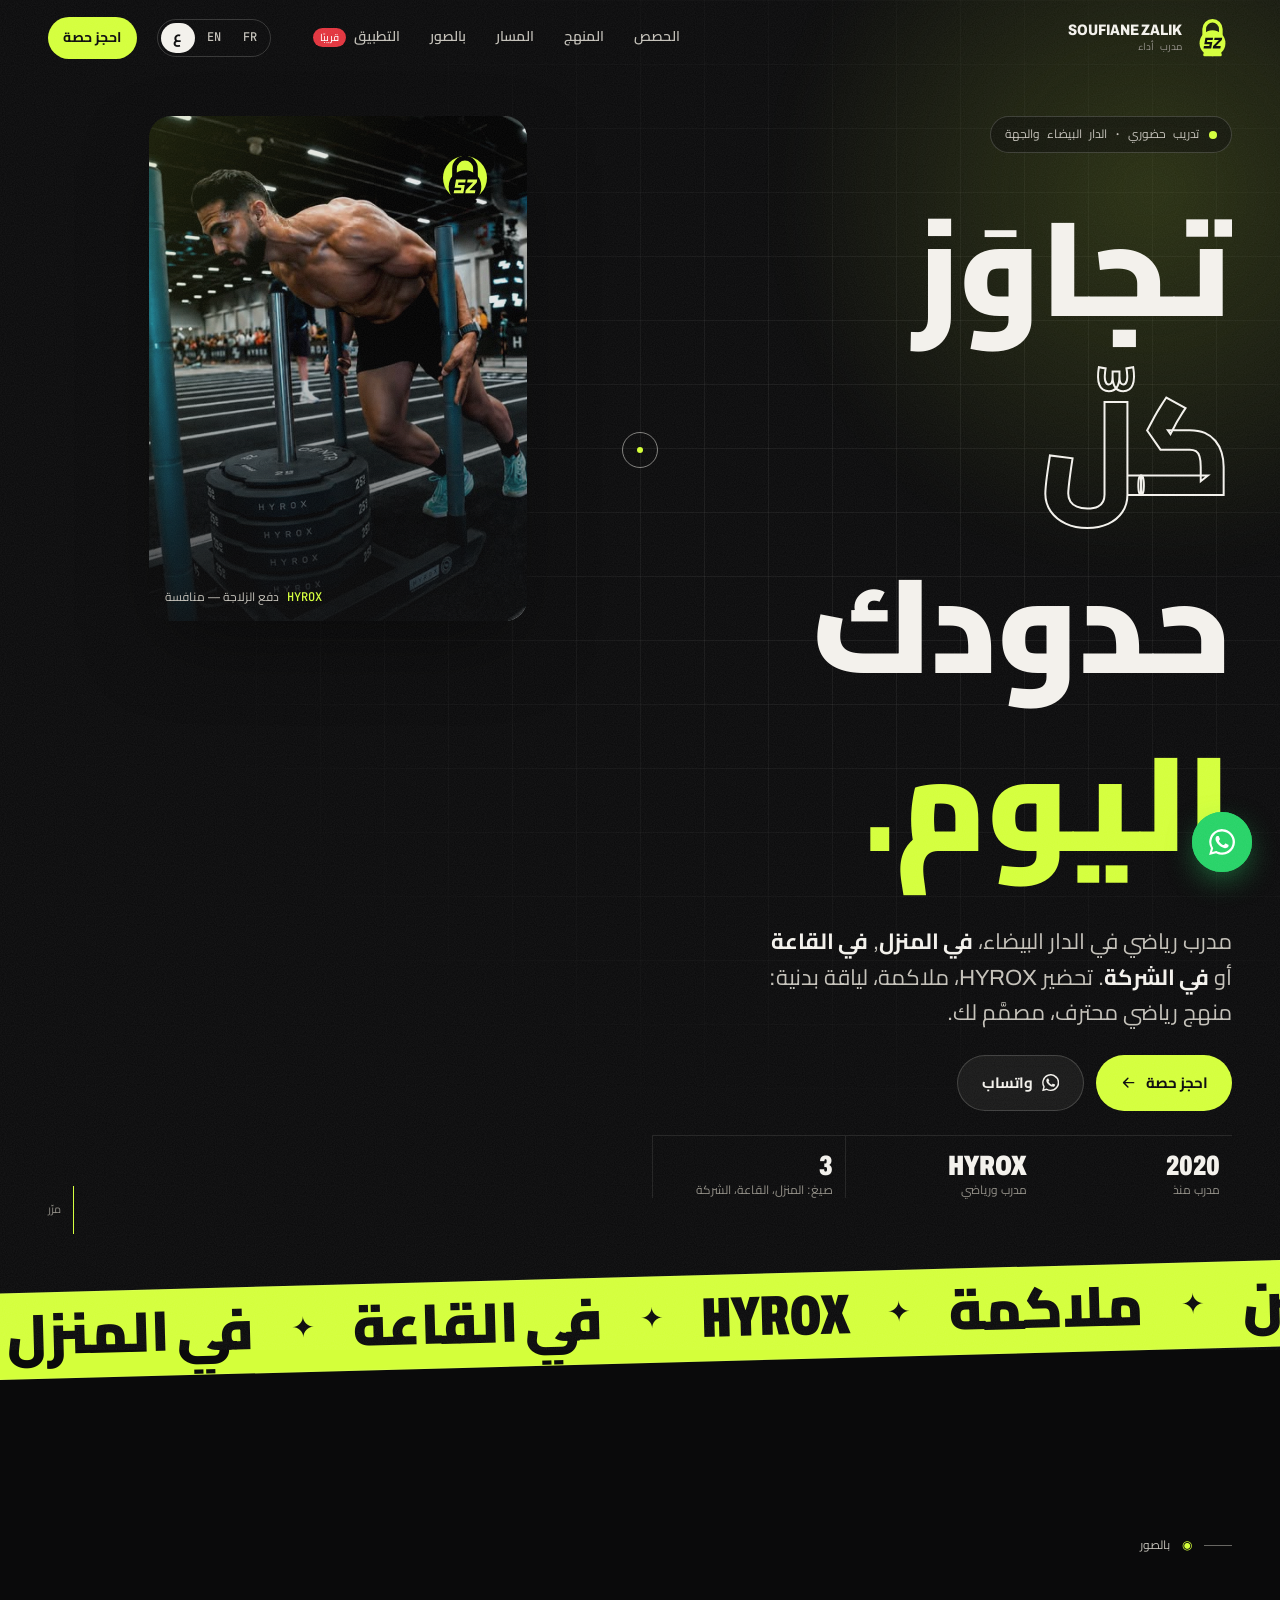
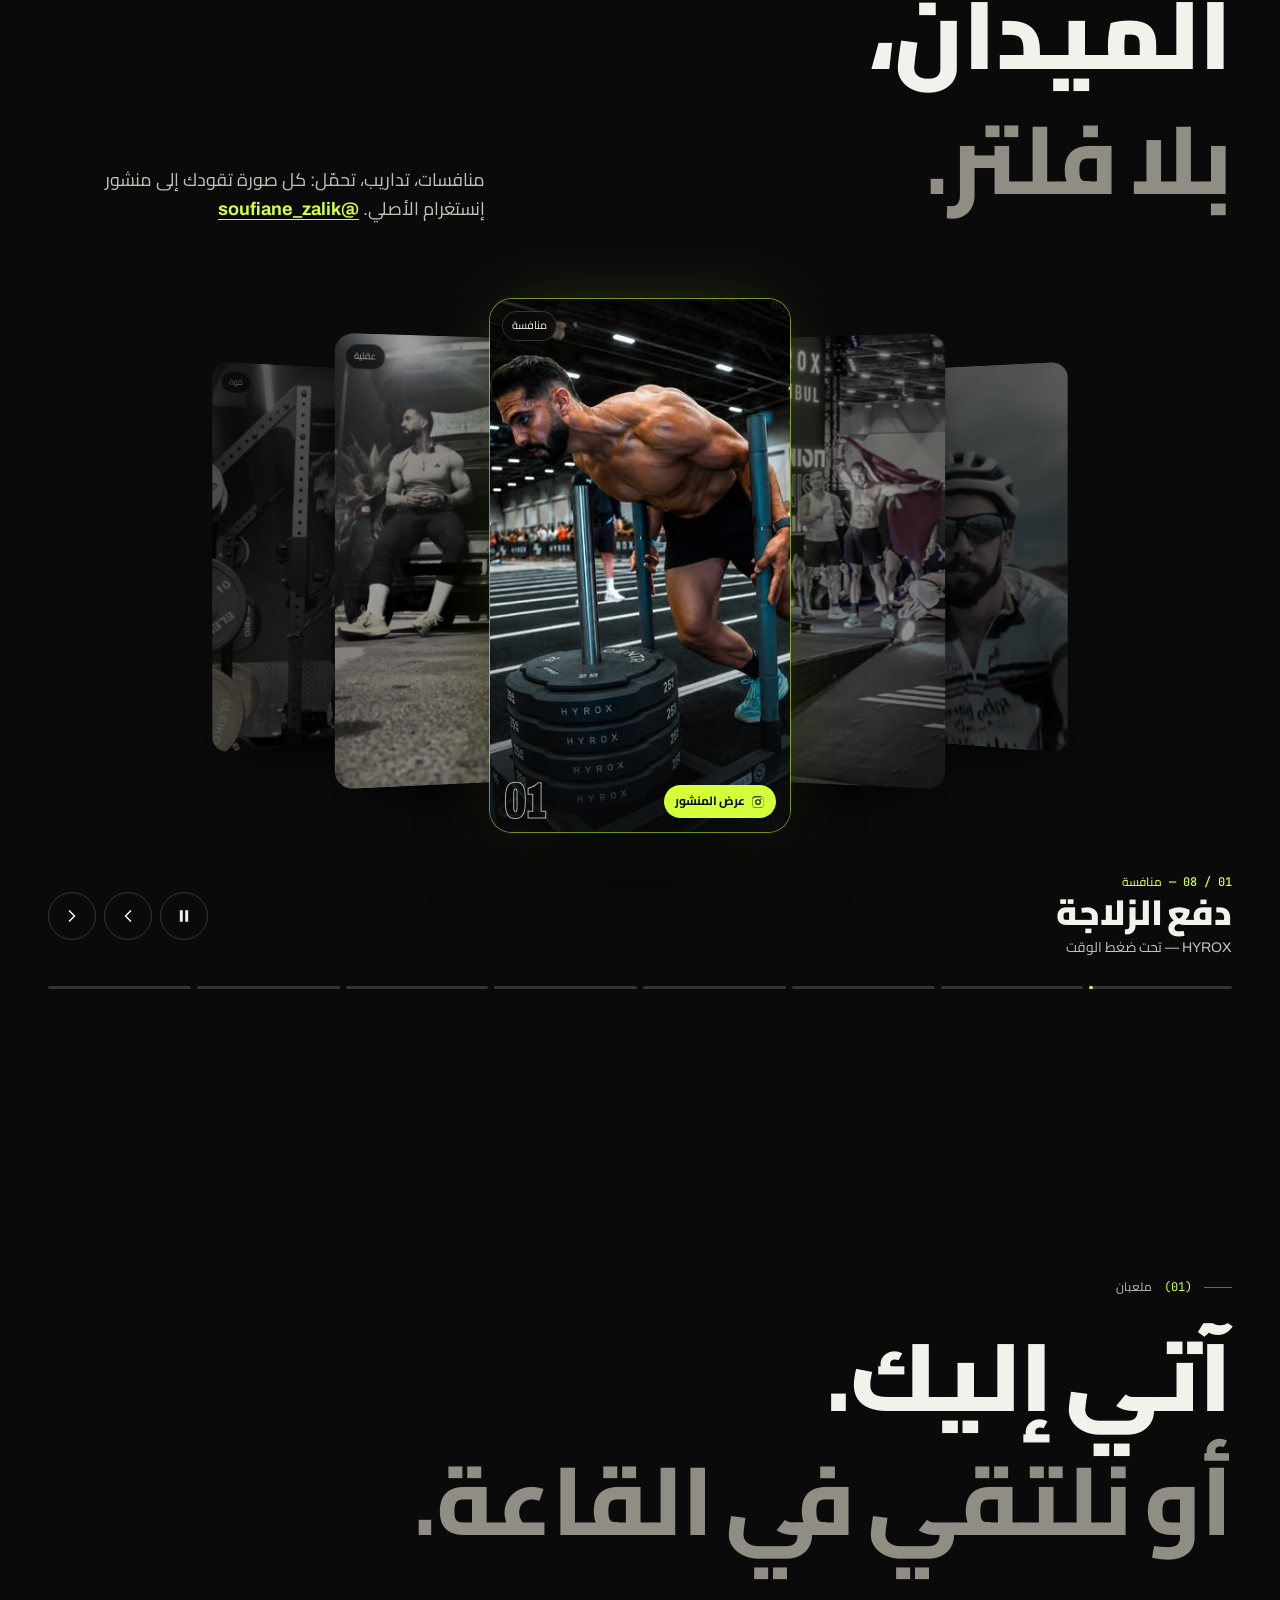
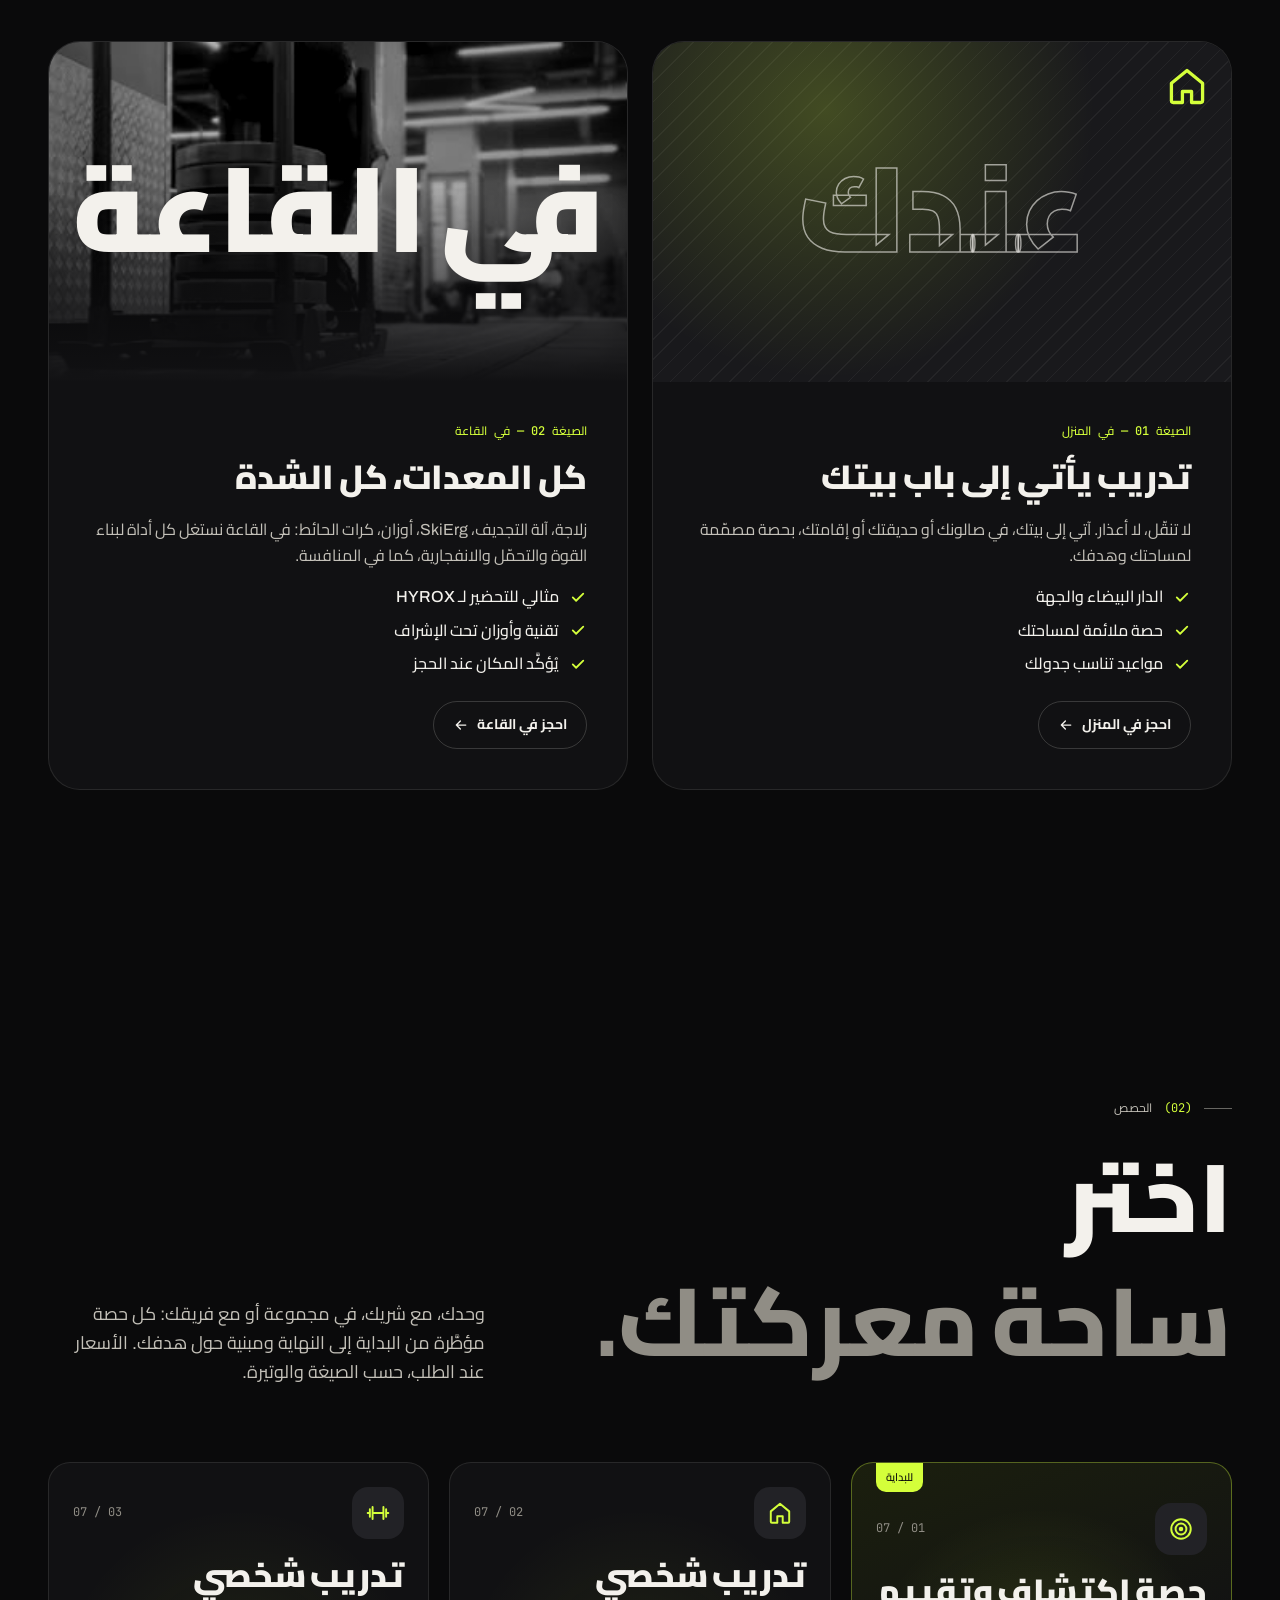
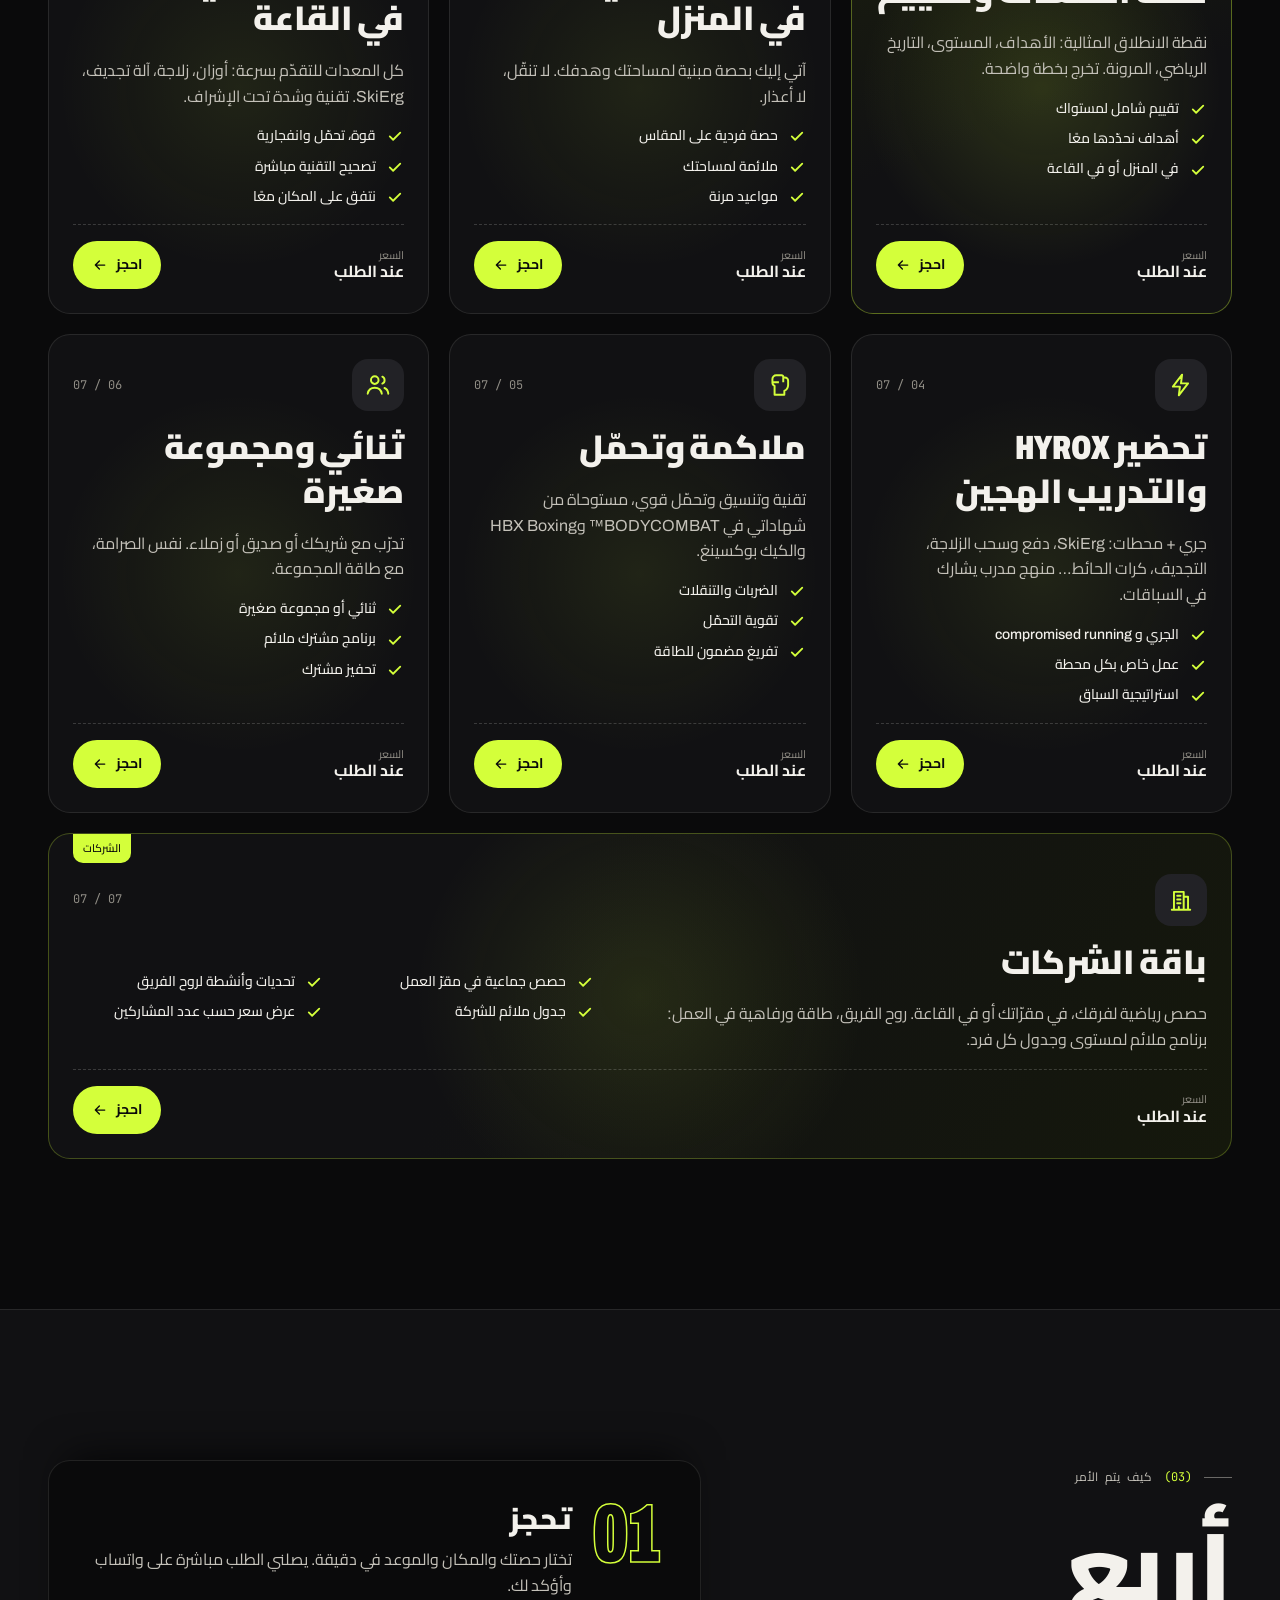
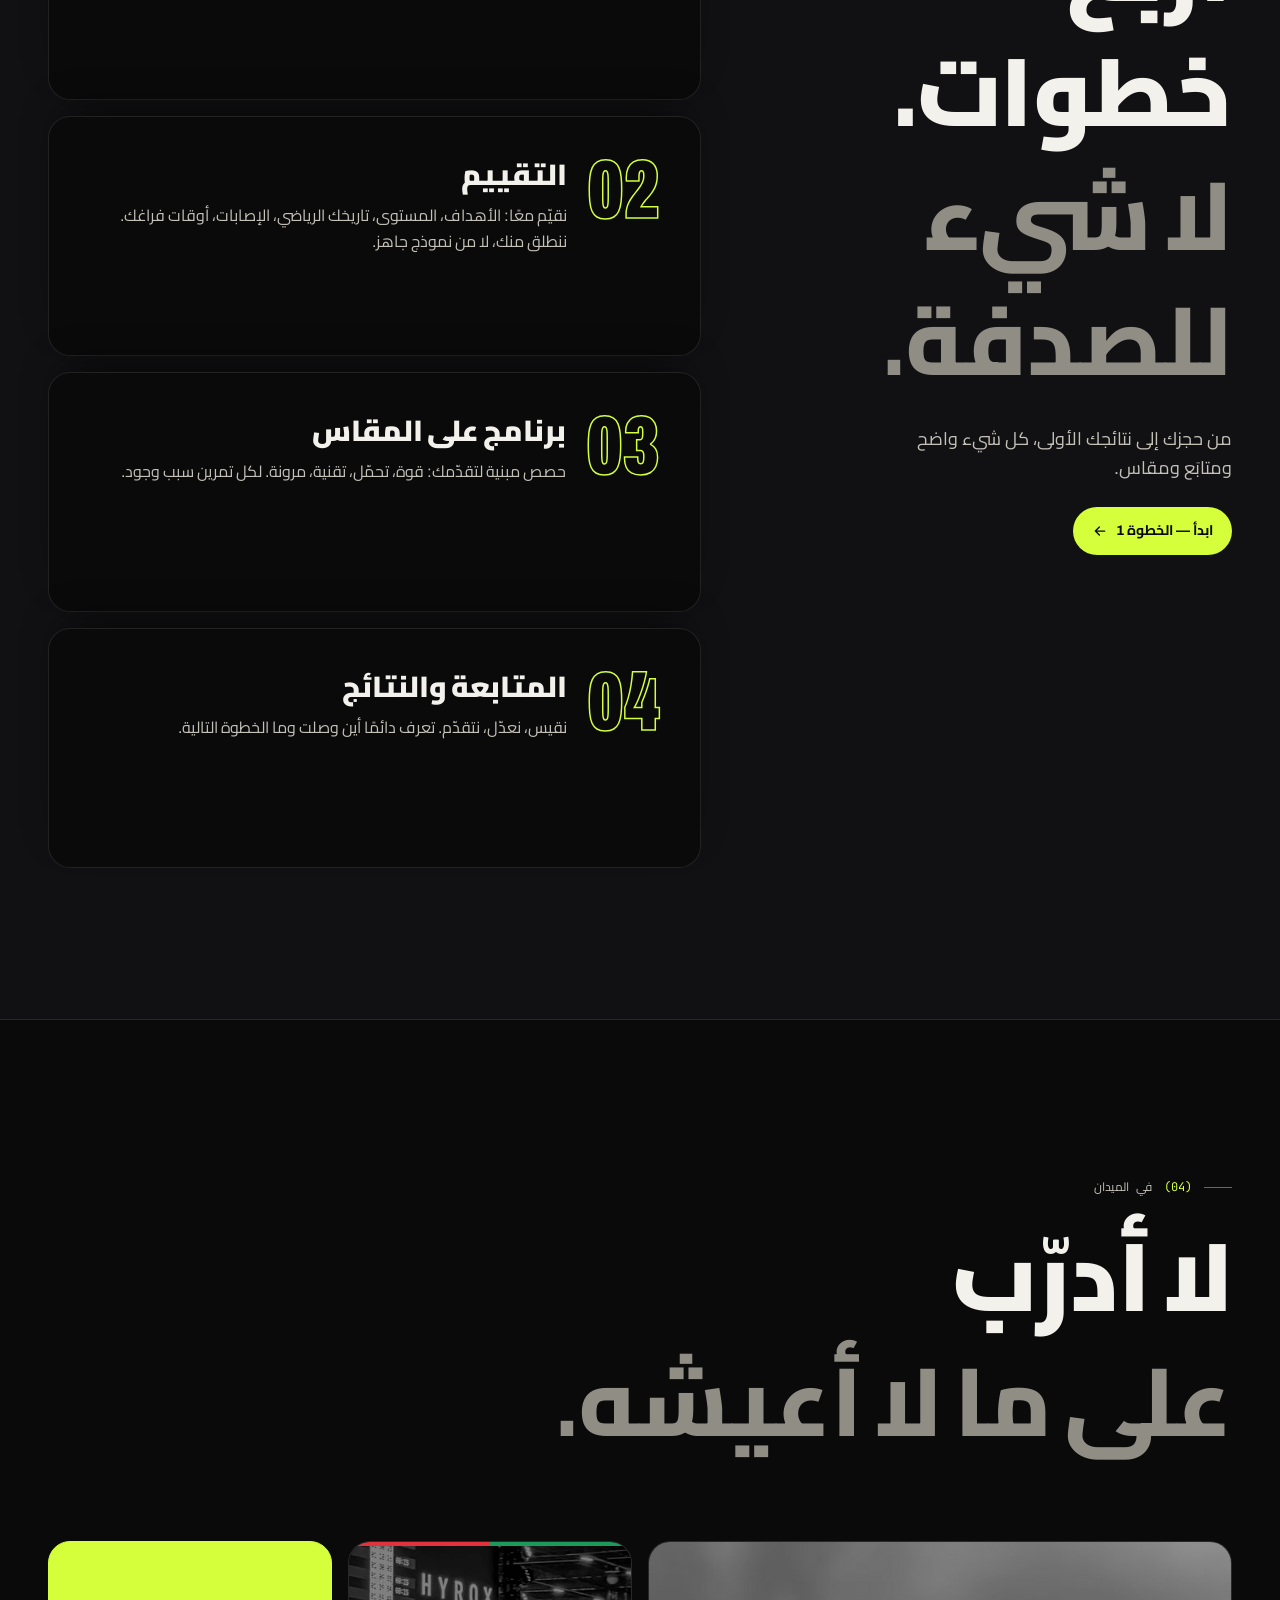
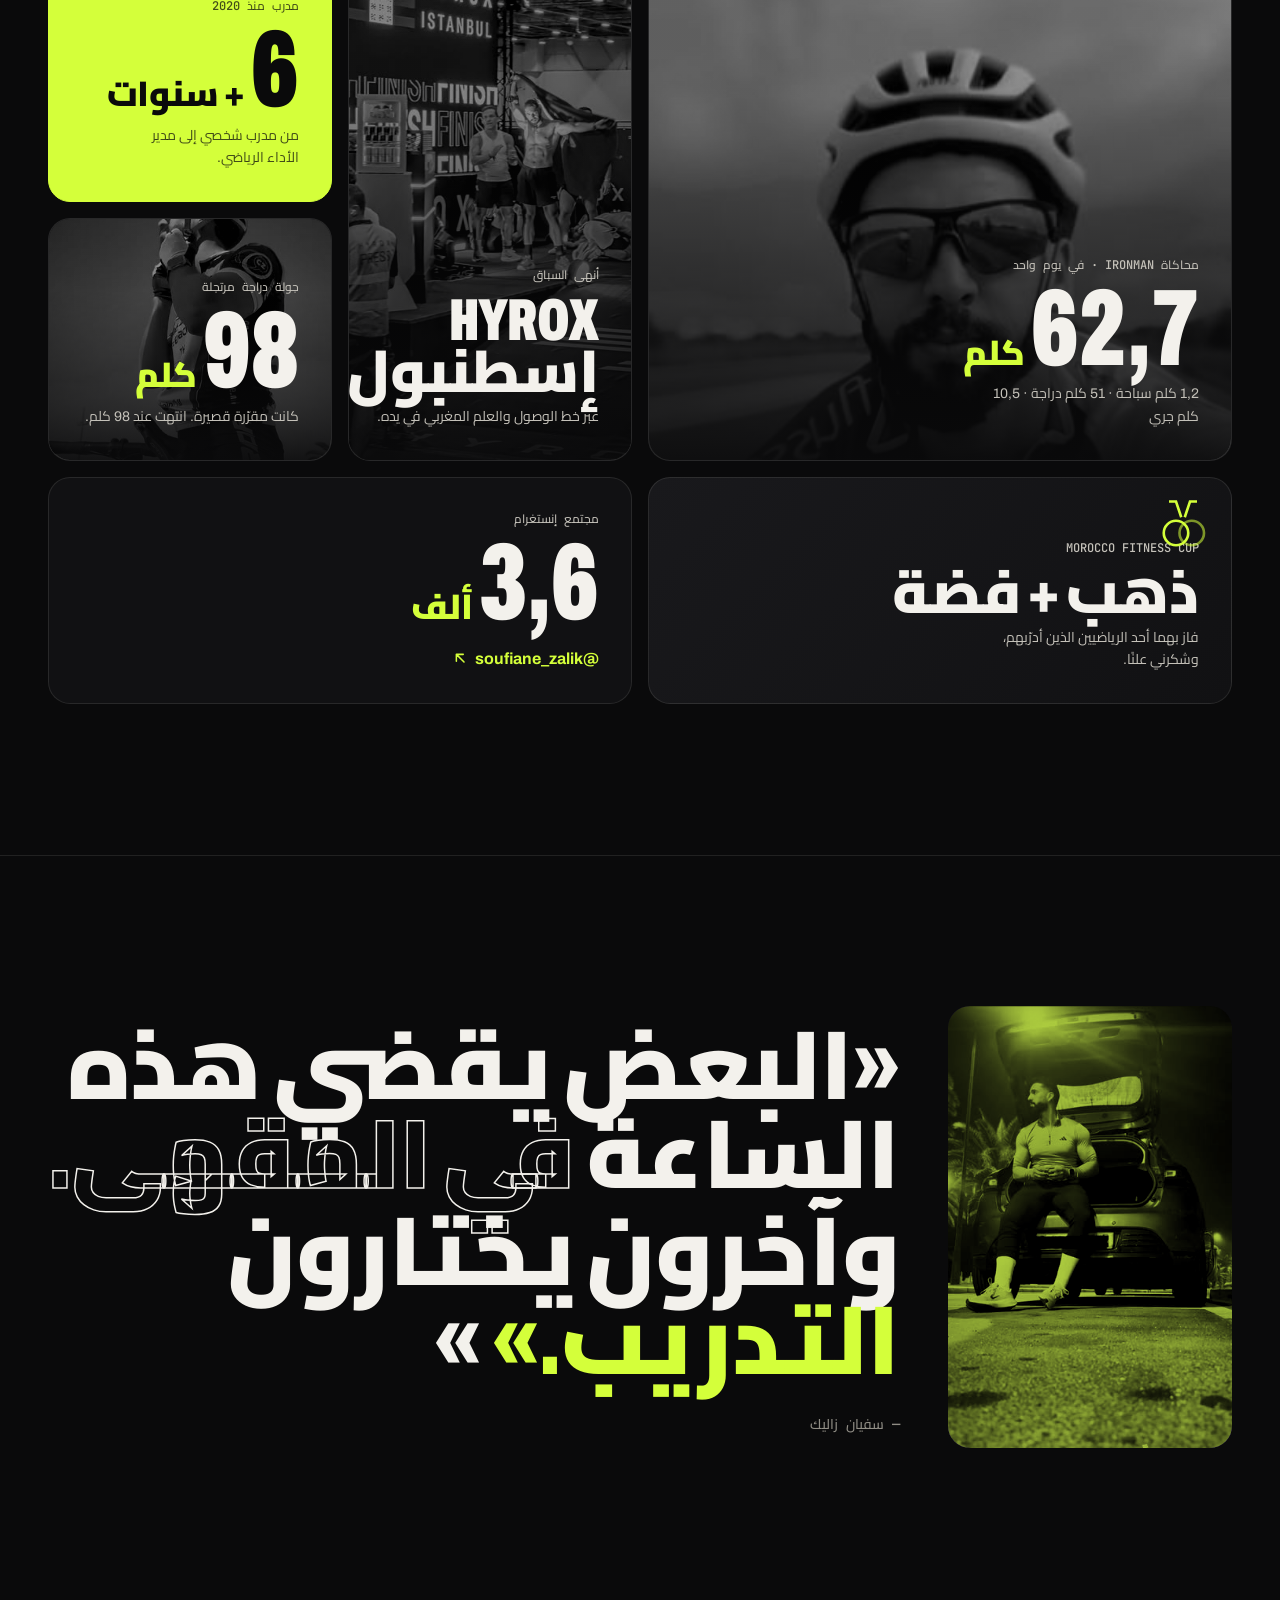
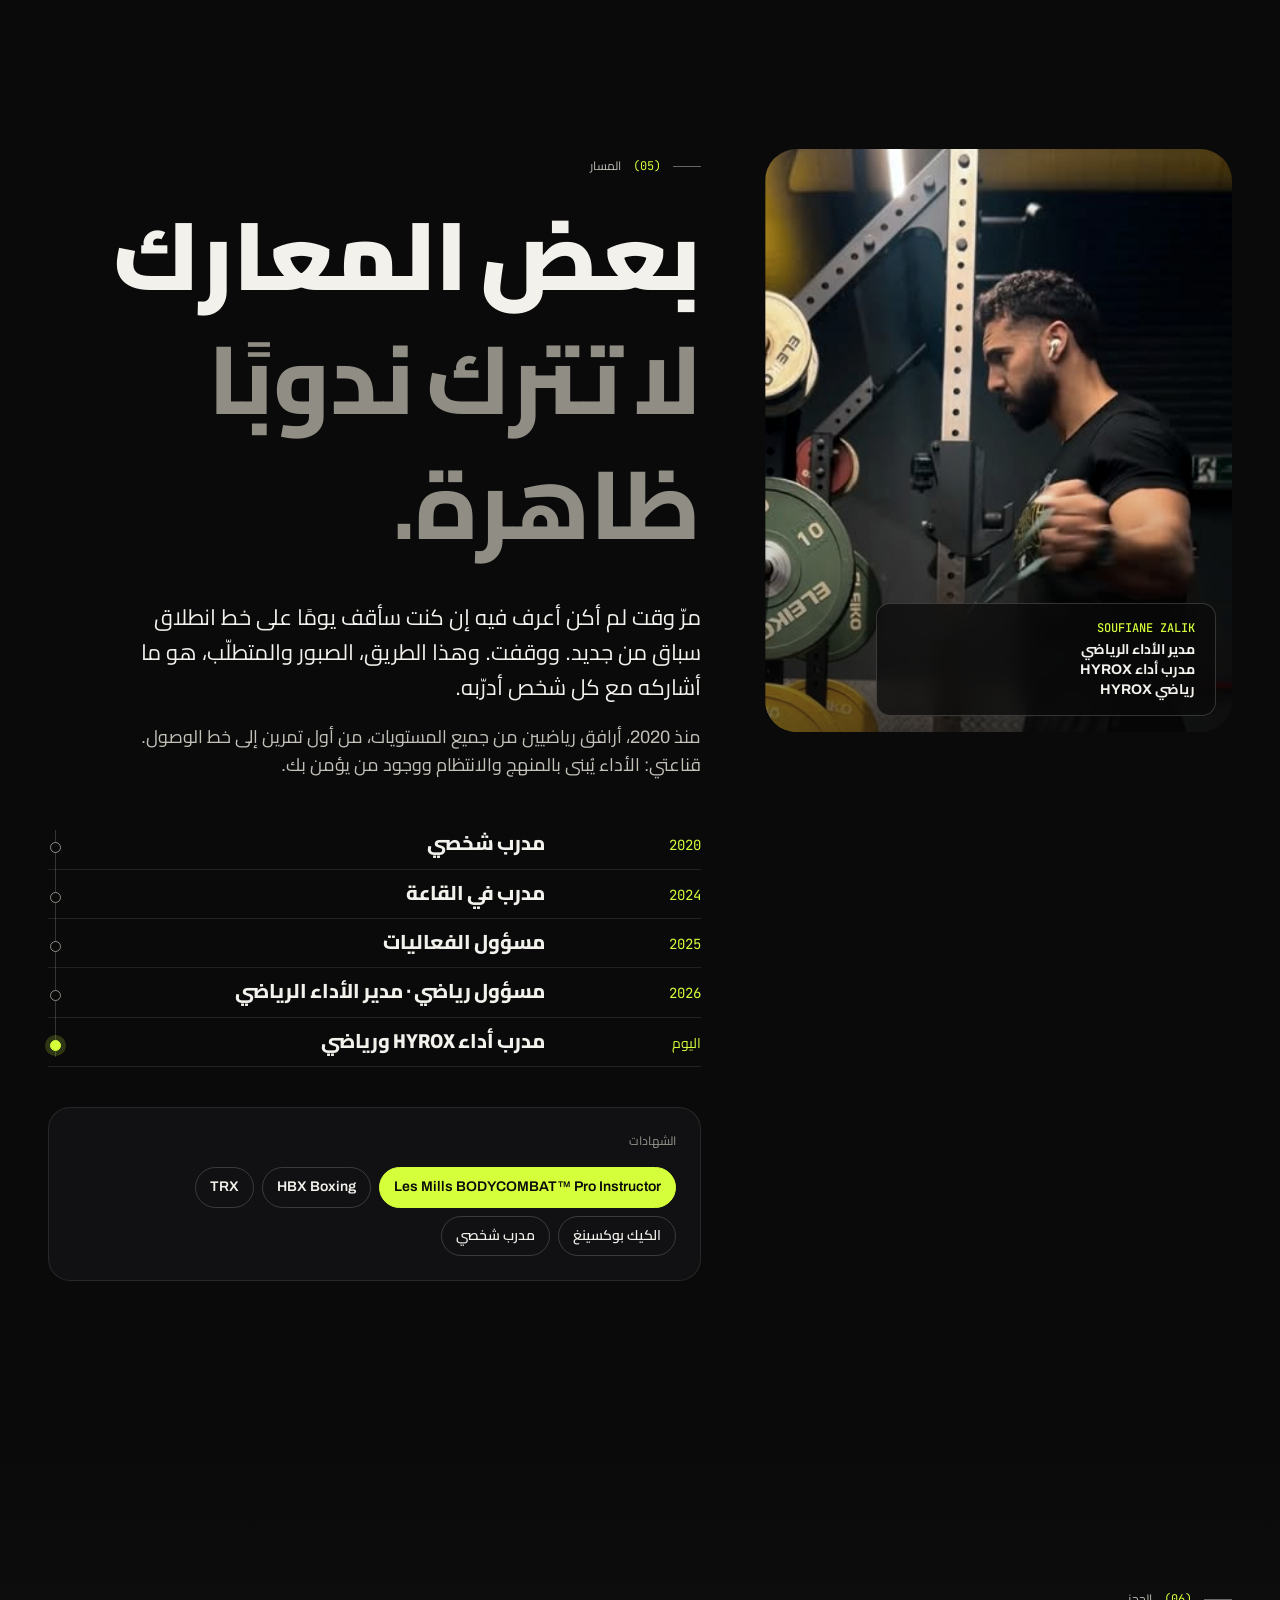
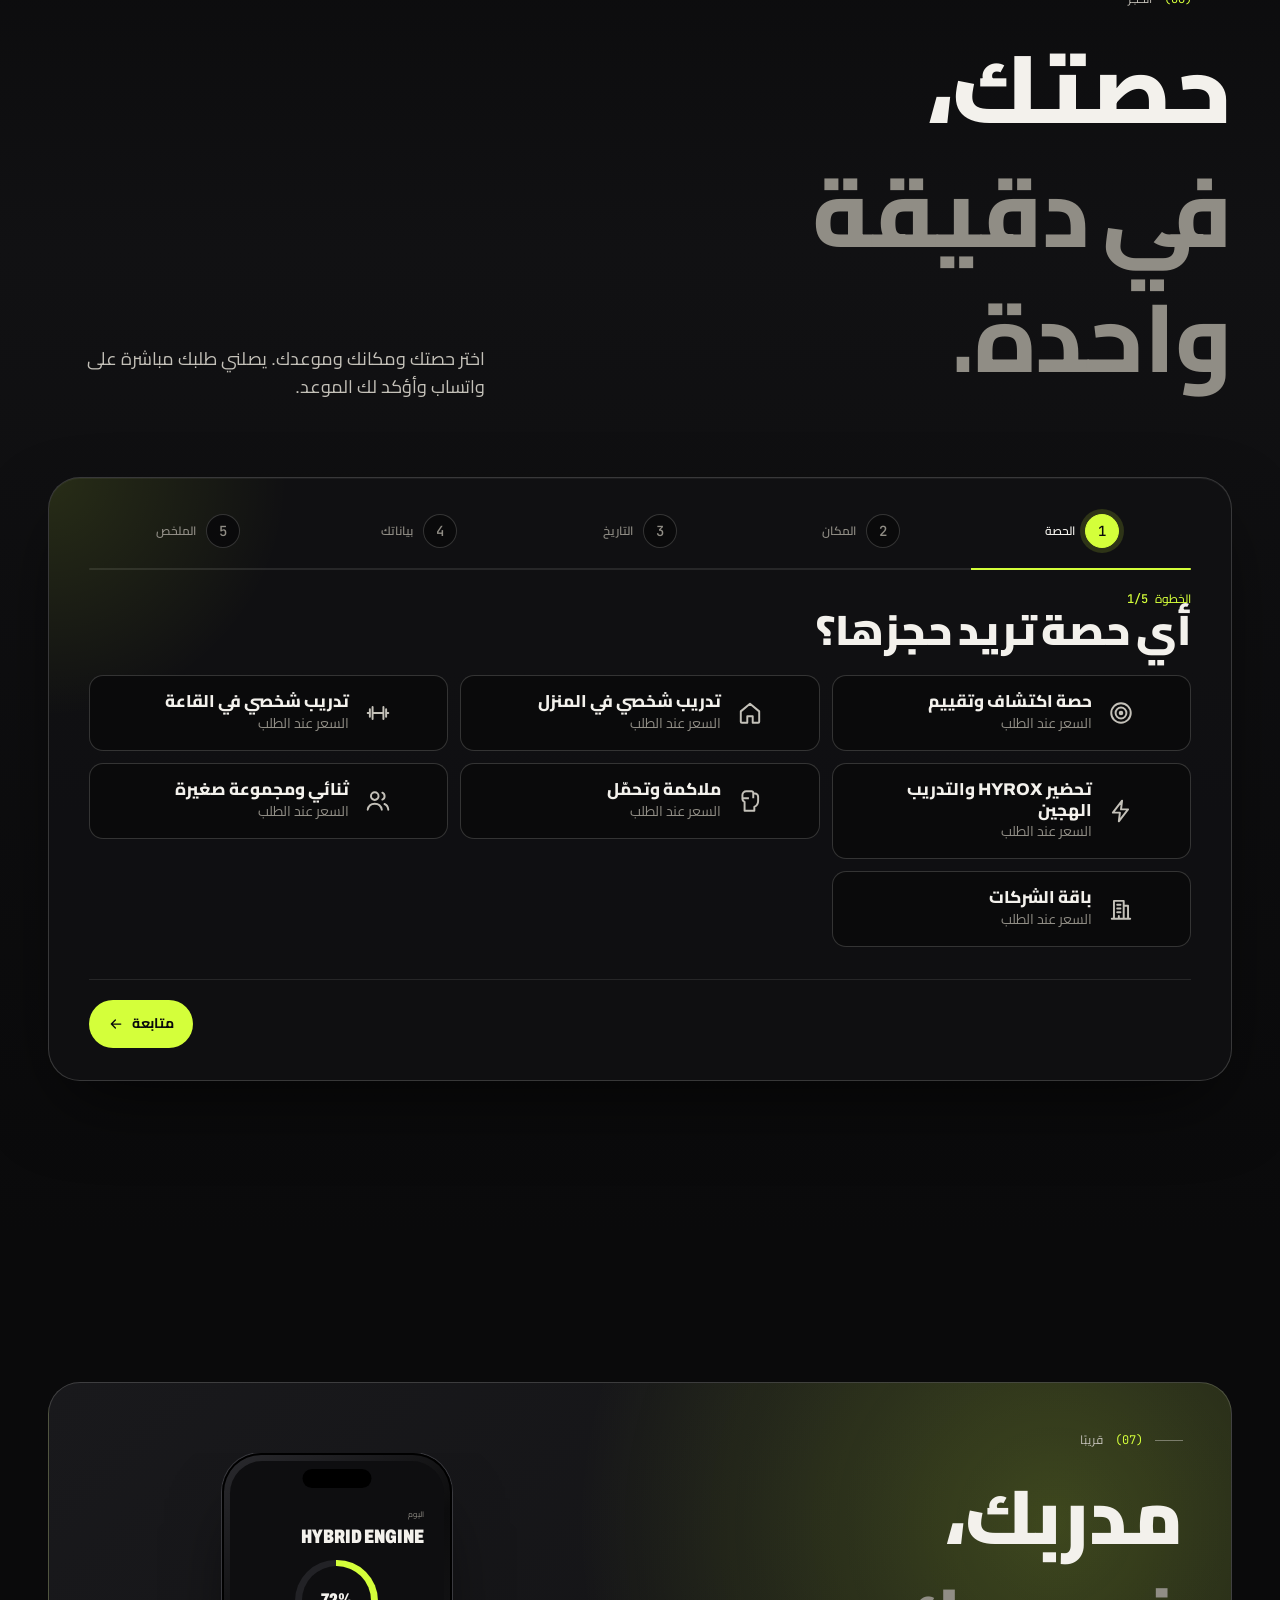
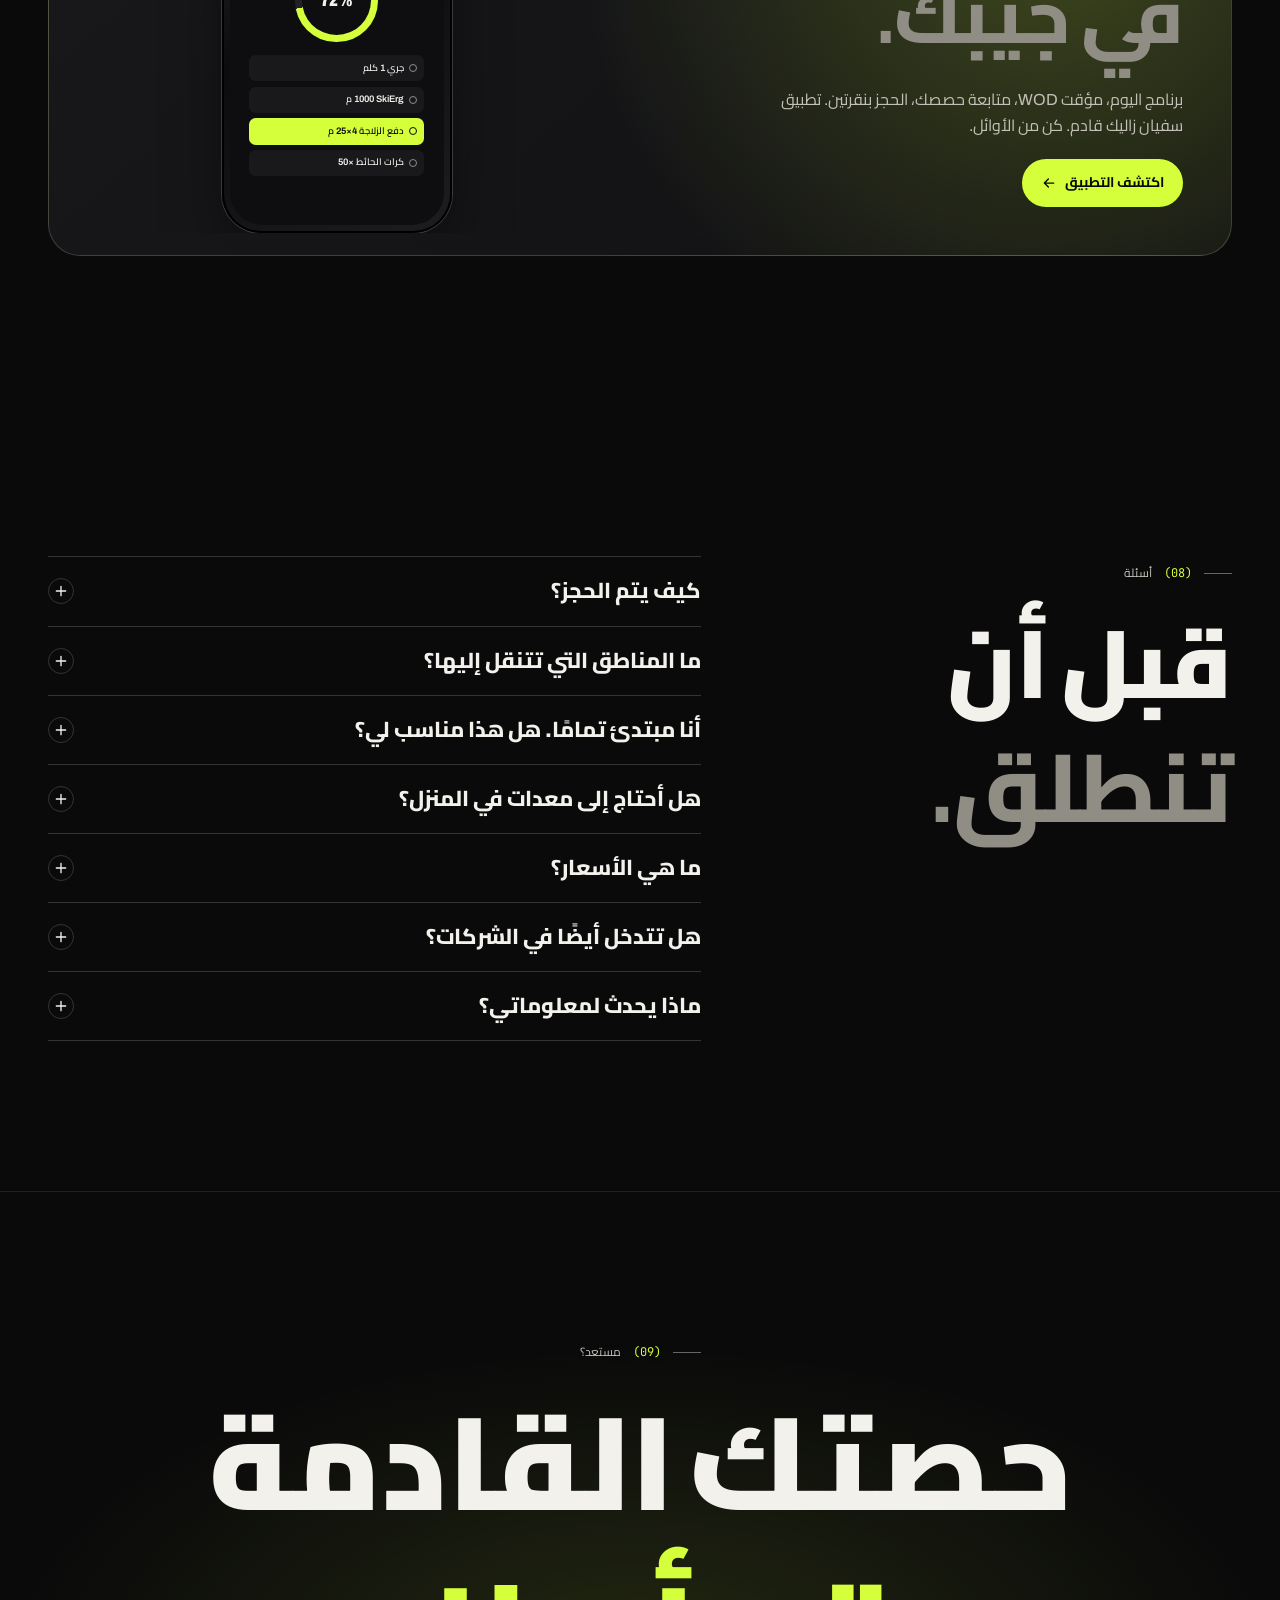
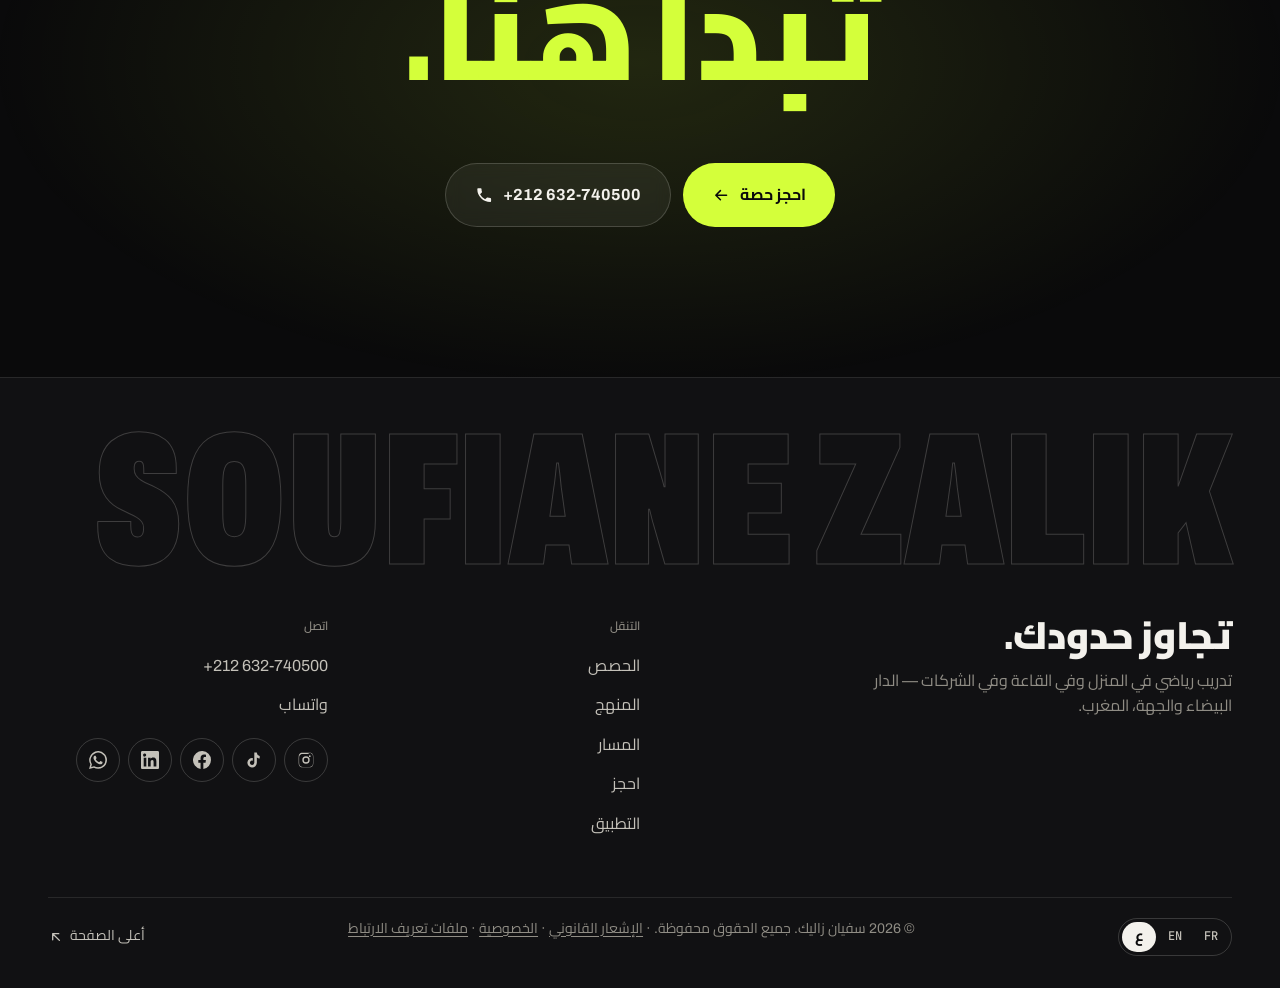
==== ar/index.html @ 0d702d95 "Versions anglaise (/en/) et arabe (/ar/, RTL) + sélecteur de langue - Script multilingue : offres, c" ====
<!doctype html>
<html lang="ar" data-root="../" dir="rtl">
<head>
  <meta charset="utf-8" />
  <meta http-equiv="Content-Security-Policy" content="default-src 'self'; script-src 'self' 'sha256-WZRJfWvsnNCPcxzZwvyhovnZGqhZaC+8gPGPRbx6wTk='; style-src 'self' 'unsafe-inline'; img-src 'self' data: blob:; font-src 'self'; connect-src 'self' https://formspree.io; media-src 'self'; object-src 'none'; base-uri 'self'; form-action 'self'; upgrade-insecure-requests" />
  <meta name="referrer" content="strict-origin-when-cross-origin" />
  <meta name="viewport" content="width=device-width, initial-scale=1, viewport-fit=cover" />
  <title>مدرب رياضي في الدار البيضاء — في المنزل، في القاعة وفي الشركات | سفيان زاليك</title>
  <meta name="description" content="مدرب رياضي في الدار البيضاء: تدريب في المنزل أو في القاعة أو في الشركة مع سفيان زاليك، مدرب أداء HYROX. تحضير HYROX، ملاكمة، لياقة بدنية. احجز في دقيقة واحدة." />
  <link rel="canonical" href="https://obiodev.github.io/soufian/ar/" />
  <link rel="alternate" hreflang="fr" href="https://obiodev.github.io/soufian/" />
  <link rel="alternate" hreflang="en" href="https://obiodev.github.io/soufian/en/" />
  <link rel="alternate" hreflang="ar" href="https://obiodev.github.io/soufian/ar/" />
  <link rel="alternate" hreflang="x-default" href="https://obiodev.github.io/soufian/" />
  <meta name="author" content="Soufiane Zalik" />
  <meta name="robots" content="index, follow" />
  <meta property="og:type" content="website" />
  <meta property="og:locale" content="ar_MA" />
  <meta property="og:site_name" content="سفيان زاليك — تدريب رياضي" />
  <meta property="og:title" content="سفيان زاليك — تجاوز حدودك" />
  <meta property="og:description" content="تدريب رياضي في المنزل أو في القاعة أو في الشركة — الدار البيضاء والجهة. احجز حصتك في دقيقة واحدة." />
  <meta property="og:url" content="https://obiodev.github.io/soufian/ar/" />
  <meta property="og:image" content="https://obiodev.github.io/soufian/assets/photos/p02-aug06.jpg" />
  <meta property="og:image:alt" content="سفيان زاليك يدفع زلاجة في سباق HYROX" />
  <meta property="og:image:width" content="480" />
  <meta property="og:image:height" content="640" />
  <meta name="twitter:card" content="summary_large_image" />
  <meta name="theme-color" content="#0a0a0b" />
  <meta name="color-scheme" content="dark" />
  <link rel="icon" type="image/svg+xml" href="../assets/logo/sz-favicon.svg" />
  <link rel="preload" href="../assets/fonts/archivo-normal-latin.woff2" as="font" type="font/woff2" crossorigin />
  <link rel="stylesheet" href="../assets/fonts/fonts.css" />
  <link rel="preload" as="image" href="../assets/photos/p02-aug06.jpg" fetchpriority="high" />
  <link rel="stylesheet" href="../styles.css?v=202611211912" />
  <script>document.documentElement.classList.add("js");</script>
  <script type="application/ld+json">
  {
    "@context": "https://schema.org",
    "@graph": [
      {
        "@type": "Person",
        "@id": "#soufiane",
        "name": "Soufiane Zalik",
        "jobTitle": "Sports Performance Manager · HYROX Performance Coach",
        "description": "Coach sportif depuis 2020, HYROX Performance Coach et athlète HYROX. Coaching personnel à domicile et en salle à Casablanca.",
        "image": "https://obiodev.github.io/soufian/assets/photos/p02-aug06.jpg",
        "url": "https://obiodev.github.io/soufian/",
        "telephone": "+212632740500",
        "knowsAbout": ["HYROX", "Entraînement hybride", "Coaching personnel", "Boxe", "Kick-boxing", "BODYCOMBAT", "TRX", "Endurance"],
        "hasCredential": [
          { "@type": "EducationalOccupationalCredential", "name": "Les Mills BODYCOMBAT™ Pro Instructor" },
          { "@type": "EducationalOccupationalCredential", "name": "HBX Boxing" },
          { "@type": "EducationalOccupationalCredential", "name": "TRX" },
          { "@type": "EducationalOccupationalCredential", "name": "Kick-boxing" },
          { "@type": "EducationalOccupationalCredential", "name": "Personal Trainer" }
        ],
        "address": { "@type": "PostalAddress", "addressLocality": "Casablanca", "addressCountry": "MA" },
        "sameAs": [
          "https://www.instagram.com/soufiane_zalik/",
          "https://www.facebook.com/soufiane.zalik/",
          "https://www.linkedin.com/in/soufiane-zalik-638149248",
          "https://www.tiktok.com/@soufiane_zalik"
        ]
      },
      {
        "@type": ["LocalBusiness", "SportsActivityLocation"],
        "name": "Soufiane Zalik — Coaching sportif",
        "description": "Coaching sportif à domicile, en salle et en entreprise à Casablanca : préparation HYROX & hybride, boxe & cardio, remise en forme, séance découverte.",
        "image": "https://obiodev.github.io/soufian/assets/photos/p02-aug06.jpg",
        "url": "https://obiodev.github.io/soufian/",
        "telephone": "+212632740500",
        "founder": { "@id": "#soufiane" },
        "address": { "@type": "PostalAddress", "addressLocality": "Casablanca", "addressRegion": "Casablanca-Settat", "addressCountry": "MA" },
        "areaServed": [
          { "@type": "City", "name": "Casablanca" },
          { "@type": "City", "name": "Mohammedia" },
          { "@type": "City", "name": "Bouskoura" },
          { "@type": "City", "name": "Dar Bouazza" },
          { "@type": "AdministrativeArea", "name": "Casablanca-Settat" }
        ],
        "sameAs": [
          "https://www.instagram.com/soufiane_zalik/",
          "https://www.facebook.com/soufiane.zalik/",
          "https://www.linkedin.com/in/soufiane-zalik-638149248",
          "https://www.tiktok.com/@soufiane_zalik"
        ],
        "hasOfferCatalog": {
          "@type": "OfferCatalog",
          "name": "Séances de coaching",
          "itemListElement": [
            { "@type": "Offer", "itemOffered": { "@type": "Service", "name": "Coaching personnel à domicile" } },
            { "@type": "Offer", "itemOffered": { "@type": "Service", "name": "Coaching personnel en salle" } },
            { "@type": "Offer", "itemOffered": { "@type": "Service", "name": "Préparation HYROX & hybride" } },
            { "@type": "Offer", "itemOffered": { "@type": "Service", "name": "Boxe & cardio" } },
            { "@type": "Offer", "itemOffered": { "@type": "Service", "name": "Coaching duo & petit groupe" } },
            { "@type": "Offer", "itemOffered": { "@type": "Service", "name": "Séance découverte & bilan" } },
            { "@type": "Offer", "itemOffered": { "@type": "Service", "name": "Formule entreprise — sport en entreprise" } }
          ]
        }
      }
    ]
  }
  </script>
</head>
<body class="page-home">
  <a class="skip" href="#main">انتقل إلى المحتوى</a>

  <!-- ============ SVG SPRITE ============ -->
  <svg width="0" height="0" style="position:absolute" aria-hidden="true" focusable="false">
    <symbol id="i-instagram" viewBox="0 0 24 24"><path fill="currentColor" d="M12 2.2c3.2 0 3.6 0 4.8.1 1.2.1 1.8.2 2.2.4.6.2 1 .5 1.4.9.4.4.7.8.9 1.4.2.4.4 1.1.4 2.2.1 1.3.1 1.6.1 4.8s0 3.6-.1 4.8c-.1 1.2-.2 1.8-.4 2.2-.2.6-.5 1-.9 1.4-.4.4-.8.7-1.4.9-.4.2-1.1.4-2.2.4-1.3.1-1.6.1-4.8.1s-3.6 0-4.8-.1c-1.2-.1-1.8-.2-2.2-.4-.6-.2-1-.5-1.4-.9-.4-.4-.7-.8-.9-1.4-.2-.4-.4-1.1-.4-2.2C2.2 15.6 2.2 15.2 2.2 12s0-3.6.1-4.8c.1-1.2.2-1.8.4-2.2.2-.6.5-1 .9-1.4.4-.4.8-.7 1.4-.9.4-.2 1.1-.4 2.2-.4C8.4 2.2 8.8 2.2 12 2.2zm0 1.8c-3.1 0-3.5 0-4.7.1-1.1.1-1.7.2-2.1.4-.5.2-.9.4-1.2.8-.4.4-.6.7-.8 1.2-.2.4-.3 1-.4 2.1C2.8 9.8 2.8 10.2 2.8 12s0 3.5.1 4.7c.1 1.1.2 1.7.4 2.100.2.5.4.9.8 1.2.4.4.7.6 1.2.8.4.2 1 .3 2.1.4 1.2.1 1.6.1 4.7.1s3.5 0 4.7-.1c1.1-.1 1.7-.2 2.1-.4.5-.2.9-.4 1.2-.8.4-.4.6-.7.8-1.2.2-.4.3-1 .4-2.1.1-1.2.1-1.6.1-4.7s0-3.5-.1-4.7c-.1-1.1-.2-1.7-.4-2.1-.2-.5-.4-.9-.8-1.2-.4-.4-.7-.6-1.2-.8-.4-.2-1-.3-2.1-.4C15.5 4 15.1 4 12 4zm0 3.1a4.900 4.900 0 1 1 0 9.8 4.900 4.900 0 0 1 0-9.8zm0 8a3.1 3.1 0 1 0 0-6.2 3.1 3.1 0 0 0 0 6.2zm6.2-8.2a1.1 1.1 0 1 1-2.3 0 1.1 1.1 0 0 1 2.3 0z"/></symbol>
    <symbol id="i-whatsapp" viewBox="0 0 24 24"><path fill="currentColor" d="M17.5 14.4c-.3-.1-1.8-.9-2-1-.3-.1-.5-.1-.7.1-.2.3-.8 1-.9 1.2-.2.2-.3.2-.6.1-.3-.1-1.300-.5-2.4-1.5-.9-.8-1.5-1.8-1.7-2.1-.2-.3 0-.5.1-.6l.4-.5c.1-.2.2-.3.3-.5.1-.2 0-.4 0-.5l-.9-2.2c-.2-.6-.5-.5-.7-.5h-.6c-.2 0-.5.1-.8.4-.3.3-1 1-1 2.5s1.1 2.9 1.2 3.1c.1.2 2.1 3.2 5.1 4.5.7.3 1.3.5 1.7.6.7.2 1.4.2 1.9.1.6-.1 1.8-.7 2-1.4.2-.7.2-1.3.2-1.4-.1-.2-.3-.3-.6-.4zM12 21.8c-1.8 0-3.5-.5-5-1.4l-.4-.2-3.7 1 1-3.6-.2-.4A9.8 9.8 0 1 1 12 21.8zm8.4-18.2A11.8 11.8 0 0 0 1.8 17.8L.1 24l6.4-1.7A11.8 11.8 0 0 0 24 12c0-3.2-1.2-6.1-3.6-8.4z"/></symbol>
    <symbol id="i-phone" viewBox="0 0 24 24"><path fill="currentColor" d="M6.6 10.8a15.1 15.1 0 0 0 6.6 6.6l2.2-2.2c.3-.3.7-.4 1-.2 1.1.4 2.3.6 3.6.6.6 0 1 .4 1 1V20c0 .6-.4 1-1 1A17 17 0 0 1 3 4c0-.6.4-1 1-1h3.5c.6 0 1 .4 1 1 0 1.3.2 2.5.6 3.6.1.3 0 .7-.2 1l-2.3 2.2z"/></symbol>
    <symbol id="i-tiktok" viewBox="0 0 24 24"><path fill="currentColor" d="M19.6 6.7a4.8 4.8 0 0 1-3.8-4.2V2h-3.4v13.7a2.9 2.9 0 1 1-2-2.8V9.4a6.3 6.3 0 1 0 5.4 6.3V8.8a8.2 8.2 0 0 0 3.8 1.2V6.7z"/></symbol>
    <symbol id="i-facebook" viewBox="0 0 24 24"><path fill="currentColor" d="M24 12a12 12 0 1 0-13.9 11.900v-8.400H7.1V12h3V9.4c0-3 1.8-4.700 4.5-4.700 1.3 0 2.7.2 2.7.2v3h-1.5c-1.5 0-2 .9-2 1.900V12h3.400l-.5 3.5h-2.900v8.400A12 12 0 0 0 24 12z"/></symbol>
    <symbol id="i-linkedin" viewBox="0 0 24 24"><path fill="currentColor" d="M20.4 20.5h-3.6v-5.6c0-1.3 0-3-1.8-3s-2.1 1.4-2.1 2.9v5.7H9.4V9h3.4v1.6c.5-.9 1.6-1.8 3.4-1.8 3.6 0 4.3 2.4 4.3 5.5v6.2zM5.3 7.4a2.1 2.1 0 1 1 0-4.1 2.1 2.1 0 0 1 0 4.1zM7.1 20.5H3.6V9h3.5v11.5zM22.2 0H1.8C.8 0 0 .8 0 1.7v20.6c0 .9.8 1.7 1.8 1.7h20.4c1 0 1.8-.8 1.8-1.7V1.7C24 .8 23.2 0 22.2 0z"/></symbol>
    <symbol id="i-arrow" viewBox="0 0 24 24"><path fill="none" stroke="currentColor" stroke-width="2" stroke-linecap="round" stroke-linejoin="round" d="M5 12h14M13 6l6 6-6 6"/></symbol>
    <symbol id="i-arrow-ne" viewBox="0 0 24 24"><path fill="none" stroke="currentColor" stroke-width="2" stroke-linecap="round" stroke-linejoin="round" d="M7 17 17 7M8 7h9v9"/></symbol>
    <symbol id="i-chev-l" viewBox="0 0 24 24"><path fill="none" stroke="currentColor" stroke-width="2" stroke-linecap="round" stroke-linejoin="round" d="m15 6-6 6 6 6"/></symbol>
    <symbol id="i-chev-r" viewBox="0 0 24 24"><path fill="none" stroke="currentColor" stroke-width="2" stroke-linecap="round" stroke-linejoin="round" d="m9 6 6 6-6 6"/></symbol>
    <symbol id="i-check" viewBox="0 0 24 24"><path fill="none" stroke="currentColor" stroke-width="2.4" stroke-linecap="round" stroke-linejoin="round" d="m5 12.5 4.5 4.5L19 7.5"/></symbol>
    <symbol id="i-home" viewBox="0 0 24 24"><path fill="none" stroke="currentColor" stroke-width="1.8" stroke-linejoin="round" d="M3.5 10.5 12 3.5l8.5 7V20a1 1 0 0 1-1 1h-5v-6h-5v6h-5a1 1 0 0 1-1-1z"/></symbol>
    <symbol id="i-building" viewBox="0 0 24 24"><path fill="none" stroke="currentColor" stroke-width="1.8" stroke-linecap="round" stroke-linejoin="round" d="M3.5 21h17M5.5 21V4.5h9V21M14.5 9h4v12M8.5 8h3M8.5 11.5h3M8.5 15h3M10 21v-2.5"/></symbol>
    <symbol id="i-dumbbell"viewBox="0 0 24 24"><path fill="none" stroke="currentColor" stroke-width="1.8" stroke-linecap="round" d="M2.5 12h2M19.5 12h2M7 12h10M4.5 8.5v7M7 6.5v11M17 6.5v11M19.5 8.5v7"/></symbol>
    <symbol id="i-bolt" viewBox="0 0 24 24"><path fill="none" stroke="currentColor" stroke-width="1.8" stroke-linejoin="round" d="M13 2.5 4.5 13.5H11L10 21.5l8.5-11H12z"/></symbol>
    <symbol id="i-glove" viewBox="0 0 24 24"><path fill="none" stroke="currentColor" stroke-width="1.8" stroke-linejoin="round" d="M7 21h9v-3.5c2-1 3.5-3 3.5-5.5V8a3 3 0 0 0-3-3h-1.5V4.5A1.5 1.5 0 0 0 13.5 3h-5A3.5 3.5 0 0 0 5 6.5V10a3 3 0 0 0 2 2.8V21zM15 5v4.5M5.2 9.5H11"/></symbol>
    <symbol id="i-users" viewBox="0 0 24 24"><path fill="none" stroke="currentColor" stroke-width="1.8" stroke-linecap="round" d="M9 11a3.5 3.5 0 1 0 0-7 3.5 3.5 0 0 0 0 7zM2.5 20c.6-3.4 3.200-5.500 6.5-5.500s5.9 2.100 6.5 5.500M16 4.3a3.5 3.5 0 0 1 0 6.400M18 14.800c1.900.7 3.200 2.500 3.500 5.200"/></symbol>
    <symbol id="i-target" viewBox="0 0 24 24"><g fill="none" stroke="currentColor" stroke-width="1.8"><circle cx="12" cy="12" r="9"/><circle cx="12" cy="12" r="5"/><circle cx="12" cy="12" r="1.2" fill="currentColor"/></g></symbol>
    <symbol id="i-calendar" viewBox="0 0 24 24"><g fill="none" stroke="currentColor" stroke-width="1.8" stroke-linecap="round"><rect x="3.5" y="5" width="17" height="15.5" rx="2"/><path d="M3.5 10h17M8 3v4M16 3v4"/></g></symbol>
    <symbol id="i-pin" viewBox="0 0 24 24"><path fill="none" stroke="currentColor" stroke-width="1.8" d="M12 21s-6.5-6.300-6.5-11.200a6.5 6.5 0 0 1 13 0C18.5 14.700 12 21 12 21z"/><circle cx="12" cy="9.800" r="2.300" fill="none" stroke="currentColor" stroke-width="1.8"/></symbol>
    <symbol id="i-pause" viewBox="0 0 24 24"><path fill="currentColor" d="M7 5h3.5v14H7zM13.5 5H17v14h-3.5z"/></symbol>
    <symbol id="i-play" viewBox="0 0 24 24"><path fill="currentColor" d="M8 5.5v13l10.5-6.5z"/></symbol>
    <symbol id="i-plus" viewBox="0 0 24 24"><path fill="none" stroke="currentColor" stroke-width="2" stroke-linecap="round" d="M12 5v14M5 12h14"/></symbol>
  </svg>

  <div class="cursor" aria-hidden="true"><span class="cursor__dot"></span><span class="cursor__ring"></span></div>
  <div class="progress" id="progress" aria-hidden="true"></div>

  <!-- ============ NAV ============ -->
  <header class="nav" id="nav">
    <div class="nav__inner">
      <a class="brand" href="index.html" aria-label="سفيان زاليك — الرئيسية">
        <span class="brand__mark" aria-hidden="true"><img src="../assets/logo/sz-kettlebell.svg" alt="" width="37" height="40" /></span>
        <span class="brand__name">Soufiane Zalik<small>مدرب أداء</small></span>
      </a>
      <nav class="nav__menu" id="navMenu" aria-label="التنقل الرئيسي">
        <ul class="nav__links">
          <li><a href="#offres"><span class="nav__num">01</span>الحصص</a></li>
          <li><a href="#methode"><span class="nav__num">02</span>المنهج</a></li>
          <li><a href="#parcours"><span class="nav__num">03</span>المسار</a></li>
          <li><a href="#instagram"><span class="nav__num">04</span>بالصور</a></li>
          <li><a href="app.html"><span class="nav__num">05</span>التطبيق <span class="tag-soon">قريبًا</span></a></li>
        </ul>
        <div class="nav__menu-foot">
          <nav class="lang-switch lang-switch--menu" aria-label="اللغة"><a href="../index.html" hreflang="fr" lang="fr" title="Français">FR</a><a href="../en/index.html" hreflang="en" lang="en" title="English">EN</a><a href="../ar/index.html" hreflang="ar" lang="ar" title="العربية" aria-current="true">ع</a></nav>
          <a class="btn btn--volt btn--lg" href="#reserver">احجز حصة <svg class="ico" aria-hidden="true"><use href="#i-arrow"/></svg></a>
          <a class="nav__phone" href="tel:+212632740500"><svg class="ico" aria-hidden="true"><use href="#i-phone"/></svg>+212 632-740500</a>
          <div class="socials" data-socials></div>
        </div>
      </nav>
      <nav class="lang-switch lang-switch--bar" aria-label="اللغة"><a href="../index.html" hreflang="fr" lang="fr" title="Français">FR</a><a href="../en/index.html" hreflang="en" lang="en" title="English">EN</a><a href="../ar/index.html" hreflang="ar" lang="ar" title="العربية" aria-current="true">ع</a></nav>
      <a class="btn btn--volt nav__cta magnetic" href="#reserver">احجز<span class="hide-sm">&nbsp;حصة</span></a>
      <button class="burger" id="burger" type="button" aria-expanded="false" aria-controls="navMenu">
        <span class="sr-only">القائمة</span><span class="burger__l" aria-hidden="true"></span><span class="burger__l" aria-hidden="true"></span>
      </button>
    </div>
  </header>

  <main id="main">
    <!-- ============ HERO ============ -->
    <section class="hero" id="top" aria-labelledby="hero-title">
      <div class="hero__bg" aria-hidden="true">
        <span class="hero__grid"></span>
        <span class="hero__glow"></span>
      </div>
      <div class="wrap hero__inner">
        <div class="hero__meta" data-reveal>
          <span class="dot-live" aria-hidden="true"></span>
          <span>تدريب حضوري · الدار البيضاء والجهة</span>
        </div>

        <h1 class="hero__title" id="hero-title">
          <span class="line"><span>تجاوَز</span></span>
          <span class="line line--outline"><span>كلّ</span></span>
          <span class="line"><span>حدودك</span></span>
          <span class="line line--volt"><span>اليوم.</span></span>
        </h1>

        <figure class="hero__media" data-reveal="mask">
          <img src="../assets/photos/p02-aug06.jpg" width="480" height="640" alt="سفيان زاليك يدفع زلاجة ثقيلة خلال سباق HYROX" fetchpriority="high" decoding="async" />
          <figcaption class="hero__cap"><span class="mono">HYROX</span> دفع الزلاجة — منافسة</figcaption>
          <span class="hero__badge" aria-hidden="true">
            <svg viewBox="0 0 120 120" class="hero__badge-ring"><defs><path id="circ" d="M60,60 m-46,0 a46,46 0 1,1 92,0 a46,46 0 1,1 -92,0"/></defs><text><textPath href="#circ">HYROX PERFORMANCE COACH • SINCE 2020 • </textPath></text></svg>
            <span class="hero__badge-core"><img src="../assets/logo/sz-kettlebell-clair.svg" alt="" width="24" height="26" /></span>
          </span>
        </figure>

        <div class="hero__side">
          <p class="hero__lead" data-reveal>مدرب رياضي في الدار البيضاء، <strong>في المنزل</strong>, <strong>في القاعة</strong> أو <strong>في الشركة</strong>. تحضير HYROX، ملاكمة، لياقة بدنية: منهج رياضي محترف، مصمَّم لك.</p>
          <div class="hero__ctas" data-reveal>
            <a class="btn btn--volt btn--lg magnetic" href="#reserver">احجز حصة <svg class="ico" aria-hidden="true"><use href="#i-arrow"/></svg></a>
            <a class="btn btn--ghost btn--lg" href="https://wa.me/212632740500" target="_blank" rel="noopener noreferrer"><svg class="ico" aria-hidden="true"><use href="#i-whatsapp"/></svg>واتساب</a>
          </div>
          <ul class="hero__facts" data-reveal>
            <li><b>2020</b><span>مدرب منذ</span></li>
            <li><b>HYROX</b><span>مدرب ورياضي</span></li>
            <li><b>3</b><span>صيغ: المنزل، القاعة، الشركة</span></li>
          </ul>
        </div>
      </div>
      <a class="hero__scroll" href="#lieux"><span class="sr-only">انزل إلى الصيغ</span><span class="hero__scroll-line" aria-hidden="true"></span><span aria-hidden="true">مرّر</span></a>
    </section>

    <!-- ============ MARQUEE ============ -->
    <div class="marquee" aria-hidden="true">
      <div class="marquee__track">
        <span>في المنزل</span><i>✦</i><span>في القاعة</span><i>✦</i><span>HYROX</span><i>✦</i><span>ملاكمة</span><i>✦</i><span>هجين</span><i>✦</i><span>الشركات</span><i>✦</i><span>الدار البيضاء</span><i>✦</i>
        <span>في المنزل</span><i>✦</i><span>في القاعة</span><i>✦</i><span>HYROX</span><i>✦</i><span>ملاكمة</span><i>✦</i><span>هجين</span><i>✦</i><span>الشركات</span><i>✦</i><span>الدار البيضاء</span><i>✦</i>
      </div>
    </div>

    <!-- ============ EN IMAGES (carousel) ============ -->
    <section class="section gallery" id="instagram" aria-labelledby="gallery-title">
      <div class="wrap">
        <header class="sec-head sec-head--split">
          <div>
            <p class="eyebrow" data-reveal><span>&#9673;</span> بالصور</p>
            <h2 class="display-2" id="gallery-title" data-reveal>الميدان،<br /><em>بلا فلتر.</em></h2>
          </div>
          <p class="sec-head__aside" data-reveal>منافسات، تداريب، تحمّل: كل صورة تقودك إلى منشور إنستغرام الأصلي. <a class="link-u" href="https://www.instagram.com/soufiane_zalik/" target="_blank" rel="noopener noreferrer">@soufiane_zalik</a></p>
        </header>
      </div>
      <div class="carousel" id="carousel" role="region" aria-roledescription="carrousel" aria-label="صور سفيان زاليك">
        <div class="carousel__stage" id="carStage" tabindex="0" aria-describedby="carHelp">
          <ul class="carousel__track" id="carTrack"></ul>
        </div>
        <p class="sr-only" id="carHelp">استعمل السهمين الأيمن والأيسر في لوحة المفاتيح لتغيير الصورة. زر الإدخال يفتح منشور إنستغرام.</p>
        <div class="wrap carousel__ui">
          <div class="carousel__caption" aria-live="polite" id="carCaption"></div>
          <div class="carousel__controls">
            <button type="button" class="round-btn" id="carPlay" aria-label="إيقاف التمرير التلقائي مؤقتًا"><svg aria-hidden="true"><use href="#i-pause"/></svg></button>
            <button type="button" class="round-btn" id="carPrev" aria-label="الصورة السابقة" aria-controls="carTrack"><svg aria-hidden="true"><use href="#i-chev-l"/></svg></button>
            <button type="button" class="round-btn" id="carNext" aria-label="الصورة التالية" aria-controls="carTrack"><svg aria-hidden="true"><use href="#i-chev-r"/></svg></button>
          </div>
          <div class="carousel__dots" id="carDots" role="group" aria-label="اختر صورة"></div>
        </div>
      </div>
    </section>

    <!-- ============ LIEUX ============ -->
    <section class="section lieux" id="lieux" aria-labelledby="lieux-title">
      <div class="wrap">
        <header class="sec-head">
          <p class="eyebrow" data-reveal><span>(01)</span> ملعبان</p>
          <h2 class="display-2" id="lieux-title" data-reveal>آتي إليك.<br /><em>أو نلتقي في القاعة.</em></h2>
        </header>

        <div class="lieux__grid">
          <article class="lieu lieu--home" data-reveal>
            <div class="lieu__art" aria-hidden="true">
              <span class="lieu__big">عندك</span>
              <svg class="lieu__icon"><use href="#i-home"/></svg>
            </div>
            <div class="lieu__body">
              <p class="mono lieu__k">الصيغة 01 — في المنزل</p>
              <h3 class="lieu__title">تدريب يأتي إلى باب بيتك</h3>
              <p>لا تنقّل، لا أعذار. آتي إلى بيتك، في صالونك أو حديقتك أو إقامتك، بحصة مصمّمة لمساحتك وهدفك.</p>
              <ul class="ticks">
                <li><svg class="ico" aria-hidden="true"><use href="#i-check"/></svg>الدار البيضاء والجهة</li>
                <li><svg class="ico" aria-hidden="true"><use href="#i-check"/></svg>حصة ملائمة لمساحتك</li>
                <li><svg class="ico" aria-hidden="true"><use href="#i-check"/></svg>مواعيد تناسب جدولك</li>
              </ul>
              <a class="btn btn--line" href="#reserver" data-book-lieu="domicile">احجز في المنزل <svg class="ico" aria-hidden="true"><use href="#i-arrow"/></svg></a>
            </div>
          </article>

          <article class="lieu lieu--gym" data-reveal>
            <div class="lieu__art" aria-hidden="true">
              <img src="../assets/photos/p06-nov04.jpg" width="360" height="640" alt="" loading="lazy" decoding="async" />
              <span class="lieu__big">في القاعة</span>
            </div>
            <div class="lieu__body">
              <p class="mono lieu__k">الصيغة 02 — في القاعة</p>
              <h3 class="lieu__title">كل المعدات، كل الشدة</h3>
              <p>زلاجة، آلة التجديف، SkiErg، أوزان، كرات الحائط: في القاعة نستغل كل أداة لبناء القوة والتحمّل والانفجارية، كما في المنافسة.</p>
              <ul class="ticks">
                <li><svg class="ico" aria-hidden="true"><use href="#i-check"/></svg>مثالي للتحضير لـ HYROX</li>
                <li><svg class="ico" aria-hidden="true"><use href="#i-check"/></svg>تقنية وأوزان تحت الإشراف</li>
                <li><svg class="ico" aria-hidden="true"><use href="#i-check"/></svg>يُؤكَّد المكان عند الحجز</li>
              </ul>
              <a class="btn btn--line" href="#reserver" data-book-lieu="salle">احجز في القاعة <svg class="ico" aria-hidden="true"><use href="#i-arrow"/></svg></a>
            </div>
          </article>
        </div>
      </div>
    </section>

    <!-- ============ OFFRES ============ -->
    <section class="section offres" id="offres" aria-labelledby="offres-title">
      <div class="wrap">
        <header class="sec-head sec-head--split">
          <div>
            <p class="eyebrow" data-reveal><span>(02)</span> الحصص</p>
            <h2 class="display-2" id="offres-title" data-reveal>اختر<br /><em>ساحة معركتك.</em></h2>
          </div>
          <p class="sec-head__aside" data-reveal>وحدك، مع شريك، في مجموعة أو مع فريقك: كل حصة مؤطَّرة من البداية إلى النهاية ومبنية حول هدفك. الأسعار عند الطلب، حسب الصيغة والوتيرة.</p>
        </header>
        <div class="offres__grid" id="offersGrid">
          <noscript><p>لعرض الحصص والحجز، فعّل JavaScript أو راسلني مباشرة على <a href="https://wa.me/212632740500">واتساب</a>.</p></noscript>
        </div>
      </div>
    </section>

    <!-- ============ METHODE ============ -->
    <section class="section methode" id="methode" aria-labelledby="methode-title">
      <div class="wrap methode__inner">
        <header class="methode__head">
          <p class="eyebrow" data-reveal><span>(03)</span> كيف يتم الأمر</p>
          <h2 class="display-2" id="methode-title" data-reveal>أربع خطوات.<br /><em>لا شيء للصدفة.</em></h2>
          <p class="methode__intro" data-reveal>من حجزك إلى نتائجك الأولى، كل شيء واضح ومتابَع ومقاس.</p>
          <a class="btn btn--volt magnetic" href="#reserver" data-reveal>ابدأ — الخطوة 1 <svg class="ico" aria-hidden="true"><use href="#i-arrow"/></svg></a>
        </header>
        <ol class="steps">
          <li class="step" data-reveal>
            <span class="step__n">01</span>
            <div><h3>تحجز</h3><p>تختار حصتك والمكان والموعد في دقيقة. يصلني الطلب مباشرة على واتساب وأؤكد لك.</p></div>
          </li>
          <li class="step" data-reveal>
            <span class="step__n">02</span>
            <div><h3>التقييم</h3><p>نقيّم معًا: الأهداف، المستوى، تاريخك الرياضي، الإصابات، أوقات فراغك. ننطلق منك، لا من نموذج جاهز.</p></div>
          </li>
          <li class="step" data-reveal>
            <span class="step__n">03</span>
            <div><h3>برنامج على المقاس</h3><p>حصص مبنية لتقدّمك: قوة، تحمّل، تقنية، مرونة. لكل تمرين سبب وجود.</p></div>
          </li>
          <li class="step" data-reveal>
            <span class="step__n">04</span>
            <div><h3>المتابعة والنتائج</h3><p>نقيس، نعدّل، نتقدّم. تعرف دائمًا أين وصلت وما الخطوة التالية.</p></div>
          </li>
        </ol>
      </div>
    </section>

    <!-- ============ PREUVES ============ -->
    <section class="section preuves" id="preuves" aria-labelledby="preuves-title">
      <div class="wrap">
        <header class="sec-head">
          <p class="eyebrow" data-reveal><span>(04)</span> في الميدان</p>
          <h2 class="display-2" id="preuves-title" data-reveal>لا أدرّب<br /><em>على ما لا أعيشه.</em></h2>
        </header>
        <div class="bento">
          <article class="cell cell--ironman" data-reveal>
            <img src="../assets/photos/p04-nov08.jpg" width="360" height="640" alt="صورة ذاتية لسفيان على دراجته، بخوذة ونظارات زرقاء، تحت سماء زرقاء" loading="lazy" decoding="async" />
            <div class="cell__body">
              <p class="mono">محاكاة Ironman · في يوم واحد</p>
              <p class="num"><span data-count="62.7" data-decimals="1">62,7</span><small>كلم</small></p>
              <p class="cell__sub">1,2 كلم سباحة · 51 كلم دراجة · 10,5 كلم جري</p>
            </div>
          </article>
          <article class="cell cell--hyrox" data-reveal>
            <img src="../assets/photos/p01-aug22.jpg" width="360" height="640" alt="سفيان يرفع العلم المغربي على منصة الوصول في HYROX إسطنبول" loading="lazy" decoding="async" />
            <div class="cell__body">
              <p class="mono">أنهى السباق</p>
              <p class="cell__title">HYROX<br />إسطنبول</p>
              <p class="cell__sub">عبر خط الوصول والعلم المغربي في يده.</p>
            </div>
          </article>
          <article class="cell cell--years" data-reveal>
            <p class="mono">مدرب منذ 2020</p>
            <p class="num"><span data-count="6">6</span><small>+ سنوات</small></p>
            <p class="cell__sub">من مدرب شخصي إلى مدير الأداء الرياضي.</p>
          </article>
          <article class="cell cell--bike" data-reveal>
            <img src="../assets/photos/p07-nov01.jpg" width="360" height="640" alt="سفيان يضبط خوذته بجانب دراجته، وأشجار النخيل في الخلفية" loading="lazy" decoding="async" />
            <div class="cell__body">
              <p class="mono">جولة دراجة مرتجلة</p>
              <p class="num"><span data-count="98">98</span><small>كلم</small></p>
              <p class="cell__sub">كانت مقرّرة قصيرة. انتهت عند 98 كلم.</p>
            </div>
          </article>
          <article class="cell cell--cup" data-reveal>
            <svg class="cell__medal" viewBox="0 0 64 64" aria-hidden="true"><circle cx="24" cy="40" r="14" fill="none" stroke="currentColor" stroke-width="3"/><circle cx="42" cy="40" r="14" fill="none" stroke="currentColor" stroke-width="3" opacity=".55"/><path d="M16 4h8l6 18M48 4h-8l-6 18" fill="none" stroke="currentColor" stroke-width="3"/></svg>
            <p class="mono">Morocco Fitness Cup</p>
            <p class="cell__title">ذهب + فضة</p>
            <p class="cell__sub">فاز بهما أحد الرياضيين الذين أدرّبهم، وشكرني علنًا.</p>
          </article>
          <article class="cell cell--ig" data-reveal>
            <p class="mono">مجتمع إنستغرام</p>
            <p class="num"><span data-count="3.6" data-decimals="1">3,6</span><small>ألف</small></p>
            <a class="cell__link" href="https://www.instagram.com/soufiane_zalik/" target="_blank" rel="noopener noreferrer">@soufiane_zalik <svg class="ico" aria-hidden="true"><use href="#i-arrow-ne"/></svg></a>
          </article>
        </div>
      </div>
    </section>

    <!-- ============ MANIFESTO ============ -->
    <section class="manifesto" aria-label="اقتباس">
      <div class="wrap manifesto__inner">
        <figure class="manifesto__media" data-reveal="mask">
          <img src="../assets/photos/p05-nov05.jpg" width="360" height="640" alt="سفيان جالس في صندوق سيارته المفتوح ليلًا" loading="lazy" decoding="async" />
        </figure>
        <blockquote class="manifesto__quote">
          <p data-reveal>«البعض يقضي هذه الساعة <span class="u-outline">في المقهى.</span></p>
          <p data-reveal>وآخرون يختارون <span class="u-volt">التدريب.»</span>&nbsp;»</p>
          <footer class="mono" data-reveal>— سفيان زاليك</footer>
        </blockquote>
      </div>
    </section>

    <!-- ============ PARCOURS ============ -->
    <section class="section parcours" id="parcours" aria-labelledby="parcours-title">
      <div class="wrap parcours__inner">
        <div class="parcours__visual">
          <figure class="parcours__portrait" data-reveal="mask">
            <img src="../assets/photos/p08-oct12.jpg" width="360" height="640" alt="صورة لسفيان زاليك يتدرّب أمام رف الأثقال بقميص أسود" loading="lazy" decoding="async" />
          </figure>
          <div class="parcours__id" data-reveal>
            <p class="mono">Soufiane Zalik</p>
            <p>مدير الأداء الرياضي<br />مدرب أداء HYROX<br />رياضي HYROX</p>
          </div>
        </div>

        <div class="parcours__content">
          <p class="eyebrow" data-reveal><span>(05)</span> المسار</p>
          <h2 class="display-2" id="parcours-title" data-reveal>بعض المعارك<br /><em>لا تترك ندوبًا ظاهرة.</em></h2>
          <div class="parcours__story" data-reveal>
            <p>مرّ وقت لم أكن أعرف فيه إن كنت سأقف يومًا على خط انطلاق سباق من جديد. ووقفت. وهذا الطريق، الصبور والمتطلّب، هو ما أشاركه مع كل شخص أدرّبه.</p>
            <p>منذ 2020، أرافق رياضيين من جميع المستويات، من أول تمرين إلى خط الوصول. قناعتي: الأداء يُبنى بالمنهج والانتظام ووجود من يؤمن بك.</p>
          </div>

          <ol class="timeline" aria-label="التسلسل الزمني">
            <li data-reveal><span class="timeline__y">2020</span><span class="timeline__t">مدرب شخصي</span></li>
            <li data-reveal><span class="timeline__y">2024</span><span class="timeline__t">مدرب في القاعة</span></li>
            <li data-reveal><span class="timeline__y">2025</span><span class="timeline__t">مسؤول الفعاليات</span></li>
            <li data-reveal><span class="timeline__y">2026</span><span class="timeline__t">مسؤول رياضي · مدير الأداء الرياضي</span></li>
            <li data-reveal class="is-now"><span class="timeline__y">اليوم</span><span class="timeline__t">مدرب أداء HYROX ورياضي</span></li>
          </ol>

          <div class="certs" data-reveal>
            <p class="mono certs__k">الشهادات</p>
            <ul class="certs__list">
              <li>Les Mills BODYCOMBAT™ Pro Instructor</li>
              <li>HBX Boxing</li>
              <li>TRX</li>
              <li>الكيك بوكسينغ</li>
              <li>مدرب شخصي</li>
            </ul>
          </div>
        </div>
      </div>
    </section>

    <!-- ============ RESERVATION ============ -->
    <section class="section booking" id="reserver" aria-labelledby="booking-title">
      <div class="wrap">
        <header class="sec-head sec-head--split">
          <div>
            <p class="eyebrow" data-reveal><span>(06)</span> الحجز</p>
            <h2 class="display-2" id="booking-title" data-reveal>حصتك،<br /><em>في دقيقة واحدة.</em></h2>
          </div>
          <p class="sec-head__aside" data-reveal>اختر حصتك ومكانك وموعدك. يصلني طلبك مباشرة على واتساب وأؤكد لك الموعد.</p>
        </header>

        <div class="wizard" id="wizard" data-reveal>
          <ol class="wizard__progress" id="wzProgress" aria-label="خطوات الحجز">
            <li data-step="1"><button type="button" class="wz-dot"><span class="wz-dot__n">1</span><span class="wz-dot__l">الحصة</span></button></li>
            <li data-step="2"><button type="button" class="wz-dot"><span class="wz-dot__n">2</span><span class="wz-dot__l">المكان</span></button></li>
            <li data-step="3"><button type="button" class="wz-dot"><span class="wz-dot__n">3</span><span class="wz-dot__l">التاريخ</span></button></li>
            <li data-step="4"><button type="button" class="wz-dot"><span class="wz-dot__n">4</span><span class="wz-dot__l">بياناتك</span></button></li>
            <li data-step="5"><button type="button" class="wz-dot"><span class="wz-dot__n">5</span><span class="wz-dot__l">الملخص</span></button></li>
          </ol>
          <div class="wizard__bar" aria-hidden="true"><span id="wzBar"></span></div>

          <form class="wizard__form" id="wzForm" novalidate>
            <!-- STEP 1 -->
            <fieldset class="wz-step" data-step="1">
              <legend class="wz-step__title" tabindex="-1"><span class="mono">الخطوة 1/5</span>أي حصة تريد حجزها؟</legend>
              <div class="choice-grid" id="wzTypes"></div>
              <p class="wz-error" id="err-type" role="alert"></p>
            </fieldset>

            <!-- STEP 2 -->
            <fieldset class="wz-step" data-step="2" hidden>
              <legend class="wz-step__title" tabindex="-1"><span class="mono">الخطوة 2/5</span>أين ستجري الحصة؟</legend>
              <div class="choice-grid">
                <label class="choice choice--lg">
                  <input type="radio" name="lieu" value="domicile" />
                  <span class="choice__box">
                    <svg class="choice__ico" aria-hidden="true"><use href="#i-home"/></svg>
                    <span class="choice__t">في المنزل</span>
                    <span class="choice__d">آتي إلى بيتك.</span>
                    <span class="choice__tick" aria-hidden="true"><svg><use href="#i-check"/></svg></span>
                  </span>
                </label>
                <label class="choice choice--lg">
                  <input type="radio" name="lieu" value="salle" />
                  <span class="choice__box">
                    <svg class="choice__ico" aria-hidden="true"><use href="#i-dumbbell"/></svg>
                    <span class="choice__t">في القاعة</span>
                    <span class="choice__d">معدات كاملة، ونتفق على المكان معًا.</span>
                    <span class="choice__tick" aria-hidden="true"><svg><use href="#i-check"/></svg></span>
                  </span>
                </label>
                <label class="choice choice--lg">
                  <input type="radio" name="lieu" value="entreprise" />
                  <span class="choice__box">
                    <svg class="choice__ico" aria-hidden="true"><use href="#i-building"/></svg>
                    <span class="choice__t">في الشركة</span>
                    <span class="choice__d">حصص لفرقك، في مقرّ العمل.</span>
                    <span class="choice__tick" aria-hidden="true"><svg><use href="#i-check"/></svg></span>
                  </span>
                </label>
              </div>
              <p class="wz-error" id="err-lieu" role="alert"></p>

              <div class="wz-sub" id="wzHome" hidden>
                <div class="field">
                  <label for="f-ville">المدينة <span aria-hidden="true">*</span></label>
                  <select id="f-ville" name="ville" aria-describedby="err-ville"></select>
                  <p class="wz-error" id="err-ville" role="alert"></p>
                </div>
                <div class="field">
                  <label for="f-quartier">الحي <span aria-hidden="true">*</span></label>
                  <input id="f-quartier" name="quartier" type="text" autocomplete="address-level3" placeholder="مثال: المعاريف، أنفا، عين الذئاب…" aria-describedby="err-quartier" maxlength="80" />
                  <p class="wz-error" id="err-quartier" role="alert"></p>
                </div>
              </div>
              <div class="wz-sub" id="wzGym" hidden>
                <div class="field field--full">
                  <label for="f-salle">قاعتك (اختياري)</label>
                  <input id="f-salle" name="salle" type="text" placeholder="إن كانت لديك قاعة، اذكرها. وإلا نتحدث في الأمر معًا." maxlength="100" />
                </div>
              </div>
              <div class="wz-sub" id="wzCompany" hidden>
                <div class="field field--full">
                  <label for="f-societe">الشركة <span aria-hidden="true">*</span></label>
                  <input id="f-societe" name="societe" type="text" autocomplete="organization" placeholder="اسم الشركة" aria-describedby="err-societe" maxlength="100" />
                  <p class="wz-error" id="err-societe" role="alert"></p>
                </div>
                <div class="field">
                  <label for="f-effectif">عدد المشاركين</label>
                  <input id="f-effectif" name="effectif" type="number" min="1" inputmode="numeric" placeholder="مثال: 12" />
                </div>
                <div class="field">
                  <label for="f-ville-ent">المدينة</label>
                  <input id="f-ville-ent" name="villeEnt" type="text" autocomplete="address-level2" placeholder="مثال: الدار البيضاء" maxlength="60" />
                </div>
              </div>
            </fieldset>

            <!-- STEP 3 -->
            <fieldset class="wz-step" data-step="3" hidden>
              <legend class="wz-step__title" tabindex="-1"><span class="mono">الخطوة 3/5</span>اختر التاريخ والساعة</legend>
              <div class="cal">
                <div class="cal__head">
                  <p class="cal__month" id="calMonth" aria-live="polite"></p>
                  <div class="cal__legend" aria-hidden="true"><span class="lg lg--on"></span>متاح <span class="lg lg--off"></span>ممتلئ / مغلق</div>
                </div>
                <div class="cal__dow" aria-hidden="true"><span>إثن</span><span>ثلا</span><span>أرب</span><span>خمي</span><span>جمع</span><span>سبت</span><span>أحد</span></div>
                <div class="cal__grid" id="calGrid" role="group" aria-label="الأيام المتاحة"></div>
              </div>
              <p class="wz-error" id="err-date" role="alert"></p>
              <div class="slots" id="slotsWrap" hidden>
                <p class="slots__title" id="slotsTitle"></p>
                <div class="slots__grid" id="slotsGrid" role="group" aria-labelledby="slotsTitle"></div>
              </div>
              <p class="wz-error" id="err-time" role="alert"></p>
            </fieldset>

            <!-- STEP 4 -->
            <fieldset class="wz-step" data-step="4" hidden>
              <legend class="wz-step__title" tabindex="-1"><span class="mono">الخطوة 4/5</span>بياناتك</legend>
              <div class="fields">
                <div class="field">
                  <label for="f-nom">الاسم الكامل <span aria-hidden="true">*</span></label>
                  <input id="f-nom" name="nom" type="text" autocomplete="name" required aria-required="true" aria-describedby="err-nom" maxlength="80" />
                  <p class="wz-error" id="err-nom" role="alert"></p>
                </div>
                <div class="field">
                  <label for="f-tel">الهاتف / واتساب <span aria-hidden="true">*</span></label>
                  <input id="f-tel" name="tel" type="tel" inputmode="tel" autocomplete="tel" placeholder="06 XX XX XX XX" required aria-required="true" aria-describedby="err-tel" maxlength="25" />
                  <p class="wz-error" id="err-tel" role="alert"></p>
                </div>
                <div class="field">
                  <label for="f-obj">الهدف الرئيسي</label>
                  <select id="f-obj" name="objectif"></select>
                </div>
                <div class="field">
                  <span class="field__label" id="lvl-label">المستوى</span>
                  <div class="chips" role="radiogroup" aria-labelledby="lvl-label" id="lvlChips"></div>
                </div>
                <div class="field field--full">
                  <label for="f-msg">رسالة (اختياري)</label>
                  <textarea id="f-msg" name="message" rows="3" placeholder="إصابة، قيود في الوقت، سؤال… أخبرني بكل شيء." maxlength="1000"></textarea>
                </div>
              </div>
            </fieldset>

            <!-- STEP 5 -->
            <fieldset class="wz-step" data-step="5" hidden>
              <legend class="wz-step__title" tabindex="-1"><span class="mono">الخطوة 5/5</span>راجع طلبك</legend>
              <dl class="recap" id="recap"></dl>
              <p class="recap__note">عند التأكيد، يُفتح واتساب برسالتك المعبّأة مسبقًا. لا يبقى لك سوى الضغط على <b>إرسال</b>. تُؤكَّد حصتك فور ردّي.</p>
              <p class="recap__privacy">تُستعمل معلوماتك فقط لتنظيم حصتك. لا يحفظها الموقع: تُرسل عبر واتساب عندما ترسل الرسالة. <a class="link-u" href="mentions-legales.html#confidentialite">اعرف المزيد</a></p>
            </fieldset>

            <!-- DONE -->
            <div class="wz-done" id="wzDone" hidden tabindex="-1">
              <span class="wz-done__ico" aria-hidden="true"><svg><use href="#i-check"/></svg></span>
              <h3>الطلب جاهز!</h3>
              <p>فُتح واتساب بملخص طلبك. أرسل الرسالة وسأؤكد موعدك بسرعة.</p>
              <div class="wz-done__ctas">
                <a class="btn btn--volt" id="wzWaAgain" href="https://wa.me/212632740500" target="_blank" rel="noopener noreferrer"><svg class="ico" aria-hidden="true"><use href="#i-whatsapp"/></svg>أعد فتح واتساب</a>
                <button class="btn btn--ghost" type="button" id="wzIcs"><svg class="ico" aria-hidden="true"><use href="#i-calendar"/></svg>أضف إلى مفكرتي</button>
                <button class="btn btn--link" type="button" id="wzRestart">حجز جديد</button>
              </div>
            </div>

            <div class="wizard__nav" id="wzNav">
              <button class="btn btn--ghost" type="button" id="wzPrev"><svg class="ico" aria-hidden="true"><use href="#i-chev-l"/></svg>رجوع</button>
              <p class="wizard__summary" id="wzSummary" aria-live="polite"></p>
              <button class="btn btn--volt" type="submit" id="wzNext">متابعة <svg class="ico" aria-hidden="true"><use href="#i-arrow"/></svg></button>
            </div>
            <p class="sr-only" id="wzLive" aria-live="polite"></p>
          </form>
        </div>
      </div>
    </section>

    <!-- ============ APP TEASER ============ -->
    <section class="section teaser" aria-labelledby="teaser-title">
      <div class="wrap">
        <div class="teaser__card" data-reveal>
          <div class="teaser__text">
            <p class="eyebrow"><span>(07)</span> قريبًا</p>
            <h2 class="display-3" id="teaser-title">مدربك،<br /><em>في جيبك.</em></h2>
            <p>برنامج اليوم، مؤقت WOD، متابعة حصصك، الحجز بنقرتين. تطبيق سفيان زاليك قادم. كن من الأوائل.</p>
            <a class="btn btn--volt magnetic" href="app.html">اكتشف التطبيق <svg class="ico" aria-hidden="true"><use href="#i-arrow"/></svg></a>
          </div>
          <div class="teaser__phone" aria-hidden="true">
            <div class="phone phone--sm">
              <div class="phone__screen">
                <div class="scr scr--today">
                  <p class="scr__k">اليوم</p>
                  <p class="scr__h">Hybrid Engine</p>
                  <div class="scr__ring"><span>72%</span></div>
                  <ul class="scr__list">
                    <li><i></i>جري 1 كلم</li>
                    <li><i></i>SkiErg ‏1000 م</li>
                    <li class="on"><i></i>دفع الزلاجة 4×25 م</li>
                    <li><i></i>كرات الحائط ×50</li>
                  </ul>
                </div>
              </div>
            </div>
          </div>
        </div>
      </div>
    </section>

    <!-- ============ FAQ ============ -->
    <section class="section faq" id="faq" aria-labelledby="faq-title">
      <div class="wrap faq__inner">
        <header class="faq__head">
          <p class="eyebrow" data-reveal><span>(08)</span> أسئلة</p>
          <h2 class="display-2" id="faq-title" data-reveal>قبل أن<br /><em>تنطلق.</em></h2>
        </header>
        <div class="faq__list">
          <details class="qa" data-reveal>
            <summary>كيف يتم الحجز؟<svg class="ico" aria-hidden="true"><use href="#i-plus"/></svg></summary>
            <p>تختار حصتك ومكانك وموعدك في الاستمارة أعلاه. يُفتح واتساب بطلبك المعبّأ مسبقًا: ترسله وأؤكد لك الموعد.</p>
          </details>
          <details class="qa" data-reveal>
            <summary>ما المناطق التي تتنقل إليها؟<svg class="ico" aria-hidden="true"><use href="#i-plus"/></svg></summary>
            <p>الدار البيضاء ونواحيها. حدّد مدينتك وحيّك عند الحجز: أؤكد لك التنقل مع الموعد.</p>
          </details>
          <details class="qa" data-reveal>
            <summary>أنا مبتدئ تمامًا. هل هذا مناسب لي؟<svg class="ico" aria-hidden="true"><use href="#i-plus"/></svg></summary>
            <p>نعم. كل حصة تنطلق من مستواك الحقيقي. حصة الاكتشاف والتقييم مثالية لتبدأ بثقة.</p>
          </details>
          <details class="qa" data-reveal>
            <summary>هل أحتاج إلى معدات في المنزل؟<svg class="ico" aria-hidden="true"><use href="#i-plus"/></svg></summary>
            <p>ليس بالضرورة. تُبنى الحصة حسب مساحتك وما لديك. نتحدث في ذلك عند الحجز.</p>
          </details>
          <details class="qa" data-reveal>
            <summary>ما هي الأسعار؟<svg class="ico" aria-hidden="true"><use href="#i-plus"/></svg></summary>
            <p>الأسعار عند الطلب: تتوقف على الصيغة (المنزل، القاعة، ثنائي، شركة) والمكان والوتيرة. راسلني على واتساب أو احجز مباشرة.</p>
          </details>
          <details class="qa" data-reveal>
            <summary>هل تتدخل أيضًا في الشركات؟<svg class="ico" aria-hidden="true"><use href="#i-plus"/></svg></summary>
            <p>نعم. أدرّب الفرق في مقرّ الشركة أو في القاعة: حصص جماعية، تحديات وأنشطة لتقوية روح الفريق. اختر «باقة الشركات» عند الحجز، وحدّد عدد المشاركين وسأردّ عليك بعرض سعر.</p>
          </details>
          <details class="qa" data-reveal>
            <summary>ماذا يحدث لمعلوماتي؟<svg class="ico" aria-hidden="true"><use href="#i-plus"/></svg></summary>
            <p>لا يحفظ الموقع أي شيء ولا يستعمل أي ملفات تعريف ارتباط. يذهب طلبك مباشرة إلى واتساب ويُستعمل فقط لتنظيم حصتك. كل التفاصيل في <a class="link-u" href="mentions-legales.html#confidentialite">سياسة الخصوصية</a>.</p>
          </details>
        </div>
      </div>
    </section>

    <!-- ============ FINAL CTA ============ -->
    <section class="final" aria-labelledby="final-title">
      <div class="wrap final__inner">
        <p class="eyebrow" data-reveal><span>(09)</span> مستعد؟</p>
        <h2 class="final__title" id="final-title" data-reveal>حصتك القادمة<br /><span class="u-volt">تبدأ هنا.</span></h2>
        <div class="final__ctas" data-reveal>
          <a class="btn btn--volt btn--xl magnetic" href="#reserver">احجز حصة <svg class="ico" aria-hidden="true"><use href="#i-arrow"/></svg></a>
          <a class="btn btn--ghost btn--xl" href="tel:+212632740500"><svg class="ico" aria-hidden="true"><use href="#i-phone"/></svg>+212 632-740500</a>
        </div>
      </div>
    </section>
  </main>

  <!-- ============ FOOTER ============ -->
  <footer class="footer">
    <div class="wrap">
      <p class="footer__giant" aria-hidden="true">Soufiane Zalik</p>
      <div class="footer__grid">
        <div class="footer__col">
          <p class="footer__tagline">تجاوز حدودك.</p>
          <p class="footer__muted">تدريب رياضي في المنزل وفي القاعة وفي الشركات — الدار البيضاء والجهة، المغرب.</p>
        </div>
        <nav class="footer__col" aria-label="تذييل الصفحة">
          <p class="mono footer__k">التنقل</p>
          <ul>
            <li><a href="#offres">الحصص</a></li>
            <li><a href="#methode">المنهج</a></li>
            <li><a href="#parcours">المسار</a></li>
            <li><a href="#reserver">احجز</a></li>
            <li><a href="app.html">التطبيق</a></li>
          </ul>
        </nav>
        <div class="footer__col">
          <p class="mono footer__k">اتصل</p>
          <ul>
            <li><a href="tel:+212632740500">+212 632-740500</a></li>
            <li><a href="https://wa.me/212632740500" target="_blank" rel="noopener noreferrer">واتساب</a></li>
          </ul>
          <div class="socials" data-socials></div>
        </div>
      </div>
      <div class="footer__bottom">
        <nav class="lang-switch lang-switch--footer" aria-label="اللغة"><a href="../index.html" hreflang="fr" lang="fr" title="Français">FR</a><a href="../en/index.html" hreflang="en" lang="en" title="English">EN</a><a href="../ar/index.html" hreflang="ar" lang="ar" title="العربية" aria-current="true">ع</a></nav>
        <p>© <span data-year>2026</span> سفيان زاليك. جميع الحقوق محفوظة. · <a href="mentions-legales.html">الإشعار القانوني</a> · <a href="mentions-legales.html#confidentialite">الخصوصية</a> · <a href="mentions-legales.html#cookies">ملفات تعريف الارتباط</a></p>
        <a href="#top" class="footer__top">أعلى الصفحة <svg class="ico" aria-hidden="true"><use href="#i-arrow-ne"/></svg></a>
      </div>
    </div>
  </footer>

  <!-- ============ DOCK (mobile) + FLOATING WA ============ -->
  <div class="dock" id="dock">
    <a class="dock__book" href="#reserver">احجز حصة <svg class="ico" aria-hidden="true"><use href="#i-arrow"/></svg></a>
  </div>
  <a class="wa-float" href="https://wa.me/212632740500" target="_blank" rel="noopener noreferrer" aria-label="راسل سفيان على واتساب">
    <svg aria-hidden="true"><use href="#i-whatsapp"/></svg>
  </a>

  <script src="../script.js?v=202611211912" defer></script>
</body>
</html>
---- assets/fonts/fonts.css ----
/* Polices hébergées localement (pas d'appel à Google Fonts) */
/* latin-ext */
@font-face {
  font-family: 'Archivo';
  font-style: italic;
  font-weight: 700 900;
  font-stretch: 62% 125%;
  font-display: swap;
  src: url(archivo-italic-latin-ext.woff2) format('woff2');
  unicode-range: U+0100-02BA, U+02BD-02C5, U+02C7-02CC, U+02CE-02D7, U+02DD-02FF, U+0304, U+0308, U+0329, U+1D00-1DBF, U+1E00-1E9F, U+1EF2-1EFF, U+2020, U+20A0-20AB, U+20AD-20C4, U+2113, U+2C60-2C7F, U+A720-A7FF;
}
/* latin */
@font-face {
  font-family: 'Archivo';
  font-style: italic;
  font-weight: 700 900;
  font-stretch: 62% 125%;
  font-display: swap;
  src: url(archivo-italic-latin.woff2) format('woff2');
  unicode-range: U+0000-00FF, U+0131, U+0152-0153, U+02BB-02BC, U+02C6, U+02DA, U+02DC, U+0304, U+0308, U+0329, U+2000-206F, U+20AC, U+2122, U+2191, U+2193, U+2212, U+2215, U+FEFF, U+FFFD;
}
/* latin-ext */
@font-face {
  font-family: 'Archivo';
  font-style: normal;
  font-weight: 300 900;
  font-stretch: 62% 125%;
  font-display: swap;
  src: url(archivo-normal-latin-ext.woff2) format('woff2');
  unicode-range: U+0100-02BA, U+02BD-02C5, U+02C7-02CC, U+02CE-02D7, U+02DD-02FF, U+0304, U+0308, U+0329, U+1D00-1DBF, U+1E00-1E9F, U+1EF2-1EFF, U+2020, U+20A0-20AB, U+20AD-20C4, U+2113, U+2C60-2C7F, U+A720-A7FF;
}
/* latin */
@font-face {
  font-family: 'Archivo';
  font-style: normal;
  font-weight: 300 900;
  font-stretch: 62% 125%;
  font-display: swap;
  src: url(archivo-normal-latin.woff2) format('woff2');
  unicode-range: U+0000-00FF, U+0131, U+0152-0153, U+02BB-02BC, U+02C6, U+02DA, U+02DC, U+0304, U+0308, U+0329, U+2000-206F, U+20AC, U+2122, U+2191, U+2193, U+2212, U+2215, U+FEFF, U+FFFD;
}
/* latin-ext */
@font-face {
  font-family: 'JetBrains Mono';
  font-style: normal;
  font-weight: 400;
  font-display: swap;
  src: url(jetbrains-mono-normal-latin-ext.woff2) format('woff2');
  unicode-range: U+0100-02BA, U+02BD-02C5, U+02C7-02CC, U+02CE-02D7, U+02DD-02FF, U+0304, U+0308, U+0329, U+1D00-1DBF, U+1E00-1E9F, U+1EF2-1EFF, U+2020, U+20A0-20AB, U+20AD-20C4, U+2113, U+2C60-2C7F, U+A720-A7FF;
}
/* latin */
@font-face {
  font-family: 'JetBrains Mono';
  font-style: normal;
  font-weight: 400;
  font-display: swap;
  src: url(jetbrains-mono-normal-latin.woff2) format('woff2');
  unicode-range: U+0000-00FF, U+0131, U+0152-0153, U+02BB-02BC, U+02C6, U+02DA, U+02DC, U+0304, U+0308, U+0329, U+2000-206F, U+20AC, U+2122, U+2191, U+2193, U+2212, U+2215, U+FEFF, U+FFFD;
}
/* latin-ext */
@font-face {
  font-family: 'JetBrains Mono';
  font-style: normal;
  font-weight: 500;
  font-display: swap;
  src: url(jetbrains-mono-normal-latin-ext.woff2) format('woff2');
  unicode-range: U+0100-02BA, U+02BD-02C5, U+02C7-02CC, U+02CE-02D7, U+02DD-02FF, U+0304, U+0308, U+0329, U+1D00-1DBF, U+1E00-1E9F, U+1EF2-1EFF, U+2020, U+20A0-20AB, U+20AD-20C4, U+2113, U+2C60-2C7F, U+A720-A7FF;
}
/* latin */
@font-face {
  font-family: 'JetBrains Mono';
  font-style: normal;
  font-weight: 500;
  font-display: swap;
  src: url(jetbrains-mono-normal-latin.woff2) format('woff2');
  unicode-range: U+0000-00FF, U+0131, U+0152-0153, U+02BB-02BC, U+02C6, U+02DA, U+02DC, U+0304, U+0308, U+0329, U+2000-206F, U+20AC, U+2122, U+2191, U+2193, U+2212, U+2215, U+FEFF, U+FFFD;
}
/* arabic */
@font-face {
  font-family: 'Cairo';
  font-style: normal;
  font-weight: 400 900;
  font-display: swap;
  src: url(cairo-arabic.woff2) format('woff2');
  unicode-range: U+0600-06FF, U+0750-077F, U+0870-0891, U+0897-08E1, U+08E3-08FF, U+200C-200E, U+2010-2011, U+204F, U+2E41, U+FB50-FDFF, U+FE70-FE74, U+FE76-FEFC, U+102E0-102FB, U+10E60-10E7E, U+10EC2-10EC7, U+10EC9-10EEE, U+10EF0-10EFF, U+1EE00-1EE03, U+1EE05-1EE1F, U+1EE21-1EE22, U+1EE24, U+1EE27, U+1EE29-1EE32, U+1EE34-1EE37, U+1EE39, U+1EE3B, U+1EE42, U+1EE47, U+1EE49, U+1EE4B, U+1EE4D-1EE4F, U+1EE51-1EE52, U+1EE54, U+1EE57, U+1EE59, U+1EE5B, U+1EE5D, U+1EE5F, U+1EE61-1EE62, U+1EE64, U+1EE67-1EE6A, U+1EE6C-1EE72, U+1EE74-1EE77, U+1EE79-1EE7C, U+1EE7E, U+1EE80-1EE89, U+1EE8B-1EE9B, U+1EEA1-1EEA3, U+1EEA5-1EEA9, U+1EEAB-1EEBB, U+1EEF0-1EEF1;
}
---- styles.css ----
/* =====================================================================
   SOUFIANE ZALIK — Design system
   Dark editorial · electric volt accent · Moroccan red nod
   ===================================================================== */

/* ---------- Tokens ---------- */
:root {
  color-scheme: dark;

  /* Surfaces */
  --bg: #0a0a0b;
  --bg-2: #111113;
  --bg-3: #19191c;
  --bg-4: #222226;
  --line: rgba(243, 241, 236, 0.1);
  --line-2: rgba(243, 241, 236, 0.18);

  /* Ink (contrast on --bg: ink 18:1, ink-2 10:1, ink-3 5.6:1) */
  --ink: #f3f1ec;
  --ink-2: #c4c1b9;
  --ink-3: #908d85;

  /* Accents */
  --volt: #d4ff3a;          /* electric — 16:1 on bg */
  --volt-2: #e6ff86;
  --volt-ink: #0a0a0b;
  --red: #e2333d;           /* Moroccan red (nod) */
  --green: #1d9a5b;

  /* Type */
  --f-sans: "Archivo", system-ui, -apple-system, "Segoe UI", Roboto, sans-serif;
  --f-mono: "JetBrains Mono", ui-monospace, "SFMono-Regular", Menlo, monospace;

  --fs-xs: 0.75rem;
  --fs-sm: 0.875rem;
  --fs-base: 1rem;
  --fs-md: 1.125rem;
  --fs-lg: clamp(1.125rem, 1rem + 0.5vw, 1.375rem);
  --fs-d3: clamp(2.5rem, 1.6rem + 4vw, 4.75rem);
  --fs-d2: clamp(2.75rem, 1.5rem + 5.6vw, 6.5rem);
  --fs-d1: clamp(4rem, 0.5rem + 17.5vw, 15rem);

  /* Space (4px base) */
  --s1: 0.25rem; --s2: 0.5rem; --s3: 0.75rem; --s4: 1rem; --s5: 1.25rem;
  --s6: 1.5rem; --s8: 2rem; --s10: 2.5rem; --s12: 3rem; --s16: 4rem; --s20: 5rem; --s24: 6rem;
  --gutter: 16px;
  --section: clamp(5rem, 3rem + 8vw, 10rem);
  --maxw: 1320px;

  /* Radius / shadow / motion */
  --r-sm: 8px; --r-md: 14px; --r-lg: 22px; --r-xl: 32px; --r-pill: 999px;
  --shadow-lg: 0 30px 80px -20px rgba(0, 0, 0, 0.7);
  --ease: cubic-bezier(0.22, 1, 0.36, 1);
  --ease-io: cubic-bezier(0.65, 0, 0.35, 1);
  --t-fast: 160ms;
  --t: 320ms;
  --t-slow: 900ms;

  --nav-h: 68px;
}
@media (min-width: 768px) { :root { --gutter: 32px; --nav-h: 76px; } }
@media (min-width: 1200px) { :root { --gutter: 48px; } }

/* ---------- Reset ---------- */
*, *::before, *::after { box-sizing: border-box; }
* { margin: 0; }
html { -webkit-text-size-adjust: 100%; scroll-behavior: smooth; scroll-padding-top: calc(var(--nav-h) + 12px); }
body {
  min-height: 100vh;
  background: var(--bg);
  color: var(--ink);
  font-family: var(--f-sans);
  font-size: var(--fs-base);
  line-height: 1.6;
  font-stretch: 100%;
  -webkit-font-smoothing: antialiased;
  -moz-osx-font-smoothing: grayscale;
  overflow-x: hidden;
  overflow-x: clip;
  text-rendering: optimizeLegibility;
}
img, svg, video { display: block; max-width: 100%; }
img { height: auto; }
input, button, textarea, select { font: inherit; color: inherit; }
button { background: none; border: 0; cursor: pointer; }
a { color: inherit; text-decoration: none; }
ul, ol { list-style: none; padding: 0; }
h1, h2, h3, h4 { font-weight: 800; line-height: 1.05; text-wrap: balance; }
p { text-wrap: pretty; }
::selection { background: var(--volt); color: var(--volt-ink); }

:focus-visible { outline: 2px solid var(--volt); outline-offset: 3px; border-radius: 4px; }

body.is-locked { overflow: hidden; }
[hidden] { display: none !important; }

/* Grain overlay */
body::after {
  content: "";
  position: fixed;
  inset: -50%;
  z-index: 200;
  pointer-events: none;
  opacity: 0.07;
  background-image: url("data:image/svg+xml,%3Csvg xmlns='http://www.w3.org/2000/svg' width='160' height='160'%3E%3Cfilter id='n'%3E%3CfeTurbulence type='fractalNoise' baseFrequency='.9' numOctaves='2' stitchTiles='stitch'/%3E%3CfeColorMatrix values='0 0 0 0 1 0 0 0 0 1 0 0 0 0 1 0 0 0 .9 0'/%3E%3C/filter%3E%3Crect width='100%25' height='100%25' filter='url(%23n)'/%3E%3C/svg%3E");
  animation: grain 1.2s steps(6) infinite;
}
@keyframes grain {
  0% { transform: translate(0, 0); } 20% { transform: translate(-3%, 2%); } 40% { transform: translate(2%, -3%); }
  60% { transform: translate(-2%, -1%); } 80% { transform: translate(3%, 3%); } 100% { transform: translate(0, 0); }
}

/* ---------- Utilities ---------- */
.wrap { width: 100%; max-width: calc(var(--maxw) + var(--gutter) * 2); margin-inline: auto; padding-inline: var(--gutter); }
.sr-only { position: absolute !important; width: 1px; height: 1px; padding: 0; margin: -1px; overflow: hidden; clip: rect(0 0 0 0); white-space: nowrap; border: 0; }
.skip {
  position: fixed; left: 12px; top: -60px; z-index: 300;
  background: var(--volt); color: var(--volt-ink); font-weight: 700;
  padding: 10px 16px; border-radius: var(--r-pill); transition: top var(--t) var(--ease);
}
.skip:focus { top: 12px; }
.mono { font-family: var(--f-mono); font-size: var(--fs-xs); letter-spacing: 0.06em; text-transform: uppercase; color: var(--ink-3); font-weight: 500; }
.ico { width: 1.15em; height: 1.15em; flex: none; }
.u-volt { color: var(--volt); }
.u-outline { color: transparent; -webkit-text-stroke: 1.5px var(--ink); }
@supports not (-webkit-text-stroke: 1px #000) { .u-outline { color: var(--ink-2); } }
.hide-sm { display: none; }
@media (min-width: 560px) { .hide-sm { display: inline; } }

/* ---------- Type ---------- */
.eyebrow {
  display: inline-flex; align-items: center; gap: var(--s3);
  font-family: var(--f-mono); font-size: var(--fs-xs); letter-spacing: 0.12em; text-transform: uppercase;
  color: var(--ink-2); margin-bottom: var(--s5);
}
.eyebrow span { color: var(--volt); }
.eyebrow::before { content: ""; width: 28px; height: 1px; background: currentColor; opacity: 0.5; }

.display-2, .display-3 {
  font-stretch: 68%;
  font-weight: 900;
  text-transform: uppercase;
  line-height: 0.9;
  letter-spacing: -0.005em;
}
.display-2 { font-size: var(--fs-d2); }
.display-3 { font-size: var(--fs-d3); }
.display-2 em, .display-3 em {
  font-style: italic;
  color: var(--ink-3);
  font-weight: 800;
}

.sec-head { margin-bottom: clamp(2.5rem, 1.5rem + 4vw, 5rem); }
.sec-head--split { display: grid; gap: var(--s6); align-items: end; }
.sec-head__aside { color: var(--ink-2); max-width: 42ch; font-size: var(--fs-md); }
@media (min-width: 900px) {
  .sec-head--split { grid-template-columns: 1.6fr 1fr; gap: var(--s12); }
}

/* ---------- Buttons ---------- */
.btn {
  --bh: 48px;
  position: relative;
  display: inline-flex; align-items: center; justify-content: center; gap: 0.6em;
  min-height: var(--bh);
  padding: 0 1.35em;
  border-radius: var(--r-pill);
  font-weight: 700;
  font-size: var(--fs-sm);
  letter-spacing: 0.02em;
  text-transform: uppercase;
  white-space: nowrap;
  isolation: isolate;
  overflow: hidden;
  transition: transform var(--t) var(--ease), background-color var(--t) var(--ease), color var(--t) var(--ease), border-color var(--t) var(--ease), box-shadow var(--t) var(--ease);
  will-change: transform;
}
.btn .ico { transition: transform var(--t) var(--ease); }
.btn:hover .ico:last-child { transform: translateX(3px); }
.btn--lg { --bh: 56px; font-size: 0.9375rem; padding-inline: 1.6em; }
.btn--xl { --bh: 64px; font-size: 1rem; padding-inline: 1.8em; }

.btn--volt { background: var(--volt); color: var(--volt-ink); }
.btn--volt::before {
  content: ""; position: absolute; inset: 0; z-index: -1;
  background: var(--ink);
  transform: translateY(101%); border-radius: inherit;
  transition: transform 420ms var(--ease);
}
.btn--volt:hover::before { transform: translateY(0); }
.btn--volt:hover { box-shadow: 0 10px 40px -10px rgba(212, 255, 58, 0.55); }

.btn--ghost { background: rgba(243, 241, 236, 0.06); color: var(--ink); border: 1px solid var(--line-2); backdrop-filter: blur(8px); }
.btn--ghost:hover { background: rgba(243, 241, 236, 0.12); border-color: var(--ink-3); }

.btn--line { color: var(--ink); border: 1px solid var(--line-2); }
.btn--line:hover { background: var(--ink); color: var(--bg); border-color: var(--ink); }

.btn--link { text-transform: none; letter-spacing: 0; font-weight: 600; color: var(--ink-2); padding-inline: 0.5em; text-decoration: underline; text-underline-offset: 4px; }
.btn--link:hover { color: var(--ink); }

.btn[disabled], .btn[aria-disabled="true"] { opacity: 0.45; pointer-events: none; }

.round-btn {
  width: 48px; height: 48px; border-radius: 50%;
  display: grid; place-items: center;
  border: 1px solid var(--line-2); color: var(--ink);
  transition: background var(--t) var(--ease), color var(--t) var(--ease), border-color var(--t);
}
.round-btn svg { width: 20px; height: 20px; }
.round-btn:hover { background: var(--volt); color: var(--volt-ink); border-color: var(--volt); }
.round-btn:disabled { opacity: 0.3; pointer-events: none; }

/* ---------- Progress + cursor ---------- */
.progress { position: fixed; inset: 0 0 auto; height: 2px; z-index: 120; background: var(--volt); transform-origin: 0 50%; transform: scaleX(0); }

.cursor { display: none; }
@media (hover: hover) and (pointer: fine) {
  .has-cursor .cursor { display: block; position: fixed; inset: 0; pointer-events: none; z-index: 250; }
  .cursor__dot, .cursor__ring { position: fixed; left: 0; top: 0; border-radius: 50%; pointer-events: none; }
  .cursor__dot { width: 6px; height: 6px; margin: -3px 0 0 -3px; background: var(--volt); }
  .cursor__ring {
    width: 36px; height: 36px; margin: -18px 0 0 -18px;
    border: 1px solid rgba(243, 241, 236, 0.5);
    transition: width var(--t) var(--ease), height var(--t) var(--ease), margin var(--t) var(--ease), background var(--t), border-color var(--t);
  }
  .cursor.is-hover .cursor__ring { width: 64px; height: 64px; margin: -32px 0 0 -32px; background: rgba(212, 255, 58, 0.12); border-color: var(--volt); }
  .cursor.is-hidden { opacity: 0; }
}

/* ---------- NAV ---------- */
.nav {
  position: fixed; inset: 0 0 auto; z-index: 100;
  height: var(--nav-h);
  transition: background var(--t) var(--ease), border-color var(--t), backdrop-filter var(--t);
  border-bottom: 1px solid transparent;
}
.nav.is-scrolled { background: rgba(10, 10, 11, 0.78); backdrop-filter: blur(14px) saturate(140%); -webkit-backdrop-filter: blur(14px) saturate(140%); border-color: var(--line); }
.nav__inner {
  height: 100%;
  max-width: calc(var(--maxw) + var(--gutter) * 2); margin-inline: auto; padding-inline: var(--gutter);
  display: flex; align-items: center; gap: var(--s3);
}
.brand { display: inline-flex; align-items: center; gap: 10px; margin-right: auto; position: relative; z-index: 2; }
.brand__mark {
  width: 40px; height: 40px; display: grid; place-items: center;
  transition: transform .5s cubic-bezier(.2, .8, .2, 1);
}
.brand__mark img { width: 37px; height: 40px; display: block; }
.brand:hover .brand__mark { transform: rotate(-12deg) translateY(-2px); }
.hero__badge-core img { width: 24px; height: 26px; display: block; }
.brand__name { display: flex; flex-direction: column; font-weight: 800; font-stretch: 85%; text-transform: uppercase; font-size: 0.95rem; line-height: 1.05; letter-spacing: 0.01em; }
.brand__name small { font-family: var(--f-mono); font-weight: 400; font-stretch: 100%; font-size: 0.625rem; letter-spacing: 0.12em; color: var(--ink-3); margin-top: 3px; }

.nav__cta { --bh: 42px; padding-inline: 1.1em; position: relative; z-index: 2; gap: 0; }

.burger { width: 44px; height: 44px; border-radius: 50%; border: 1px solid var(--line-2); position: relative; z-index: 2; display: grid; place-items: center; }
.burger__l { position: absolute; left: 13px; right: 13px; height: 1.5px; background: var(--ink); transition: transform var(--t) var(--ease); }
.burger__l:nth-of-type(2) { transform: translateY(-3.5px); }
.burger__l:nth-of-type(3) { transform: translateY(3.5px); }
.burger[aria-expanded="true"] .burger__l:nth-of-type(2) { transform: rotate(45deg); }
.burger[aria-expanded="true"] .burger__l:nth-of-type(3) { transform: rotate(-45deg); }

/* Mobile menu */
.nav__menu {
  position: fixed; inset: 0; z-index: 1;
  padding: calc(var(--nav-h) + 24px) var(--gutter) calc(24px + env(safe-area-inset-bottom));
  background: var(--bg);
  display: flex; flex-direction: column; justify-content: space-between; gap: var(--s8);
  overflow-y: auto;
  visibility: hidden;
  clip-path: inset(0 0 100% 0);
  transition: clip-path 600ms var(--ease-io), visibility 0s linear 600ms;
}
.nav.menu-open .nav__menu { visibility: visible; clip-path: inset(0 0 0 0); transition: clip-path 600ms var(--ease-io), visibility 0s; }
.nav.menu-open { background: transparent; border-color: transparent; backdrop-filter: none; }
.nav__links a {
  display: flex; align-items: baseline; gap: var(--s4);
  font-size: clamp(2.6rem, 12vw, 4rem); font-weight: 900; font-stretch: 68%; text-transform: uppercase; line-height: 1.05;
  padding: 4px 0; border-bottom: 1px solid var(--line);
  transition: color var(--t);
}
.nav__links a:hover, .nav__links a.is-active { color: var(--volt); }
.nav__num { font-family: var(--f-mono); font-size: 0.75rem; font-weight: 400; color: var(--ink-3); font-stretch: 100%; transform: translateY(-1.4em); }
.tag-soon {
  font-family: var(--f-mono); font-size: 0.625rem; font-weight: 500; font-stretch: 100%; letter-spacing: 0.08em;
  background: var(--red); color: #fff; padding: 3px 7px; border-radius: var(--r-pill); align-self: center;
}
.nav__menu-foot { display: grid; gap: var(--s4); }
.nav__menu-foot .btn { width: 100%; }
.nav__phone { display: inline-flex; align-items: center; gap: 10px; color: var(--ink-2); font-weight: 600; }
.nav.menu-open .nav__links li { animation: menuIn 700ms var(--ease) both; }
.nav.menu-open .nav__links li:nth-child(2) { animation-delay: 60ms; }
.nav.menu-open .nav__links li:nth-child(3) { animation-delay: 120ms; }
.nav.menu-open .nav__links li:nth-child(4) { animation-delay: 180ms; }
.nav.menu-open .nav__links li:nth-child(5) { animation-delay: 240ms; }
@keyframes menuIn { from { opacity: 0; transform: translateY(30px); } to { opacity: 1; transform: none; } }

@media (min-width: 1024px) {
  .burger { display: none; }
  .nav__menu {
    position: static; inset: auto; padding: 0; background: none; visibility: visible; clip-path: none; overflow: visible;
    flex-direction: row; transition: none; margin-right: var(--s4);
  }
  .nav__menu-foot { display: none; }
  .nav__links { display: flex; gap: 2px; }
  .nav__links a {
    font-size: var(--fs-sm); font-weight: 600; font-stretch: 100%; text-transform: none; border: 0;
    padding: 10px 14px; border-radius: var(--r-pill); gap: 8px; align-items: center; color: var(--ink-2);
  }
  .nav__links a:hover { color: var(--ink); background: rgba(243, 241, 236, 0.06); }
  .nav__links a.is-active { color: var(--volt); }
  .nav__num { display: none; }
}

/* ---------- Socials ---------- */
.socials { display: flex; gap: var(--s2); flex-wrap: wrap; }
.social {
  width: 44px; height: 44px; border-radius: 50%; display: grid; place-items: center;
  border: 1px solid var(--line-2); color: var(--ink-2);
  transition: background var(--t), color var(--t), border-color var(--t), transform var(--t) var(--ease);
}
.social svg { width: 18px; height: 18px; }
.social:hover { background: var(--volt); color: var(--volt-ink); border-color: var(--volt); transform: translateY(-2px); }

/* =====================================================================
   HERO
   ===================================================================== */
.hero {
  position: relative;
  min-height: 100svh;
  padding: calc(var(--nav-h) + 28px) 0 var(--s16);
  overflow: hidden;
  isolation: isolate;
}
.hero__bg { position: absolute; inset: 0; z-index: -1; pointer-events: none; }
.hero__grid {
  position: absolute; inset: 0;
  background-image: linear-gradient(var(--line) 1px, transparent 1px), linear-gradient(90deg, var(--line) 1px, transparent 1px);
  background-size: 64px 64px;
  mask-image: radial-gradient(ellipse 80% 70% at 70% 40%, #000 20%, transparent 75%);
  -webkit-mask-image: radial-gradient(ellipse 80% 70% at 70% 40%, #000 20%, transparent 75%);
  opacity: 0.6;
}
.hero__glow {
  position: absolute; width: 70vmax; height: 70vmax; right: -25vmax; top: -20vmax; border-radius: 50%;
  background: radial-gradient(circle, rgba(212, 255, 58, 0.16), transparent 60%);
  filter: blur(20px);
}
.hero__inner { display: grid; gap: var(--s6); position: relative; }
.hero__meta {
  display: inline-flex; align-items: center; gap: 10px; justify-self: start;
  font-family: var(--f-mono); font-size: var(--fs-xs); letter-spacing: 0.08em; text-transform: uppercase; color: var(--ink-2);
  padding: 8px 14px; border: 1px solid var(--line-2); border-radius: var(--r-pill); background: rgba(10, 10, 11, 0.5);
}
.dot-live { width: 8px; height: 8px; border-radius: 50%; background: var(--volt); box-shadow: 0 0 0 0 rgba(212, 255, 58, 0.6); animation: pulse 2s infinite; }
@keyframes pulse { 0% { box-shadow: 0 0 0 0 rgba(212, 255, 58, 0.55); } 70% { box-shadow: 0 0 0 10px rgba(212, 255, 58, 0); } 100% { box-shadow: 0 0 0 0 rgba(212, 255, 58, 0); } }

.hero__title {
  font-size: var(--fs-d1);
  font-weight: 900;
  font-stretch: 62%;
  text-transform: uppercase;
  line-height: 0.82;
  letter-spacing: -0.01em;
  position: relative; z-index: 2;
  pointer-events: none;
}
.hero__title .line { display: block; overflow: hidden; padding: 0.12em 0 0.04em; margin: -0.12em 0 -0.04em; }
.hero__title .line > span { display: inline-block; }
.line--outline > span { color: transparent; -webkit-text-stroke: 2px var(--ink); }
.line--volt > span { color: var(--volt); }
@supports not (-webkit-text-stroke: 1px #000) { .line--outline > span { color: var(--ink-2); } }

.hero__media {
  position: relative;
  width: min(100%, 440px);
  aspect-ratio: 3 / 4;
  justify-self: end;
  margin-top: -16vw;
  border-radius: var(--r-lg);
  overflow: hidden;
  z-index: 1;
  box-shadow: var(--shadow-lg);
}
.hero__media img { width: 100%; height: 100%; object-fit: cover; object-position: 45% 40%; filter: contrast(1.08) saturate(0.85); transform: scale(1.06); }
.hero__media::after {
  content: ""; position: absolute; inset: 0; pointer-events: none;
  background: linear-gradient(180deg, rgba(10, 10, 11, 0.1) 40%, rgba(10, 10, 11, 0.85)), linear-gradient(120deg, rgba(212, 255, 58, 0.12), transparent 40%);
}
.hero__cap {
  position: absolute; left: 16px; bottom: 14px; z-index: 2;
  font-size: var(--fs-xs); color: var(--ink-2); display: flex; gap: 8px; align-items: center;
}
.hero__cap .mono { color: var(--volt); }
.hero__badge {
  position: absolute; top: 14px; right: 14px; z-index: 2;
  width: 96px; height: 96px; display: grid; place-items: center;
}
.hero__badge-ring { position: absolute; inset: 0; width: 100%; height: 100%; animation: spin 16s linear infinite; }
.hero__badge-ring text { font-family: var(--f-mono); font-size: 9.6px; letter-spacing: 0.18em; fill: var(--ink); }
.hero__badge-core { width: 44px; height: 44px; border-radius: 50%; display: grid; place-items: center; background: var(--volt); color: var(--volt-ink); font-weight: 900; font-stretch: 70%; font-size: 1rem; }
@keyframes spin { to { transform: rotate(360deg); } }

.hero__side { display: grid; gap: var(--s6); position: relative; z-index: 2; }
.hero__lead { font-size: var(--fs-lg); color: var(--ink-2); max-width: 36ch; }
.hero__lead strong { color: var(--ink); font-weight: 700; }
.hero__ctas { display: flex; flex-wrap: wrap; gap: var(--s3); }
.hero__ctas .btn { flex: 1 1 auto; }
.hero__facts { display: grid; grid-template-columns: repeat(3, 1fr); border-top: 1px solid var(--line); }
.hero__facts li { padding: var(--s4) var(--s3) 0 0; display: grid; gap: 2px; }
.hero__facts li + li { padding-left: var(--s3); border-left: 1px solid var(--line); }
.hero__facts b { font-size: 1.75rem; font-weight: 900; font-stretch: 70%; line-height: 1; }
.hero__facts span { font-size: var(--fs-xs); color: var(--ink-3); line-height: 1.35; }

.hero__scroll {
  display: none; position: absolute; left: var(--gutter); bottom: 28px;
  font-family: var(--f-mono); font-size: 0.6875rem; letter-spacing: 0.2em; text-transform: uppercase; color: var(--ink-3);
  align-items: center; gap: 12px;
}
.hero__scroll-line { width: 1px; height: 48px; background: var(--line-2); position: relative; overflow: hidden; }
.hero__scroll-line::after { content: ""; position: absolute; inset: 0; background: var(--volt); animation: scrollLine 2.2s var(--ease-io) infinite; }
@keyframes scrollLine { 0% { transform: translateY(-100%); } 60%, 100% { transform: translateY(100%); } }

@media (min-width: 640px) {
  .hero__ctas .btn { flex: 0 0 auto; }
}
@media (min-width: 1024px) {
  .hero { padding-top: calc(var(--nav-h) + 40px); }
  .hero > .wrap { width: 100%; }
  .hero__inner {
    grid-template-columns: repeat(12, minmax(0, 1fr));
    grid-template-rows: auto auto 1fr;
    column-gap: var(--s6); row-gap: var(--s8);
  }
  .hero__meta { grid-column: 1 / 8; grid-row: 1; }
  .hero__title { grid-column: 1 / 13; grid-row: 2; font-size: clamp(6rem, 10.4vw, 12.5rem); }
  .hero__media { grid-column: 8 / 12; grid-row: 1 / 4; margin-top: 0; align-self: start; justify-self: stretch; width: 100%; max-width: 440px; }
  .hero__side { grid-column: 1 / 7; grid-row: 3; align-self: end; }
  .hero__scroll { display: inline-flex; }
}
@media (min-width: 1400px) {
  .hero__media { grid-column: 8 / 12; }
}

/* ---------- Marquee ---------- */
.marquee {
  overflow: hidden; border-block: 1px solid var(--line); background: var(--volt); color: var(--volt-ink);
  transform: rotate(-1.5deg) scale(1.03); margin-block: var(--s4);
}
.marquee__track { display: flex; width: max-content; animation: marquee 26s linear infinite; }
.marquee span, .marquee i {
  font-size: clamp(1.75rem, 1rem + 3vw, 3.5rem); font-weight: 900; font-stretch: 65%; text-transform: uppercase;
  padding: 0.25em 0.45em; line-height: 1; font-style: normal; white-space: nowrap;
}
.marquee i { font-size: clamp(1rem, 0.6rem + 1.4vw, 1.75rem); align-self: center; }
@keyframes marquee { to { transform: translateX(-50%); } }

/* =====================================================================
   SECTIONS
   ===================================================================== */
.section { padding-block: var(--section); position: relative; }

/* ---------- Lieux ---------- */
.lieux__grid { display: grid; gap: var(--s4); }
.lieu {
  display: grid; border: 1px solid var(--line); border-radius: var(--r-xl); overflow: hidden; background: var(--bg-2);
  transition: border-color var(--t), transform var(--t) var(--ease);
}
.lieu:hover { border-color: var(--line-2); }
.lieu__art { position: relative; min-height: 240px; overflow: hidden; display: grid; place-items: center; isolation: isolate; }
.lieu--home .lieu__art {
  background:
    radial-gradient(circle at 30% 20%, rgba(212, 255, 58, 0.22), transparent 55%),
    repeating-linear-gradient(135deg, rgba(243, 241, 236, 0.05) 0 1px, transparent 1px 14px),
    var(--bg-3);
}
.lieu__icon { position: absolute; right: 22px; top: 22px; width: 44px; height: 44px; color: var(--volt); }
.lieu--gym .lieu__art img { position: absolute; inset: 0; width: 100%; height: 100%; object-fit: cover; object-position: 50% 45%; filter: grayscale(1) contrast(1.15) brightness(0.7); z-index: -1; transition: transform 1.2s var(--ease), filter var(--t-slow); }
.lieu--gym:hover .lieu__art img { transform: scale(1.05); filter: grayscale(0.2) contrast(1.1) brightness(0.75); }
.lieu--gym .lieu__art::after { content: ""; position: absolute; inset: 0; background: linear-gradient(0deg, var(--bg-2), transparent 60%); z-index: -1; }
.lieu__big {
  font-size: clamp(3.5rem, 2rem + 8vw, 7.5rem); font-weight: 900; font-stretch: 62%; text-transform: uppercase; line-height: 0.85;
  color: transparent; -webkit-text-stroke: 1.5px rgba(243, 241, 236, 0.6); text-align: center; padding: 0 var(--s4);
}
.lieu--gym .lieu__big { color: var(--ink); -webkit-text-stroke: 0; mix-blend-mode: normal; }
.lieu__body { padding: var(--s6); display: grid; gap: var(--s4); align-content: start; }
.lieu__k { color: var(--volt); }
.lieu__title { font-size: clamp(1.5rem, 1.1rem + 1.4vw, 2.1rem); font-stretch: 80%; text-transform: uppercase; font-weight: 900; }
.lieu__body > p:not(.mono) { color: var(--ink-2); }
.lieu__body .btn { justify-self: start; margin-top: var(--s2); }
.ticks { display: grid; gap: 8px; }
.ticks li { display: flex; gap: 10px; align-items: center; font-weight: 500; }
.ticks .ico { color: var(--volt); width: 18px; height: 18px; }

@media (min-width: 900px) {
  .lieux__grid { grid-template-columns: 1fr 1fr; gap: var(--s6); }
  .lieu__art { min-height: 340px; }
  .lieu__body { padding: var(--s10); }
}

/* ---------- Offres ---------- */
.offres__grid { display: grid; gap: var(--s4); }
@media (min-width: 700px) { .offres__grid { grid-template-columns: repeat(2, 1fr); } }
@media (min-width: 1100px) { .offres__grid { grid-template-columns: repeat(3, 1fr); gap: var(--s5); } }

.offer {
  --mx: 50%; --my: 50%;
  position: relative; display: flex; flex-direction: column; gap: var(--s4);
  padding: var(--s6); min-height: 100%;
  border: 1px solid var(--line); border-radius: var(--r-lg);
  background: radial-gradient(400px circle at var(--mx) var(--my), rgba(212, 255, 58, 0.08), transparent 45%), var(--bg-2);
  transition: border-color var(--t), transform var(--t) var(--ease);
  overflow: hidden;
}
.offer:hover { border-color: rgba(212, 255, 58, 0.45); transform: translateY(-4px); }
.offer__top { display: flex; justify-content: space-between; align-items: center; }
.offer__num { font-family: var(--f-mono); font-size: var(--fs-xs); color: var(--ink-3); letter-spacing: 0.1em; }
.offer__ico { width: 52px; height: 52px; border-radius: 16px; display: grid; place-items: center; background: var(--bg-4); color: var(--volt); transition: background var(--t), color var(--t), transform var(--t) var(--ease); }
.offer__ico svg { width: 26px; height: 26px; }
.offer:hover .offer__ico { background: var(--volt); color: var(--volt-ink); transform: rotate(-8deg); }
.offer__title { font-size: clamp(1.6rem, 1.2rem + 1.2vw, 2.1rem); font-weight: 900; font-stretch: 70%; text-transform: uppercase; line-height: 0.95; }
.offer__desc { color: var(--ink-2); }
.offer .ticks { font-size: var(--fs-sm); }
.offer__foot { margin-top: auto; padding-top: var(--s4); border-top: 1px dashed var(--line-2); display: flex; align-items: center; justify-content: space-between; gap: var(--s3); flex-wrap: wrap; }
.offer__price { display: grid; line-height: 1.2; }
.offer__price small { font-family: var(--f-mono); font-size: 0.6875rem; text-transform: uppercase; letter-spacing: 0.08em; color: var(--ink-3); }
.offer__price b { font-weight: 700; }
.offer__badge { position: absolute; top: 0; right: var(--s6); background: var(--volt); color: var(--volt-ink); font-family: var(--f-mono); font-size: 0.6875rem; letter-spacing: 0.08em; text-transform: uppercase; padding: 6px 10px; border-radius: 0 0 10px 10px; font-weight: 500; }
.offer--featured { background: radial-gradient(400px circle at var(--mx) var(--my), rgba(212, 255, 58, 0.14), transparent 45%), linear-gradient(160deg, #1b1f0e, var(--bg-2) 55%); border-color: rgba(212, 255, 58, 0.35); }
.offer--featured .offer__top { padding-top: var(--s4); }
.offer--wide { border-color: rgba(212, 255, 58, 0.25); background: radial-gradient(500px circle at var(--mx) var(--my), rgba(212, 255, 58, 0.1), transparent 45%), linear-gradient(120deg, var(--bg-2) 40%, #15180c); }
.offer--wide .offer__top { padding-top: var(--s4); }
@media (min-width: 700px) {
  .offer--wide { grid-column: 1 / -1; }
  .offer--wide .ticks { display: grid; grid-template-columns: repeat(2, 1fr); gap: var(--s2) var(--s5); }
}
@media (min-width: 1100px) {
  .offer--wide { display: grid; grid-template-columns: 1.1fr 1fr; column-gap: var(--s10); row-gap: var(--s4); align-items: start; }
  .offer--wide .offer__top { grid-column: 1 / -1; }
  .offer--wide .offer__title, .offer--wide .offer__desc { grid-column: 1; }
  .offer--wide .ticks { grid-column: 2; grid-row: 2 / span 2; align-self: center; }
  .offer--wide .offer__foot { grid-column: 1 / -1; }
}

/* ---------- Méthode ---------- */
.methode { background: var(--bg-2); border-block: 1px solid var(--line); }
.methode__inner { display: grid; gap: var(--s10); }
.methode__intro { color: var(--ink-2); font-size: var(--fs-md); margin: var(--s5) 0 var(--s6); max-width: 36ch; }
.steps { display: grid; gap: var(--s3); counter-reset: s; }
.step {
  display: grid; grid-template-columns: auto 1fr; gap: var(--s5); align-items: start;
  padding: var(--s6); border-radius: var(--r-lg); background: var(--bg); border: 1px solid var(--line);
  transition: border-color var(--t), background var(--t);
}
.step:hover { border-color: rgba(212, 255, 58, 0.4); }
.step__n {
  font-size: clamp(3rem, 2rem + 4vw, 5.5rem); font-weight: 900; font-stretch: 62%; line-height: 0.8;
  color: transparent; -webkit-text-stroke: 1.5px var(--volt);
  transition: color var(--t);
}
.step:hover .step__n, .step.is-current .step__n { color: var(--volt); }
.step h3 { font-size: clamp(1.35rem, 1.1rem + 0.9vw, 1.9rem); font-stretch: 75%; text-transform: uppercase; font-weight: 900; margin-bottom: var(--s2); }
.step p { color: var(--ink-2); }
@media (min-width: 1024px) {
  .methode__inner { grid-template-columns: 5fr 7fr; gap: var(--s16); align-items: start; }
  .methode__head { position: sticky; top: calc(var(--nav-h) + 40px); }
  .steps { gap: var(--s4); }
  .step { position: sticky; top: calc(var(--nav-h) + 40px); padding: var(--s10); min-height: 240px; box-shadow: 0 -20px 40px -20px rgba(0, 0, 0, 0.8); }
  .step:nth-child(2) { top: calc(var(--nav-h) + 64px); }
  .step:nth-child(3) { top: calc(var(--nav-h) + 88px); }
  .step:nth-child(4) { top: calc(var(--nav-h) + 112px); }
}

/* ---------- Preuves / bento ---------- */
.bento { display: grid; gap: var(--s3); grid-template-columns: repeat(2, minmax(0, 1fr)); }
.cell {
  position: relative; overflow: hidden; isolation: isolate;
  border-radius: var(--r-lg); border: 1px solid var(--line); background: var(--bg-2);
  padding: var(--s5); display: flex; flex-direction: column; justify-content: flex-end; gap: var(--s2);
  min-height: 200px;
}
.cell > img { position: absolute; inset: 0; width: 100%; height: 100%; object-fit: cover; z-index: -2; filter: grayscale(1) contrast(1.15) brightness(0.62); transition: filter var(--t-slow) var(--ease), transform 1.4s var(--ease); }
.cell:hover > img { filter: grayscale(0) contrast(1.05) brightness(0.62); transform: scale(1.04); }
.cell > img + .cell__body::before { content: ""; position: absolute; inset: 0; z-index: -1; background: linear-gradient(0deg, rgba(10, 10, 11, 0.92), rgba(10, 10, 11, 0.1) 70%); }
.cell__body { display: grid; gap: var(--s2); }
.cell .mono { color: var(--ink-2); }
.num { font-size: clamp(3.5rem, 2rem + 6vw, 7rem); font-weight: 900; font-stretch: 62%; line-height: 0.85; display: flex; align-items: baseline; gap: 6px; font-variant-numeric: tabular-nums; }
.num small { font-size: 0.32em; font-stretch: 80%; color: var(--volt); text-transform: uppercase; }
.cell__title { font-size: clamp(2rem, 1.3rem + 3vw, 3.75rem); font-weight: 900; font-stretch: 62%; line-height: 0.88; text-transform: uppercase; }
.cell__sub { color: var(--ink-2); font-size: var(--fs-sm); max-width: 32ch; }
.cell__link { display: inline-flex; gap: 6px; align-items: center; color: var(--volt); font-weight: 700; margin-top: var(--s2); }
.cell__link:hover { text-decoration: underline; text-underline-offset: 4px; }
.cell__medal { position: absolute; top: var(--s5); right: var(--s5); width: 56px; height: 56px; color: var(--volt); }

.cell--ironman { grid-column: span 2; min-height: 380px; }
.cell--ironman > img { object-position: 50% 30%; }
.cell--hyrox { grid-row: span 2; min-height: 420px; }
.cell--hyrox > img { object-position: 60% 40%; }
.cell--hyrox .cell__title { color: var(--ink); }
.cell--hyrox::after { content: ""; position: absolute; top: 0; left: 0; right: 0; height: 4px; background: linear-gradient(90deg, var(--red) 0 50%, var(--green) 50% 100%); }
.cell--years { background: var(--volt); color: var(--volt-ink); border-color: var(--volt); }
.cell--years .mono, .cell--years .cell__sub { color: rgba(10, 10, 11, 0.72); }
.cell--years .num small { color: var(--volt-ink); }
.cell--bike { min-height: 220px; }
.cell--bike > img { object-position: 50% 25%; }
.cell--cup { grid-column: span 2; background: linear-gradient(135deg, var(--bg-3), var(--bg-2)); }
.cell--ig { grid-column: span 2; }

@media (min-width: 900px) {
  .bento { grid-template-columns: repeat(4, minmax(0, 1fr)); grid-auto-rows: minmax(220px, auto); gap: var(--s4); }
  .cell { padding: var(--s8); }
  .cell--ironman { grid-column: span 2; grid-row: span 2; min-height: 520px; }
  .cell--hyrox { grid-column: span 1; grid-row: span 2; }
  .cell--years { grid-column: span 1; }
  .cell--bike { grid-column: span 1; }
  .cell--cup { grid-column: span 2; }
  .cell--ig { grid-column: span 2; }
}

/* ---------- Manifesto ---------- */
.manifesto { padding-block: var(--section); position: relative; overflow: hidden; border-top: 1px solid var(--line); }
.manifesto__inner { display: grid; gap: var(--s8); align-items: center; }
.manifesto__media {
  width: min(62%, 300px); aspect-ratio: 9 / 14; border-radius: var(--r-lg); overflow: hidden; justify-self: end;
  transform: rotate(3deg); position: relative;
}
.manifesto__media img { width: 100%; height: 100%; object-fit: cover; object-position: 40% 40%; filter: grayscale(1) contrast(1.2) brightness(0.8); }
.manifesto__media::after { content: ""; position: absolute; inset: 0; background: var(--volt); mix-blend-mode: multiply; opacity: 0.9; }
.manifesto__quote { font-size: clamp(2.4rem, 1.2rem + 6vw, 7rem); font-weight: 900; font-stretch: 64%; text-transform: uppercase; line-height: 0.92; }
.manifesto__quote p + p { margin-top: 0.1em; }
.manifesto__quote footer { margin-top: var(--s8); font-size: var(--fs-sm); color: var(--ink-3); }
@media (min-width: 900px) {
  .manifesto__inner { grid-template-columns: 1fr 3fr; gap: var(--s12); }
  .manifesto__media { order: 0; justify-self: start; width: 100%; }
}

/* ---------- Parcours ---------- */
.parcours__inner { display: grid; gap: var(--s12); }
.parcours__visual { position: relative; }
.parcours__portrait { aspect-ratio: 4 / 5; border-radius: var(--r-xl); overflow: hidden; position: relative; max-width: 520px; }
.parcours__portrait img { width: 100%; height: 100%; object-fit: cover; object-position: 62% 35%; filter: contrast(1.08) saturate(0.8); }
.parcours__portrait::after { content: ""; position: absolute; inset: 0; background: linear-gradient(0deg, rgba(10, 10, 11, 0.6), transparent 45%); }
.parcours__id {
  position: absolute; left: var(--s4); bottom: var(--s4); right: var(--s4);
  background: rgba(10, 10, 11, 0.72); backdrop-filter: blur(10px); -webkit-backdrop-filter: blur(10px);
  border: 1px solid var(--line-2); border-radius: var(--r-md); padding: var(--s4) var(--s5);
  font-weight: 700; font-size: var(--fs-sm); line-height: 1.4; max-width: 340px;
}
.parcours__id .mono { color: var(--volt); margin-bottom: 4px; }
.parcours__story { display: grid; gap: var(--s4); color: var(--ink-2); font-size: var(--fs-md); margin: var(--s8) 0 var(--s10); max-width: 58ch; }
.parcours__story p:first-child { color: var(--ink); font-size: var(--fs-lg); }

.timeline { position: relative; display: grid; gap: 0; margin-bottom: var(--s10); }
.timeline::before { content: ""; position: absolute; left: 7px; top: 10px; bottom: 10px; width: 1px; background: var(--line-2); }
.timeline li { position: relative; display: grid; gap: 2px; padding: var(--s3) 0 var(--s3) var(--s8); border-bottom: 1px solid var(--line); }
.timeline li::before { content: ""; position: absolute; left: 2px; top: 22px; width: 11px; height: 11px; border-radius: 50%; background: var(--bg); border: 1.5px solid var(--ink-3); }
.timeline li.is-now::before { background: var(--volt); border-color: var(--volt); box-shadow: 0 0 0 5px rgba(212, 255, 58, 0.18); }
.timeline__y { font-family: var(--f-mono); font-size: var(--fs-sm); color: var(--volt); }
.timeline__t { font-weight: 800; font-stretch: 80%; text-transform: uppercase; font-size: 1.25rem; line-height: 1.15; }
@media (min-width: 640px) {
  .timeline li { grid-template-columns: 140px 1fr; align-items: baseline; gap: var(--s4); }
}

.certs { border: 1px solid var(--line); border-radius: var(--r-lg); padding: var(--s6); background: var(--bg-2); }
.certs__k { margin-bottom: var(--s4); }
.certs__list { display: flex; flex-wrap: wrap; gap: var(--s2); }
.certs__list li { padding: 8px 14px; border: 1px solid var(--line-2); border-radius: var(--r-pill); font-size: var(--fs-sm); font-weight: 600; }
.certs__list li:first-child { background: var(--volt); color: var(--volt-ink); border-color: var(--volt); }

@media (min-width: 1024px) {
  .parcours__inner { grid-template-columns: 5fr 7fr; gap: var(--s16); align-items: start; }
  .parcours__visual { position: sticky; top: calc(var(--nav-h) + 32px); }
}

/* =====================================================================
   BOOKING WIZARD
   ===================================================================== */
.booking { background: linear-gradient(180deg, var(--bg), var(--bg-2) 30%, var(--bg)); }
.wizard {
  position: relative;
  border: 1px solid var(--line-2);
  border-radius: var(--r-xl);
  background: rgba(17, 17, 19, 0.85);
  box-shadow: var(--shadow-lg), inset 0 1px 0 rgba(255, 255, 255, 0.05);
  padding: var(--s5) var(--s4) var(--s4);
  overflow: hidden;
}
.wizard::before {
  content: ""; position: absolute; inset: -1px; border-radius: inherit; pointer-events: none;
  background: radial-gradient(600px circle at 0% 0%, rgba(212, 255, 58, 0.12), transparent 40%);
}
@media (min-width: 768px) { .wizard { padding: var(--s8) var(--s10) var(--s8); } }

.wizard__progress { display: grid; grid-template-columns: repeat(5, 1fr); gap: 4px; position: relative; }
.wz-dot {
  width: 100%; display: flex; flex-direction: column; align-items: center; gap: 6px; padding: 4px 0;
  color: var(--ink-3); border-radius: var(--r-sm);
}
.wz-dot[disabled] { cursor: default; }
.wz-dot__n {
  width: 34px; height: 34px; border-radius: 50%; display: grid; place-items: center;
  border: 1px solid var(--line-2); font-family: var(--f-mono); font-size: var(--fs-sm); font-weight: 500;
  background: var(--bg); transition: all var(--t) var(--ease);
}
.wz-dot__l { font-size: 0.6875rem; font-weight: 600; letter-spacing: 0.04em; text-transform: uppercase; }
.wizard__progress li.is-current .wz-dot { color: var(--ink); }
.wizard__progress li.is-current .wz-dot__n { background: var(--volt); color: var(--volt-ink); border-color: var(--volt); box-shadow: 0 0 0 5px rgba(212, 255, 58, 0.15); }
.wizard__progress li.is-done .wz-dot { color: var(--ink-2); }
.wizard__progress li.is-done .wz-dot__n { border-color: var(--volt); color: var(--volt); }
.wizard__progress li.is-done .wz-dot:hover .wz-dot__n { background: rgba(212, 255, 58, 0.12); }
@media (max-width: 420px) { .wz-dot__l { font-size: 0.5625rem; letter-spacing: 0; } }
@media (min-width: 768px) {
  .wz-dot { flex-direction: row; justify-content: center; gap: 10px; }
  .wz-dot__l { font-size: var(--fs-xs); }
}
.wizard__bar { height: 2px; background: var(--line); border-radius: 2px; margin: var(--s4) 0 var(--s6); overflow: hidden; }
.wizard__bar span { display: block; height: 100%; width: 20%; background: var(--volt); transition: width 600ms var(--ease); }

.wz-step { border: 0; padding: 0; min-width: 0; }
.wz-step:not([hidden]) { animation: stepIn 520ms var(--ease) both; }
.wz-step.is-back:not([hidden]) { animation-name: stepInBack; }
@keyframes stepIn { from { opacity: 0; transform: translateX(28px); } to { opacity: 1; transform: none; } }
@keyframes stepInBack { from { opacity: 0; transform: translateX(-28px); } to { opacity: 1; transform: none; } }
.wz-step__title {
  display: grid; gap: 6px; padding: 0; margin-bottom: var(--s6); outline: none;
  font-size: clamp(1.6rem, 1.2rem + 1.8vw, 2.6rem); font-weight: 900; font-stretch: 70%; text-transform: uppercase; line-height: 0.95;
}
.wz-step__title .mono { color: var(--volt); font-stretch: 100%; }
.wz-step__title:focus-visible { outline: 2px solid var(--volt); outline-offset: 6px; }

/* Choice cards */
.choice-grid { display: grid; gap: var(--s3); }
@media (min-width: 640px) { .choice-grid { grid-template-columns: repeat(2, 1fr); } }
@media (min-width: 1024px) { .choice-grid { grid-template-columns: repeat(3, 1fr); } .choice-grid--2 { grid-template-columns: repeat(2, 1fr); } }
.choice { position: relative; display: block; cursor: pointer; }
.choice input { position: absolute; opacity: 0; inset: 0; width: 100%; height: 100%; margin: 0; cursor: pointer; }
.choice__box {
  position: relative; display: grid; grid-template-columns: auto 1fr; column-gap: var(--s4); row-gap: 2px; align-items: center;
  padding: var(--s4) var(--s5); padding-right: 56px; min-height: 76px;
  border: 1px solid var(--line-2); border-radius: var(--r-md); background: var(--bg);
  transition: border-color var(--t), background var(--t), transform var(--t) var(--ease);
}
.choice__ico { grid-row: span 2; width: 26px; height: 26px; color: var(--ink-2); transition: color var(--t); }
.choice__t { font-weight: 800; font-size: 1.0625rem; line-height: 1.2; }
.choice__d { color: var(--ink-3); font-size: var(--fs-sm); line-height: 1.35; }
.choice__tick { position: absolute; right: 16px; top: 50%; transform: translateY(-50%) scale(0.6); width: 26px; height: 26px; border-radius: 50%; display: grid; place-items: center; background: var(--volt); color: var(--volt-ink); opacity: 0; transition: all var(--t) var(--ease); }
.choice__tick svg { width: 15px; height: 15px; }
.choice:hover .choice__box { border-color: var(--ink-3); }
.choice input:focus-visible + .choice__box { outline: 2px solid var(--volt); outline-offset: 3px; }
.choice input:checked + .choice__box { border-color: var(--volt); background: linear-gradient(160deg, rgba(212, 255, 58, 0.1), var(--bg) 60%); }
.choice input:checked + .choice__box .choice__ico { color: var(--volt); }
.choice input:checked + .choice__box .choice__tick { opacity: 1; transform: translateY(-50%) scale(1); }
.choice--lg .choice__box { grid-template-columns: 1fr; padding: var(--s6); min-height: 150px; align-content: end; }
.choice--lg .choice__ico { grid-row: auto; width: 34px; height: 34px; margin-bottom: var(--s4); }
.choice--lg .choice__t { font-size: 1.6rem; font-weight: 900; font-stretch: 72%; text-transform: uppercase; }
.choice--lg .choice__tick { top: 20px; transform: scale(0.6); }
.choice--lg input:checked + .choice__box .choice__tick { transform: scale(1); }

/* Fields */
.wz-sub { display: grid; gap: var(--s4); margin-top: var(--s6); padding-top: var(--s6); border-top: 1px dashed var(--line-2); }
@media (min-width: 640px) { .wz-sub { grid-template-columns: 1fr 1fr; } }
.fields { display: grid; gap: var(--s5); }
@media (min-width: 768px) { .fields { grid-template-columns: 1fr 1fr; column-gap: var(--s6); } }
.field { display: grid; gap: 8px; align-content: start; }
.field--full { grid-column: 1 / -1; }
.field label, .field__label { font-size: var(--fs-sm); font-weight: 700; color: var(--ink-2); }
.field label span[aria-hidden] { color: var(--volt); }
.field input, .field select, .field textarea {
  width: 100%; min-height: 52px; padding: 14px 16px;
  background: var(--bg); color: var(--ink);
  border: 1px solid var(--line-2); border-radius: var(--r-md);
  font-size: 1rem; /* ≥16px avoids iOS zoom */
  transition: border-color var(--t), box-shadow var(--t), background var(--t);
}
.field textarea { resize: vertical; min-height: 104px; line-height: 1.5; }
.field select {
  appearance: none; -webkit-appearance: none; padding-right: 44px;
  background-image: url("data:image/svg+xml,%3Csvg xmlns='http://www.w3.org/2000/svg' viewBox='0 0 24 24' fill='none' stroke='%23c4c1b9' stroke-width='2' stroke-linecap='round'%3E%3Cpath d='m6 9 6 6 6-6'/%3E%3C/svg%3E");
  background-repeat: no-repeat; background-position: right 14px center; background-size: 18px;
}
.field select option { background: var(--bg-2); color: var(--ink); }
.field input::placeholder, .field textarea::placeholder { color: #6f6c66; }
.field input:hover, .field select:hover, .field textarea:hover { border-color: var(--ink-3); }
.field input:focus, .field select:focus, .field textarea:focus { outline: none; border-color: var(--volt); box-shadow: 0 0 0 4px rgba(212, 255, 58, 0.15); }
.field.is-invalid input, .field.is-invalid select { border-color: var(--red); }
.wz-error { color: #ff7b82; font-size: var(--fs-sm); font-weight: 600; min-height: 0; margin-top: 4px; }
.wz-error:empty { display: none; }

.chips { display: flex; flex-wrap: wrap; gap: 8px; }
.chip { position: relative; }
.chip input { position: absolute; opacity: 0; inset: 0; margin: 0; cursor: pointer; }
.chip span { display: inline-flex; align-items: center; min-height: 44px; padding: 0 16px; border: 1px solid var(--line-2); border-radius: var(--r-pill); font-size: var(--fs-sm); font-weight: 600; transition: all var(--t); cursor: pointer; }
.chip input:hover + span { border-color: var(--ink-3); }
.chip input:checked + span { background: var(--volt); color: var(--volt-ink); border-color: var(--volt); }
.chip input:focus-visible + span { outline: 2px solid var(--volt); outline-offset: 3px; }

/* Calendar */
.cal { border: 1px solid var(--line); border-radius: var(--r-lg); padding: var(--s4); background: var(--bg); }
@media (min-width: 768px) { .cal { padding: var(--s6); } }
.cal__head { display: flex; justify-content: space-between; align-items: center; flex-wrap: wrap; gap: var(--s3); margin-bottom: var(--s4); }
.cal__month { font-weight: 900; font-stretch: 75%; text-transform: uppercase; font-size: 1.25rem; }
.cal__legend { display: flex; align-items: center; gap: 8px; font-size: var(--fs-xs); color: var(--ink-3); }
.lg { width: 10px; height: 10px; border-radius: 3px; display: inline-block; }
.lg--on { background: var(--volt); }
.lg--off { background: var(--bg-4); margin-left: 8px; }
.cal__dow, .cal__grid { display: grid; grid-template-columns: repeat(7, minmax(0, 1fr)); gap: 6px; }
.cal__dow { margin-bottom: 6px; }
.cal__dow span { text-align: center; font-family: var(--f-mono); font-size: 0.625rem; text-transform: uppercase; letter-spacing: 0.06em; color: var(--ink-3); }
.cal__day {
  position: relative; aspect-ratio: 1 / 1.08; min-height: 44px;
  display: grid; place-content: center; gap: 0; text-align: center;
  border-radius: 12px; border: 1px solid var(--line-2); background: var(--bg-2);
  transition: all var(--t) var(--ease);
  font-variant-numeric: tabular-nums;
}
.cal__day b { font-size: 1.05rem; font-weight: 800; line-height: 1; }
.cal__day small { font-family: var(--f-mono); font-size: 0.5625rem; color: var(--ink-3); text-transform: uppercase; line-height: 1.4; }
.cal__day::after { content: ""; position: absolute; bottom: 6px; left: 50%; width: 4px; height: 4px; margin-left: -2px; border-radius: 50%; background: var(--volt); }
.cal__day:hover:not(:disabled) { border-color: var(--volt); transform: translateY(-2px); }
.cal__day[aria-pressed="true"] { background: var(--volt); color: var(--volt-ink); border-color: var(--volt); }
.cal__day[aria-pressed="true"] small { color: rgba(10, 10, 11, 0.7); }
.cal__day[aria-pressed="true"]::after { background: var(--volt-ink); }
.cal__day:disabled { background: transparent; border-color: transparent; color: #55534e; cursor: not-allowed; }
.cal__day:disabled::after { display: none; }
.cal__day:disabled b { text-decoration: line-through; text-decoration-color: rgba(243, 241, 236, 0.2); }
.cal__day.is-today small { color: var(--volt); }
.cal__day[aria-pressed="true"].is-today small { color: var(--volt-ink); }
.cal__pad { visibility: hidden; }
.cal__sep { grid-column: 1 / -1; font-family: var(--f-mono); font-size: var(--fs-xs); text-transform: uppercase; letter-spacing: 0.08em; color: var(--volt); padding: var(--s3) 0 2px; border-top: 1px dashed var(--line-2); margin-top: 6px; }
@media (max-width: 380px) { .cal__day small { display: none; } .cal__dow, .cal__grid { gap: 4px; } }

.slots { margin-top: var(--s6); }
.slots__title { font-weight: 800; margin-bottom: var(--s3); }
.slots__title span { color: var(--ink-3); font-weight: 500; }
.slots__grid { display: grid; grid-template-columns: repeat(auto-fill, minmax(92px, 1fr)); gap: 8px; }
.slot {
  min-height: 48px; border-radius: var(--r-md); border: 1px solid var(--line-2); background: var(--bg);
  font-family: var(--f-mono); font-weight: 500; font-size: 0.9375rem;
  transition: all var(--t) var(--ease);
}
.slot:hover:not(:disabled) { border-color: var(--volt); color: var(--volt); }
.slot[aria-pressed="true"] { background: var(--volt); color: var(--volt-ink); border-color: var(--volt); }
.slot:disabled { opacity: 0.35; text-decoration: line-through; cursor: not-allowed; }
.slots__empty { color: var(--ink-3); }

/* Recap */
.recap { display: grid; border: 1px solid var(--line-2); border-radius: var(--r-lg); overflow: hidden; }
.recap__row { display: grid; grid-template-columns: 1fr auto; gap: 2px var(--s3); padding: var(--s4) var(--s5); border-bottom: 1px solid var(--line); align-items: center; }
.recap__row:last-child { border-bottom: 0; }
.recap dt { font-family: var(--f-mono); font-size: 0.6875rem; text-transform: uppercase; letter-spacing: 0.08em; color: var(--ink-3); grid-column: 1; }
.recap dd { font-weight: 700; font-size: 1.0625rem; grid-column: 1; overflow-wrap: anywhere; }
.recap__edit { grid-column: 2; grid-row: 1 / span 2; font-size: var(--fs-sm); color: var(--volt); font-weight: 700; text-decoration: underline; text-underline-offset: 3px; padding: 10px 4px; }
.recap__row--hl { background: linear-gradient(90deg, rgba(212, 255, 58, 0.1), transparent); }
.recap__note { margin-top: var(--s5); color: var(--ink-2); font-size: var(--fs-sm); }
@media (min-width: 768px) {
  .recap { grid-template-columns: 1fr 1fr; }
  .recap__row:nth-child(odd) { border-right: 1px solid var(--line); }
  .recap__row--full { grid-column: 1 / -1; border-right: 0 !important; }
}

/* Wizard nav */
.wizard__nav { display: flex; align-items: center; gap: var(--s3); margin-top: var(--s8); padding-top: var(--s5); border-top: 1px solid var(--line); }
.wizard__nav #wzNext { margin-left: auto; }
.wizard__summary { display: none; color: var(--ink-3); font-size: var(--fs-sm); flex: 1; text-align: center; overflow: hidden; text-overflow: ellipsis; white-space: nowrap; }
@media (min-width: 900px) { .wizard__summary { display: block; } }
.wizard__nav .btn[hidden] { display: none; }
@media (max-width: 400px) { .wizard__nav .btn { padding-inline: 1em; } }

.wz-done { text-align: center; display: grid; justify-items: center; gap: var(--s4); padding: var(--s10) 0 var(--s6); outline: none; }
.wz-done:not([hidden]) { animation: stepIn 520ms var(--ease) both; }
.wz-done__ico { width: 76px; height: 76px; border-radius: 50%; background: var(--volt); color: var(--volt-ink); display: grid; place-items: center; animation: pop 700ms var(--ease) both; }
.wz-done__ico svg { width: 38px; height: 38px; }
@keyframes pop { 0% { transform: scale(0.3); opacity: 0; } 60% { transform: scale(1.1); opacity: 1; } 100% { transform: scale(1); } }
.wz-done h3 { font-size: clamp(2rem, 1.4rem + 2.5vw, 3.2rem); font-weight: 900; font-stretch: 68%; text-transform: uppercase; }
.wz-done p { color: var(--ink-2); max-width: 46ch; }
.wz-done__ctas { display: flex; flex-wrap: wrap; justify-content: center; gap: var(--s3); margin-top: var(--s2); }

/* ---------- Instagram ---------- */
.insta__ctrl { display: flex; flex-wrap: wrap; gap: var(--s3); align-items: center; justify-content: space-between; }
.insta__arrows { display: flex; gap: 8px; }
@media (min-width: 900px) { .insta__ctrl { justify-content: flex-end; } }
.insta__track {
  display: flex; gap: var(--s4); overflow-x: auto; overscroll-behavior-x: contain;
  scroll-snap-type: x mandatory; scroll-padding-inline: var(--gutter);
  padding: 0 var(--gutter) var(--s4);
  scrollbar-width: none;
  cursor: grab;
}
@media (min-width: 1416px) { .insta__track { padding-inline: calc((100vw - var(--maxw)) / 2); scroll-padding-inline: calc((100vw - var(--maxw)) / 2); } }
.insta__track::-webkit-scrollbar { display: none; }
.insta__track.is-drag { cursor: grabbing; scroll-snap-type: none; }
.insta__track.is-drag a { pointer-events: none; }
.post { flex: 0 0 auto; width: min(72vw, 300px); scroll-snap-align: start; }
.post a { display: block; }
.post__media { position: relative; aspect-ratio: 9 / 14; border-radius: var(--r-lg); overflow: hidden; background: var(--bg-3); }
.post__media img { width: 100%; height: 100%; object-fit: cover; filter: grayscale(1) contrast(1.1) brightness(0.85); transition: filter var(--t-slow) var(--ease), transform 1.2s var(--ease); }
.post a:hover .post__media img, .post a:focus-visible .post__media img { filter: none; transform: scale(1.05); }
.post__media::after { content: ""; position: absolute; inset: 0; background: linear-gradient(0deg, rgba(10, 10, 11, 0.85), transparent 45%); }
.post__tag { position: absolute; top: 12px; left: 12px; z-index: 1; font-family: var(--f-mono); font-size: 0.6875rem; letter-spacing: 0.08em; text-transform: uppercase; background: rgba(10, 10, 11, 0.7); backdrop-filter: blur(6px); border: 1px solid var(--line-2); padding: 5px 9px; border-radius: var(--r-pill); }
.post__ig { position: absolute; top: 12px; right: 12px; z-index: 1; width: 34px; height: 34px; border-radius: 50%; display: grid; place-items: center; background: var(--volt); color: var(--volt-ink); transform: scale(0.8); opacity: 0; transition: all var(--t) var(--ease); }
.post__ig svg { width: 16px; height: 16px; }
.post a:hover .post__ig, .post a:focus-visible .post__ig { transform: scale(1); opacity: 1; }
.post__cap { position: absolute; left: 14px; right: 14px; bottom: 14px; z-index: 1; font-weight: 700; line-height: 1.3; font-size: var(--fs-sm); }
.post__more { display: flex; justify-content: space-between; align-items: center; margin-top: 10px; font-size: var(--fs-xs); color: var(--ink-3); font-family: var(--f-mono); text-transform: uppercase; letter-spacing: 0.06em; }

/* ---------- Teaser ---------- */
.teaser__card {
  position: relative; overflow: hidden; isolation: isolate;
  display: grid; gap: var(--s8); align-items: center;
  border-radius: var(--r-xl); padding: var(--s8) var(--s5) 0;
  background: radial-gradient(circle at 85% 30%, rgba(212, 255, 58, 0.22), transparent 45%), linear-gradient(140deg, var(--bg-3), var(--bg-2));
  border: 1px solid var(--line-2);
}
.teaser__text { display: grid; gap: var(--s5); justify-items: start; }
.teaser__text p:not(.eyebrow) { color: var(--ink-2); max-width: 46ch; }
.teaser__text .eyebrow { margin: 0; }
.teaser__phone { display: flex; justify-content: center; height: 300px; overflow: hidden; }
@media (min-width: 900px) {
  .teaser__card { grid-template-columns: 1.2fr 1fr; padding: var(--s12) var(--s12) 0; }
  .teaser__text { padding-bottom: var(--s12); }
  .teaser__phone { height: 380px; }
}

/* ---------- Phone mockups (shared with app.html) ---------- */
.phone {
  --pw: 260px;
  position: relative; width: var(--pw); aspect-ratio: 9 / 19.2; flex: none;
  border-radius: calc(var(--pw) * 0.17); padding: calc(var(--pw) * 0.035);
  background: linear-gradient(145deg, #2a2a2e, #0c0c0d 40%, #1d1d20);
  box-shadow: 0 0 0 1px #3a3a3f, 0 40px 80px -30px rgba(0, 0, 0, 0.9), inset 0 0 0 2px #000;
}
.phone--sm { --pw: 230px; }
.phone::before { content: ""; position: absolute; top: calc(var(--pw) * 0.07); left: 50%; transform: translateX(-50%); width: 30%; height: calc(var(--pw) * 0.085); background: #000; border-radius: 99px; z-index: 3; }
.phone__screen { position: relative; height: 100%; border-radius: calc(var(--pw) * 0.14); overflow: hidden; background: #0e0e10; font-size: calc(var(--pw) * 0.05); }
.scr { position: absolute; inset: 0; padding: 22% 9% 8%; display: flex; flex-direction: column; gap: 0.7em; transition: opacity 500ms var(--ease), transform 500ms var(--ease); }
.scr__k { font-family: var(--f-mono); font-size: 0.68em; letter-spacing: 0.1em; text-transform: uppercase; color: var(--ink-3); }
.scr__h { font-weight: 900; font-stretch: 70%; text-transform: uppercase; font-size: 1.7em; line-height: 0.95; }
.scr__ring { align-self: center; width: 7.2em; height: 7.2em; border-radius: 50%; display: grid; place-items: center; background: conic-gradient(var(--volt) 0 72%, var(--bg-4) 72% 100%); position: relative; margin: 0.4em 0; }
.scr__ring::before { content: ""; position: absolute; inset: 0.6em; border-radius: 50%; background: #0e0e10; }
.scr__ring span { position: relative; font-weight: 900; font-stretch: 70%; font-size: 1.6em; }
.scr__list { display: grid; gap: 0.45em; }
.scr__list li { display: flex; align-items: center; gap: 0.6em; padding: 0.6em 0.75em; border-radius: 0.7em; background: var(--bg-3); font-size: 0.82em; font-weight: 600; }
.scr__list li i { width: 0.85em; height: 0.85em; border-radius: 50%; border: 1.5px solid var(--ink-3); flex: none; }
.scr__list li.done i { background: var(--volt); border-color: var(--volt); }
.scr__list li.done { color: var(--ink-3); text-decoration: line-through; }
.scr__list li.on { background: var(--volt); color: var(--volt-ink); }
.scr__list li.on i { border-color: var(--volt-ink); }

/* ---------- FAQ ---------- */
.faq__inner { display: grid; gap: var(--s8); }
@media (min-width: 1024px) { .faq__inner { grid-template-columns: 5fr 7fr; gap: var(--s16); } }
.faq__list { border-top: 1px solid var(--line-2); }
.qa { border-bottom: 1px solid var(--line-2); }
.qa summary {
  list-style: none; cursor: pointer; display: flex; justify-content: space-between; align-items: center; gap: var(--s4);
  padding: var(--s5) 0; font-weight: 800; font-size: clamp(1.05rem, 0.95rem + 0.5vw, 1.35rem); line-height: 1.3;
  transition: color var(--t);
}
.qa summary::-webkit-details-marker { display: none; }
.qa summary:hover { color: var(--volt); }
.qa summary .ico { width: 26px; height: 26px; padding: 4px; border-radius: 50%; border: 1px solid var(--line-2); transition: transform var(--t) var(--ease), background var(--t), color var(--t); }
.qa[open] summary .ico { transform: rotate(45deg); background: var(--volt); color: var(--volt-ink); border-color: var(--volt); }
.qa p { color: var(--ink-2); padding: 0 var(--s10) var(--s6) 0; max-width: 62ch; }
.qa[open] p { animation: fadeDown 400ms var(--ease); }
@keyframes fadeDown { from { opacity: 0; transform: translateY(-6px); } to { opacity: 1; transform: none; } }

/* ---------- Final CTA ---------- */
.final { padding-block: var(--section); border-top: 1px solid var(--line); text-align: center; position: relative; overflow: hidden; }
.final::before { content: ""; position: absolute; left: 50%; top: 60%; width: 120vmax; height: 60vmax; transform: translate(-50%, -50%); background: radial-gradient(ellipse, rgba(212, 255, 58, 0.12), transparent 60%); pointer-events: none; }
.final__inner { position: relative; display: grid; justify-items: center; }
.final__title { font-size: clamp(3rem, 1rem + 9vw, 10rem); font-weight: 900; font-stretch: 62%; text-transform: uppercase; line-height: 0.86; margin-bottom: var(--s10); }
.final__ctas { display: flex; flex-wrap: wrap; justify-content: center; gap: var(--s3); width: 100%; }
@media (max-width: 520px) { .final__ctas .btn { width: 100%; } }

/* ---------- Footer ---------- */
.footer { border-top: 1px solid var(--line); padding: var(--s12) 0 calc(var(--s12) + 72px); background: var(--bg-2); overflow: hidden; }
@media (min-width: 1024px) { .footer { padding-bottom: var(--s8); } }
.footer__giant {
  font-size: clamp(3.4rem, 1rem + 13.5vw, 16rem); font-weight: 900; font-stretch: 62%; text-transform: uppercase; line-height: 0.8; white-space: nowrap;
  color: transparent; -webkit-text-stroke: 1px rgba(243, 241, 236, 0.2); margin-bottom: var(--s10); letter-spacing: -0.01em;
}
.footer__grid { display: grid; gap: var(--s8); }
@media (min-width: 768px) { .footer__grid { grid-template-columns: 2fr 1fr 1fr; } }
.footer__tagline { font-size: clamp(1.6rem, 1.2rem + 1.6vw, 2.4rem); font-weight: 900; font-stretch: 70%; text-transform: uppercase; line-height: 1; margin-bottom: var(--s3); }
.footer__muted { color: var(--ink-3); max-width: 40ch; }
.footer__k { margin-bottom: var(--s3); }
.footer__col ul { display: grid; gap: 6px; margin-bottom: var(--s4); }
.footer__col ul a { color: var(--ink-2); transition: color var(--t); display: inline-block; padding: 4px 0; }
.footer__col ul a:hover { color: var(--volt); }
.footer__bottom { display: flex; justify-content: space-between; gap: var(--s4); flex-wrap: wrap; margin-top: var(--s10); padding-top: var(--s5); border-top: 1px solid var(--line); color: var(--ink-3); font-size: var(--fs-sm); }
.footer__top { display: inline-flex; align-items: center; gap: 6px; color: var(--ink-2); }
.footer__top:hover { color: var(--volt); }

/* ---------- Dock (mobile sticky CTA) & floating WhatsApp ---------- */
.dock {
  position: fixed; left: 0; right: 0; bottom: 0; z-index: 90;
  padding: 10px 76px calc(10px + env(safe-area-inset-bottom)) 16px;
  background: linear-gradient(0deg, rgba(10, 10, 11, 0.95) 55%, transparent);
  transition: transform var(--t) var(--ease), opacity var(--t);
}
.dock.is-hidden { transform: translateY(110%); opacity: 0; pointer-events: none; }
.dock__book {
  display: flex; align-items: center; justify-content: center; gap: 10px;
  min-height: 52px; border-radius: var(--r-pill); background: var(--volt); color: var(--volt-ink);
  font-weight: 800; text-transform: uppercase; font-size: var(--fs-sm); letter-spacing: 0.02em;
  box-shadow: 0 10px 30px -8px rgba(212, 255, 58, 0.5);
}
.wa-float {
  position: fixed; right: 16px; bottom: calc(10px + env(safe-area-inset-bottom)); z-index: 91;
  width: 52px; height: 52px; border-radius: 50%; display: grid; place-items: center;
  background: #25d366; color: #fff; box-shadow: 0 10px 30px -6px rgba(37, 211, 102, 0.55);
  transition: transform var(--t) var(--ease);
}
.wa-float svg { width: 26px; height: 26px; }
.wa-float:hover { transform: scale(1.08) rotate(-6deg); }
.wa-float::before { content: ""; position: absolute; inset: 0; border-radius: 50%; border: 2px solid #25d366; animation: ring 2.6s var(--ease) infinite; }
@keyframes ring { 0% { transform: scale(1); opacity: 0.7; } 100% { transform: scale(1.6); opacity: 0; } }
@media (min-width: 1024px) {
  .dock { display: none; }
  .wa-float { right: 28px; bottom: 28px; width: 60px; height: 60px; }
}

/* =====================================================================
   REVEAL ANIMATIONS (only when JS is on)
   ===================================================================== */
.js [data-reveal] { opacity: 0; transform: translateY(36px); transition: opacity 900ms var(--ease), transform 900ms var(--ease); transition-delay: var(--d, 0s); }
.js [data-reveal].is-in { opacity: 1; transform: none; }
.js [data-reveal="mask"] { opacity: 1; transform: none; }
.js [data-reveal="mask"] > img { clip-path: inset(100% 0 0 0); transform: scale(1.25); transition: clip-path 1.3s var(--ease-io), transform 1.8s var(--ease); transition-delay: var(--d, 0s); }
.js [data-reveal="mask"].is-in > img { clip-path: inset(0 0 0 0); transform: scale(1.06); }
.js .manifesto__media[data-reveal="mask"].is-in img, .js .parcours__portrait[data-reveal="mask"].is-in img { transform: scale(1); }

.js .hero__title .line > span { transform: translateY(105%); transition: transform 1.1s var(--ease); }
.js .is-loaded .hero__title .line > span, .js.is-loaded .hero__title .line > span { transform: none; }
.js .hero__title .line:nth-child(2) > span { transition-delay: 80ms; }
.js .hero__title .line:nth-child(3) > span { transition-delay: 160ms; }
.js .hero__title .line:nth-child(4) > span { transition-delay: 240ms; }

/* =====================================================================
   APP PAGE
   ===================================================================== */
.app-hero { position: relative; padding: calc(var(--nav-h) + 40px) 0 var(--s16); overflow: hidden; isolation: isolate; }
.app-hero .hero__bg { z-index: -1; }
.app-hero__inner { display: grid; gap: var(--s10); }
.app-hero__text { display: grid; gap: var(--s5); justify-items: start; }
.app-hero__title { font-size: clamp(3.6rem, 1rem + 12vw, 11rem); font-weight: 900; font-stretch: 62%; text-transform: uppercase; line-height: 0.84; }
.app-hero__title .u-outline { -webkit-text-stroke-width: 2px; }
.app-hero__lead { font-size: var(--fs-lg); color: var(--ink-2); max-width: 44ch; }
.soon-pill { display: inline-flex; align-items: center; gap: 10px; padding: 8px 14px 8px 8px; border-radius: var(--r-pill); border: 1px solid var(--line-2); font-family: var(--f-mono); font-size: var(--fs-xs); letter-spacing: 0.08em; text-transform: uppercase; color: var(--ink-2); }
.soon-pill b { background: var(--red); color: #fff; padding: 4px 9px; border-radius: var(--r-pill); font-weight: 500; }

.phones { position: relative; display: flex; justify-content: center; align-items: center; height: 520px; }
.phones .phone { position: absolute; }
.phones .phone--l { --pw: 200px; transform: translateX(-62%) rotate(-9deg) translateY(30px); opacity: 0.85; }
.phones .phone--r { --pw: 200px; transform: translateX(62%) rotate(9deg) translateY(30px); opacity: 0.85; }
.phones .phone--c { --pw: 236px; z-index: 2; }
@media (min-width: 640px) {
  .phones { height: 600px; }
  .phones .phone--l, .phones .phone--r { --pw: 230px; }
  .phones .phone--c { --pw: 268px; }
  .phones .phone--l { transform: translateX(-78%) rotate(-9deg) translateY(30px); }
  .phones .phone--r { transform: translateX(78%) rotate(9deg) translateY(30px); }
}
@media (min-width: 1024px) {
  .app-hero { min-height: 100svh; display: flex; align-items: center; }
  .app-hero > .wrap { width: 100%; }
  .app-hero__inner { grid-template-columns: 1fr 1fr; align-items: center; }
  .app-hero__title { font-size: clamp(5rem, 7.6vw, 8.75rem); }
  .phones { height: 680px; }
}

/* Timer screen */
.scr--timer { align-items: stretch; }
.scr__timer { font-family: var(--f-mono); font-size: 2.3em; font-weight: 500; letter-spacing: -0.02em; text-align: center; margin: 0.4em 0 0.2em; font-variant-numeric: tabular-nums; color: var(--volt); }
.scr__round { display: flex; justify-content: space-between; font-size: 0.75em; color: var(--ink-3); font-family: var(--f-mono); text-transform: uppercase; }
.scr__bar { height: 0.35em; border-radius: 1em; background: var(--bg-4); overflow: hidden; }
.scr__bar span { display: block; height: 100%; width: 40%; background: var(--volt); animation: barGrow 6s linear infinite; }
@keyframes barGrow { from { width: 0; } to { width: 100%; } }
.scr__btns { display: grid; grid-template-columns: 1fr 1fr; gap: 0.5em; margin-top: auto; }
.scr__btns span { text-align: center; padding: 0.8em 0; border-radius: 2em; font-weight: 800; font-size: 0.8em; text-transform: uppercase; background: var(--bg-3); }
.scr__btns span:last-child { background: var(--volt); color: var(--volt-ink); }

/* Booking screen */
.scr__cal { display: grid; grid-template-columns: repeat(7, 1fr); gap: 0.25em; }
.scr__cal span { aspect-ratio: 1; display: grid; place-items: center; border-radius: 0.45em; background: var(--bg-3); font-size: 0.66em; font-weight: 700; }
.scr__cal span.off { background: transparent; color: #4b4a46; }
.scr__cal span.sel { background: var(--volt); color: var(--volt-ink); }
.scr__slots { display: grid; grid-template-columns: repeat(3, 1fr); gap: 0.3em; }
.scr__slots span { text-align: center; padding: 0.55em 0; border-radius: 0.5em; border: 1px solid var(--line-2); font-family: var(--f-mono); font-size: 0.62em; }
.scr__slots span.sel { background: var(--volt); color: var(--volt-ink); border-color: var(--volt); }
.scr__cta { margin-top: auto; text-align: center; padding: 0.85em 0; border-radius: 2em; background: var(--volt); color: var(--volt-ink); font-weight: 800; font-size: 0.8em; text-transform: uppercase; }

/* Progress screen */
.scr__chart { display: flex; align-items: flex-end; gap: 0.35em; height: 7em; padding: 0.5em; background: var(--bg-3); border-radius: 0.8em; }
.scr__chart span { flex: 1; border-radius: 0.3em 0.3em 0.1em 0.1em; background: var(--bg-4); height: var(--h); transform-origin: bottom; }
.scr__chart span.hi { background: var(--volt); }
.scr__kpis { display: grid; grid-template-columns: 1fr 1fr; gap: 0.45em; }
.scr__kpis div { background: var(--bg-3); border-radius: 0.7em; padding: 0.6em 0.7em; }
.scr__kpis b { display: block; font-weight: 900; font-stretch: 70%; font-size: 1.3em; line-height: 1; }
.scr__kpis small { font-size: 0.6em; color: var(--ink-3); text-transform: uppercase; font-family: var(--f-mono); }
.scr__note { font-size: 0.6em; color: var(--ink-3); font-family: var(--f-mono); text-transform: uppercase; text-align: center; }

/* Sessions screen */
.scr__sess { display: grid; gap: 0.45em; }
.scr__sess li { display: grid; grid-template-columns: auto 1fr auto; gap: 0.6em; align-items: center; background: var(--bg-3); border-radius: 0.7em; padding: 0.55em 0.7em; }
.scr__sess .d { width: 2.3em; height: 2.3em; border-radius: 0.6em; background: var(--bg-4); display: grid; place-items: center; font-weight: 900; font-size: 0.8em; line-height: 1; text-align: center; }
.scr__sess .d small { display: block; font-size: 0.6em; font-weight: 500; color: var(--ink-3); }
.scr__sess b { font-size: 0.78em; display: block; }
.scr__sess em { font-style: normal; font-size: 0.62em; color: var(--ink-3); }
.scr__sess .ok { width: 1.2em; height: 1.2em; border-radius: 50%; background: var(--volt); }
.scr__sess .next { background: transparent; border: 1.5px dashed var(--volt); }

/* Features grid */
.features { display: grid; gap: var(--s3); }
@media (min-width: 640px) { .features { grid-template-columns: repeat(2, 1fr); } }
@media (min-width: 1024px) { .features { grid-template-columns: repeat(3, 1fr); gap: var(--s4); } }
.feature { padding: var(--s6); border-radius: var(--r-lg); border: 1px solid var(--line); background: var(--bg-2); display: grid; gap: var(--s3); align-content: start; transition: border-color var(--t), transform var(--t) var(--ease); }
.feature:hover { border-color: rgba(212, 255, 58, 0.45); transform: translateY(-4px); }
.feature__ico { width: 48px; height: 48px; border-radius: 14px; background: var(--bg-4); color: var(--volt); display: grid; place-items: center; margin-bottom: var(--s2); }
.feature__ico svg { width: 24px; height: 24px; }
.feature h3 { font-size: 1.5rem; font-weight: 900; font-stretch: 72%; text-transform: uppercase; }
.feature p { color: var(--ink-2); }

/* Tour (scrollytelling) */
.tour { background: var(--bg-2); border-block: 1px solid var(--line); }
.tour__inner { display: grid; gap: var(--s8); }
.tour__stage { display: grid; justify-items: center; gap: var(--s5); }
.tour__phone .phone__screen .scr { opacity: 0; transform: translateY(12px) scale(0.98); pointer-events: none; }
.tour__phone .phone__screen .scr.is-active { opacity: 1; transform: none; }
.tour__tabs { display: flex; flex-wrap: wrap; justify-content: center; gap: 6px; }
.tour__tab { min-height: 40px; padding: 0 14px; border-radius: var(--r-pill); border: 1px solid var(--line-2); font-size: var(--fs-xs); font-weight: 700; text-transform: uppercase; letter-spacing: 0.04em; color: var(--ink-2); transition: all var(--t); }
.tour__tab[aria-selected="true"] { background: var(--volt); color: var(--volt-ink); border-color: var(--volt); }
.tour__list { display: grid; gap: var(--s3); }
.tour__item { padding: var(--s6); border-radius: var(--r-lg); border: 1px solid var(--line); background: var(--bg); transition: border-color var(--t), opacity var(--t); }
.tour__item .mono { color: var(--volt); }
.tour__item h3 { font-size: clamp(1.6rem, 1.2rem + 1.6vw, 2.6rem); font-weight: 900; font-stretch: 68%; text-transform: uppercase; margin: var(--s2) 0; line-height: 0.95; }
.tour__item p { color: var(--ink-2); }
.tour__item.is-active { border-color: var(--volt); }
@media (min-width: 1024px) {
  .tour__inner { grid-template-columns: 1fr 1fr; gap: var(--s16); align-items: start; }
  .tour__stage { position: sticky; top: calc(var(--nav-h) + 40px); }
  .tour__tabs { display: none; }
  .tour__list { gap: 0; }
  .tour__item { min-height: 72vh; display: grid; align-content: center; border: 0; background: none; padding: 0; opacity: 0.3; }
  .tour__item.is-active { opacity: 1; }
  .tour .phone { --pw: 300px; }
}

/* Waitlist */
.waitlist { display: grid; gap: var(--s8); padding: var(--s8) var(--s5); border-radius: var(--r-xl); border: 1px solid var(--line-2); background: radial-gradient(circle at 10% 0%, rgba(212, 255, 58, 0.16), transparent 45%), var(--bg-2); }
@media (min-width: 900px) { .waitlist { grid-template-columns: 1fr 1fr; padding: var(--s12); gap: var(--s12); align-items: center; } }
.waitlist__form { display: grid; gap: var(--s4); }
.waitlist__form .btn { justify-self: start; }
.form-status { font-weight: 600; font-size: var(--fs-sm); }
.form-status.is-ok { color: var(--volt); }
.form-status.is-error { color: #ff7b82; }
.waitlist__perks { display: grid; gap: 10px; margin-top: var(--s5); }

/* =====================================================================
   REDUCED MOTION
   ===================================================================== */
@media (prefers-reduced-motion: reduce) {
  html { scroll-behavior: auto; }
  *, *::before, *::after { animation-duration: 0.001ms !important; animation-iteration-count: 1 !important; transition-duration: 0.001ms !important; transition-delay: 0s !important; }
  body::after { animation: none; }
  .marquee__track { animation: none; }
  .js [data-reveal], .js [data-reveal="mask"] { opacity: 1; transform: none; }
  .js [data-reveal="mask"] > img { transform: none; clip-path: none; }
  .js .hero__title .line > span { transform: none; }
  .hero__badge-ring { animation: none; }
}

/* =====================================================================
   GALLERY CAROUSEL — coverflow / depth
   ===================================================================== */
.gallery { overflow: hidden; padding-bottom: calc(var(--section) * 0.8); }
.link-u { color: var(--volt); font-weight: 700; text-decoration: underline; text-underline-offset: 4px; }
.carousel { position: relative; }
.carousel__stage {
  --sw: min(64vw, 340px);
  position: relative; height: calc(var(--sw) * 16 / 9 + 8px);
  perspective: 1400px; perspective-origin: 50% 40%;
  touch-action: pan-y; user-select: none; -webkit-user-select: none;
  outline: none; cursor: grab;
}
.carousel__stage.is-drag { cursor: grabbing; }
.carousel__stage:focus-visible { outline: 2px solid var(--volt); outline-offset: -4px; border-radius: var(--r-lg); }
.carousel__track { position: absolute; inset: 0; transform-style: preserve-3d; }
.cslide {
  --o: 0; --ao: 0;
  position: absolute; left: 50%; top: 0;
  width: var(--sw); aspect-ratio: 9 / 16; max-height: 100%;
  margin-left: calc(var(--sw) / -2);
  transform-style: preserve-3d;
  transform:
    translateX(calc(var(--o) * var(--sw) * 0.66))
    translateZ(calc(var(--ao) * -170px))
    rotateY(calc(var(--o) * -14deg))
    scale(calc(1 - min(var(--ao), 3) * 0.06));
  opacity: calc(1 - max(var(--ao) - 2, 0));
  transition: transform 900ms var(--ease), opacity 700ms var(--ease), filter 700ms var(--ease);
  filter: brightness(calc(1 - min(var(--ao), 2) * 0.32)) grayscale(calc(min(var(--ao), 1) * 0.85));
  will-change: transform;
}
.carousel__stage.is-drag .cslide { transition: none; }
.cslide.is-far { pointer-events: none; }
.carousel__sub { display: block; color: var(--ink-2); margin-top: 6px; font-size: var(--fs-sm); }
.cslide a { display: block; width: 100%; height: 100%; border-radius: var(--r-lg); overflow: hidden; position: relative; box-shadow: 0 40px 70px -30px rgba(0,0,0,.9); -webkit-user-drag: none; }
.cslide img {
  width: 100%; height: 100%; object-fit: cover; pointer-events: none;
  transform: translate3d(var(--px, 0px), var(--py, 0px), 0) scale(1.12);
  transition: transform 600ms var(--ease);
}
.cslide a::after { content: ""; position: absolute; inset: 0; background: linear-gradient(0deg, rgba(10,10,11,.78), transparent 42%); opacity: 0; transition: opacity 600ms var(--ease); }
.cslide.is-active a::after { opacity: 1; }
.cslide.is-active a { box-shadow: 0 0 0 1px rgba(212,255,58,.55), 0 50px 90px -30px rgba(0,0,0,.95), 0 0 80px -20px rgba(212,255,58,.25); }
.cslide__tag {
  position: absolute; top: 12px; left: 12px; z-index: 2;
  font-family: var(--f-mono); font-size: .6875rem; letter-spacing: .08em; text-transform: uppercase;
  background: rgba(10,10,11,.7); backdrop-filter: blur(6px); border: 1px solid var(--line-2); padding: 5px 9px; border-radius: var(--r-pill);
}
.cslide__ig {
  position: absolute; bottom: 14px; right: 14px; z-index: 2; display: inline-flex; align-items: center; gap: 6px;
  font-size: .75rem; font-weight: 700; text-transform: uppercase; letter-spacing: .04em;
  background: var(--volt); color: var(--volt-ink); padding: 7px 11px; border-radius: var(--r-pill);
  opacity: 0; transform: translateY(8px); transition: all 500ms var(--ease) 150ms;
}
.cslide__ig svg { width: 14px; height: 14px; }
.cslide.is-active .cslide__ig { opacity: 1; transform: none; }
.cslide__num {
  position: absolute; left: 14px; bottom: 10px; z-index: 2;
  font-weight: 900; font-stretch: 62%; font-size: 3.2rem; line-height: .8; color: transparent; -webkit-text-stroke: 1px rgba(243,241,236,.7);
  opacity: 0; transition: opacity 500ms var(--ease);
}
.cslide.is-active .cslide__num { opacity: 1; }

.carousel__ui {
  display: grid; gap: var(--s4); margin-top: var(--s8);
  grid-template-columns: 1fr auto; grid-template-areas: "cap ctrl" "dots dots";
  align-items: center;
}
.carousel__caption { grid-area: cap; min-height: 3.6em; }
.carousel__caption .mono { color: var(--volt); display: block; margin-bottom: 4px; }
.carousel__caption strong { display: block; font-size: clamp(1.35rem, 1rem + 1.6vw, 2.2rem); font-weight: 900; font-stretch: 70%; text-transform: uppercase; line-height: 1; }
.carousel__caption.is-swap { animation: capIn 600ms var(--ease) both; }
@keyframes capIn { from { opacity: 0; transform: translateY(10px); } to { opacity: 1; transform: none; } }
.carousel__controls { grid-area: ctrl; display: flex; gap: 8px; }
.carousel__dots { grid-area: dots; display: flex; gap: 6px; }
.cdot { flex: 1; height: 24px; position: relative; padding: 0; }
.cdot::before { content: ""; position: absolute; left: 0; right: 0; top: 50%; height: 3px; margin-top: -1.5px; border-radius: 3px; background: var(--line-2); }
.cdot span { position: absolute; left: 0; top: 50%; height: 3px; margin-top: -1.5px; border-radius: 3px; background: var(--volt); width: 0; }
.cdot.is-past span { width: 100%; }
.cdot[aria-current="true"] span { width: var(--p, 0%); }
.cdot:hover::before { background: var(--ink-3); }
@media (max-width: 480px) {
  .carousel__ui { grid-template-columns: 1fr; grid-template-areas: "cap" "dots" "ctrl"; }
  .carousel__controls { justify-content: center; }
}
@media (min-width: 1024px) {
  .carousel__stage { --sw: 300px; }
}
@media (prefers-reduced-motion: reduce) {
  .cslide { transform: translateX(calc(var(--o) * var(--sw) * 0.66)) scale(calc(1 - min(var(--ao), 3) * 0.06)); }
}

/* ---------- Consentement & confidentialité ---------- */
.consent__label { display: flex !important; gap: 12px; align-items: flex-start; font-weight: 500 !important; line-height: 1.45; cursor: pointer; }
.field .consent__label input { width: 22px; min-height: 22px; height: 22px; padding: 0; flex: none; margin-top: 1px; accent-color: var(--volt); cursor: pointer; }
.field.is-invalid .consent__label input { outline: 2px solid var(--red); outline-offset: 2px; }
.recap__privacy { margin-top: var(--s3); font-size: var(--fs-xs); color: var(--ink-3); line-height: 1.5; }
.footer__bottom p a { color: inherit; text-decoration: underline; text-underline-offset: 3px; }
.footer__bottom p a:hover { color: var(--volt); }

/* ---------- Page légale ---------- */
.legal { padding: calc(var(--s24) + 40px) 0 var(--s20); }
.legal__inner { max-width: 760px; }
.legal__title { font-size: var(--fs-d3); font-weight: 900; font-stretch: 70%; text-transform: uppercase; line-height: 0.95; margin: var(--s4) 0 var(--s6); }
.legal__intro { color: var(--ink-2); font-size: var(--fs-md); }
.legal .legal__toc { display: flex; flex-wrap: wrap; gap: 8px; margin: var(--s8) 0 var(--s4); list-style: none; padding: 0; }
.legal .legal__toc a { color: var(--ink); text-decoration: none; }
.legal__toc a { display: inline-flex; min-height: 40px; align-items: center; padding: 0 14px; border: 1px solid var(--line-2); border-radius: var(--r-pill); font-size: var(--fs-sm); font-weight: 600; }
.legal .legal__toc a:hover { border-color: var(--volt); color: var(--volt); }
.legal section { padding-top: var(--s12); scroll-margin-top: 90px; }
.legal h2 { font-size: clamp(1.6rem, 1.2rem + 1.4vw, 2.2rem); font-weight: 900; font-stretch: 75%; text-transform: uppercase; line-height: 1; margin-bottom: var(--s5); padding-bottom: var(--s4); border-bottom: 1px solid var(--line); }
.legal h3 { font-size: var(--fs-md); font-weight: 800; margin: var(--s6) 0 var(--s2); color: var(--ink); }
.legal p, .legal li { color: var(--ink-2); line-height: 1.7; }
.legal p + p { margin-top: var(--s3); }
.legal ul { padding-left: 1.2em; display: grid; gap: 6px; margin-top: var(--s2); }
.legal a:not(.btn) { color: var(--volt); text-decoration: underline; text-underline-offset: 3px; }
.legal__table { width: 100%; border-collapse: collapse; margin-top: var(--s4); font-size: var(--fs-sm); }
.legal__table th, .legal__table td { text-align: left; padding: 12px; border: 1px solid var(--line); vertical-align: top; color: var(--ink-2); }
.legal__table th { color: var(--ink); background: var(--bg-2); font-weight: 700; }
.legal__table-wrap { overflow-x: auto; }
.legal__updated { margin-top: var(--s12); font-family: var(--f-mono); font-size: var(--fs-xs); color: var(--ink-3); text-transform: uppercase; letter-spacing: 0.08em; }

/* ---------- Sélecteur de langue ---------- */
.lang-switch { display: inline-flex; align-items: center; gap: 2px; padding: 3px; border: 1px solid var(--line-2); border-radius: var(--r-pill); position: relative; z-index: 2; }
.lang-switch a { min-width: 34px; height: 30px; padding: 0 8px; display: grid; place-items: center; border-radius: var(--r-pill); font-family: var(--f-mono); font-size: 0.75rem; font-weight: 500; color: var(--ink-2); transition: background var(--t), color var(--t); }
.lang-switch a:hover { color: var(--ink); background: rgba(243, 241, 236, 0.08); }
.lang-switch a[aria-current] { background: var(--ink); color: var(--bg); }
.lang-switch a[lang="ar"] { font-family: "Cairo", var(--f-sans); font-size: 0.95rem; font-weight: 700; }
.lang-switch--bar { display: none; }
.lang-switch--menu { justify-self: start; }
.lang-switch--menu a { min-width: 48px; height: 40px; font-size: 0.875rem; }
@media (min-width: 1024px) { .lang-switch--bar { display: inline-flex; margin-inline-end: var(--s2); } }

/* Numéros de téléphone toujours lisibles de gauche à droite */
a[href^="tel:"], .nav__phone { direction: ltr; unicode-bidi: isolate; }

/* ---------- Arabe (RTL) ---------- */
html[lang="ar"] {
  --f-sans: "Archivo", "Cairo", system-ui, -apple-system, "Segoe UI", Tahoma, sans-serif;
  --f-mono: "JetBrains Mono", "Cairo", ui-monospace, monospace;
}
[dir="rtl"] body { font-family: var(--f-sans); }
[dir="rtl"] *, [dir="rtl"] *::before, [dir="rtl"] *::after { letter-spacing: 0 !important; }
[dir="rtl"] em, [dir="rtl"] i { font-style: normal; }
[dir="rtl"] h1, [dir="rtl"] h2, [dir="rtl"] h3, [dir="rtl"] .display-1, [dir="rtl"] .display-2, [dir="rtl"] .display-3,
[dir="rtl"] .hero__title, [dir="rtl"] .final__title, [dir="rtl"] .offer__title, [dir="rtl"] .legal__title, [dir="rtl"] .nav__links a { line-height: 1.3; }
[dir="rtl"] .brand { margin-right: 0; margin-left: auto; }
[dir="rtl"] .brand__name { direction: ltr; text-align: right; }
[dir="rtl"] .offer__badge { right: auto; left: var(--s6); }
[dir="rtl"] .ico use[href="#i-arrow"], [dir="rtl"] .ico use[href="#i-arrow-ne"] { transform: scaleX(-1); transform-origin: center; transform-box: fill-box; }
[dir="rtl"] .marquee, [dir="rtl"] .marquee__track { direction: ltr; }
[dir="rtl"] .legal ul { padding-left: 0; padding-right: 1.2em; }
[dir="rtl"] .legal__table th, [dir="rtl"] .legal__table td { text-align: right; }
[dir="rtl"] .wz-error, [dir="rtl"] .field label { text-align: right; }
[dir="rtl"] .field select { padding-right: 16px; padding-left: 44px; background-position: left 14px center; }
[dir="rtl"] input[type="tel"], [dir="rtl"] input[type="number"] { direction: ltr; text-align: right; }
@media (min-width: 1024px) { [dir="rtl"] .nav__menu { margin-right: 0; margin-left: var(--s4); } }

/* Empêche le léger défilement horizontal causé par le bandeau incliné */
html { overflow-x: clip; }
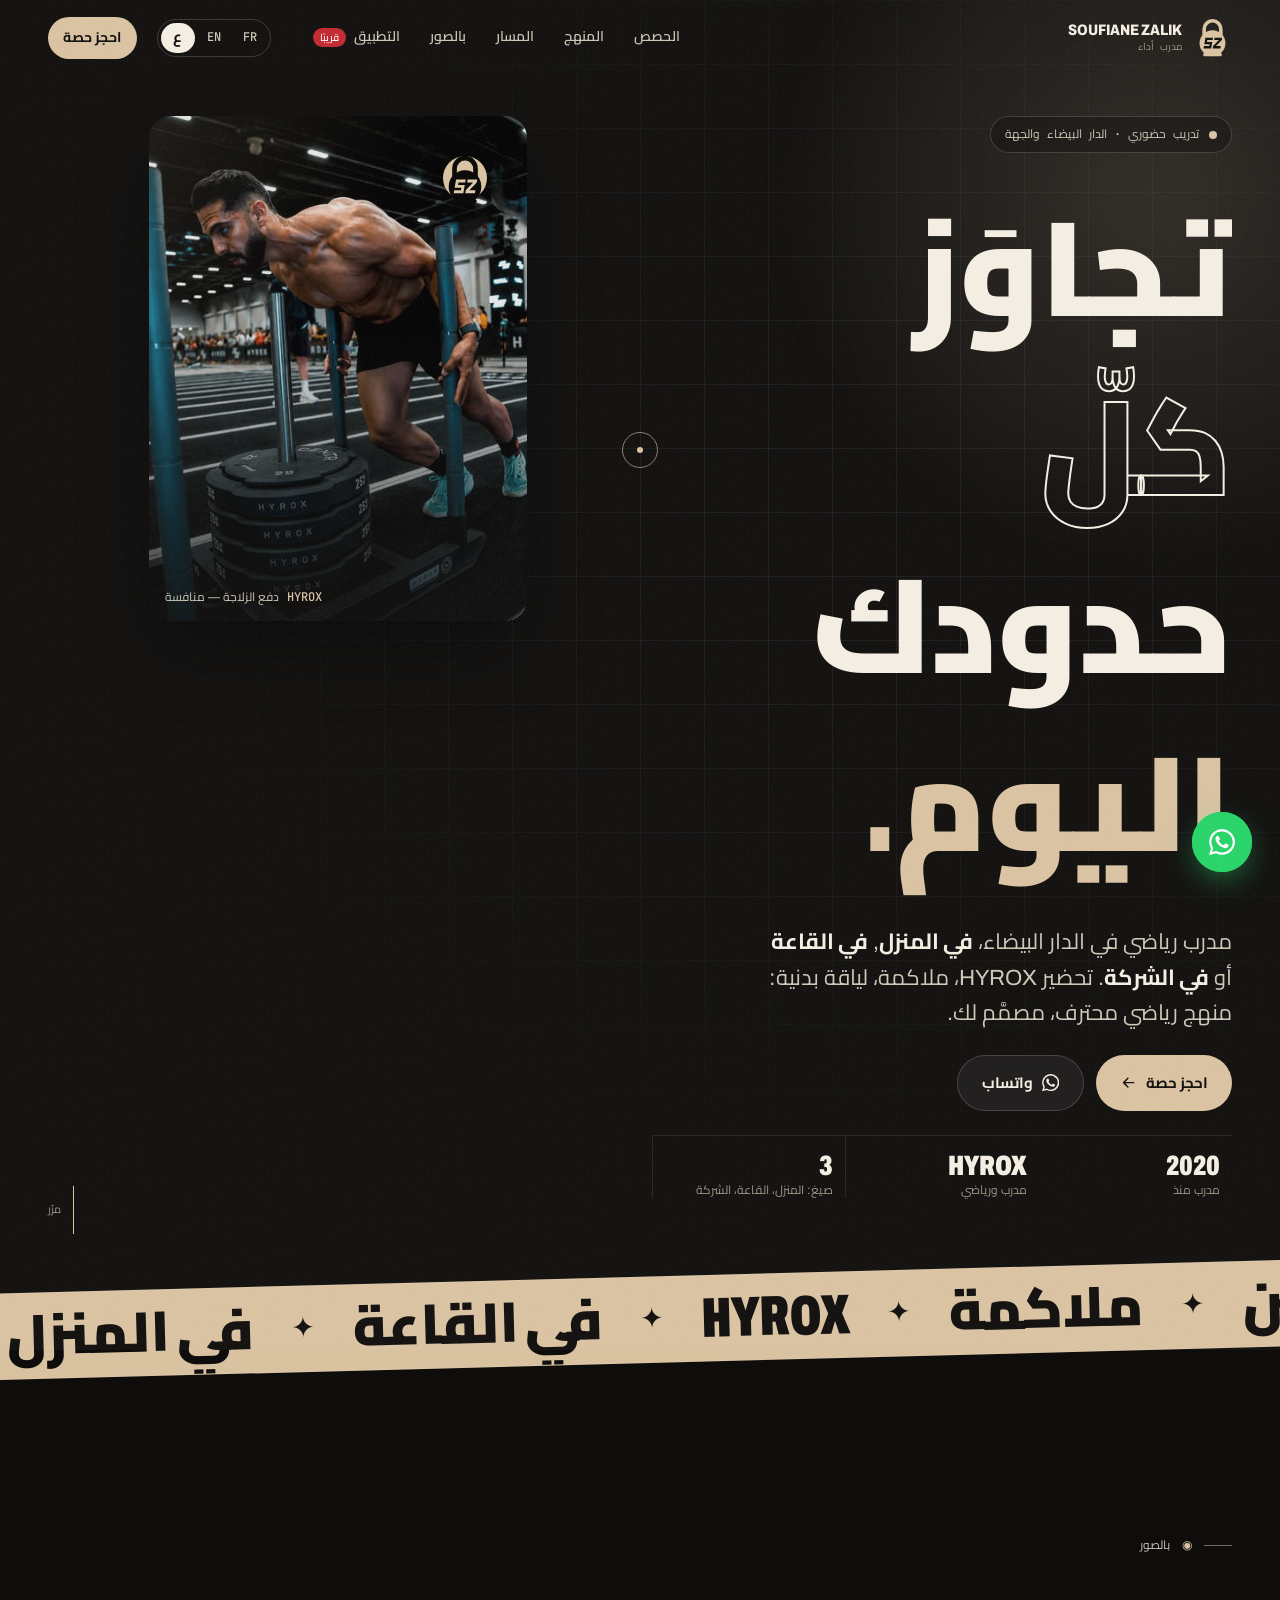
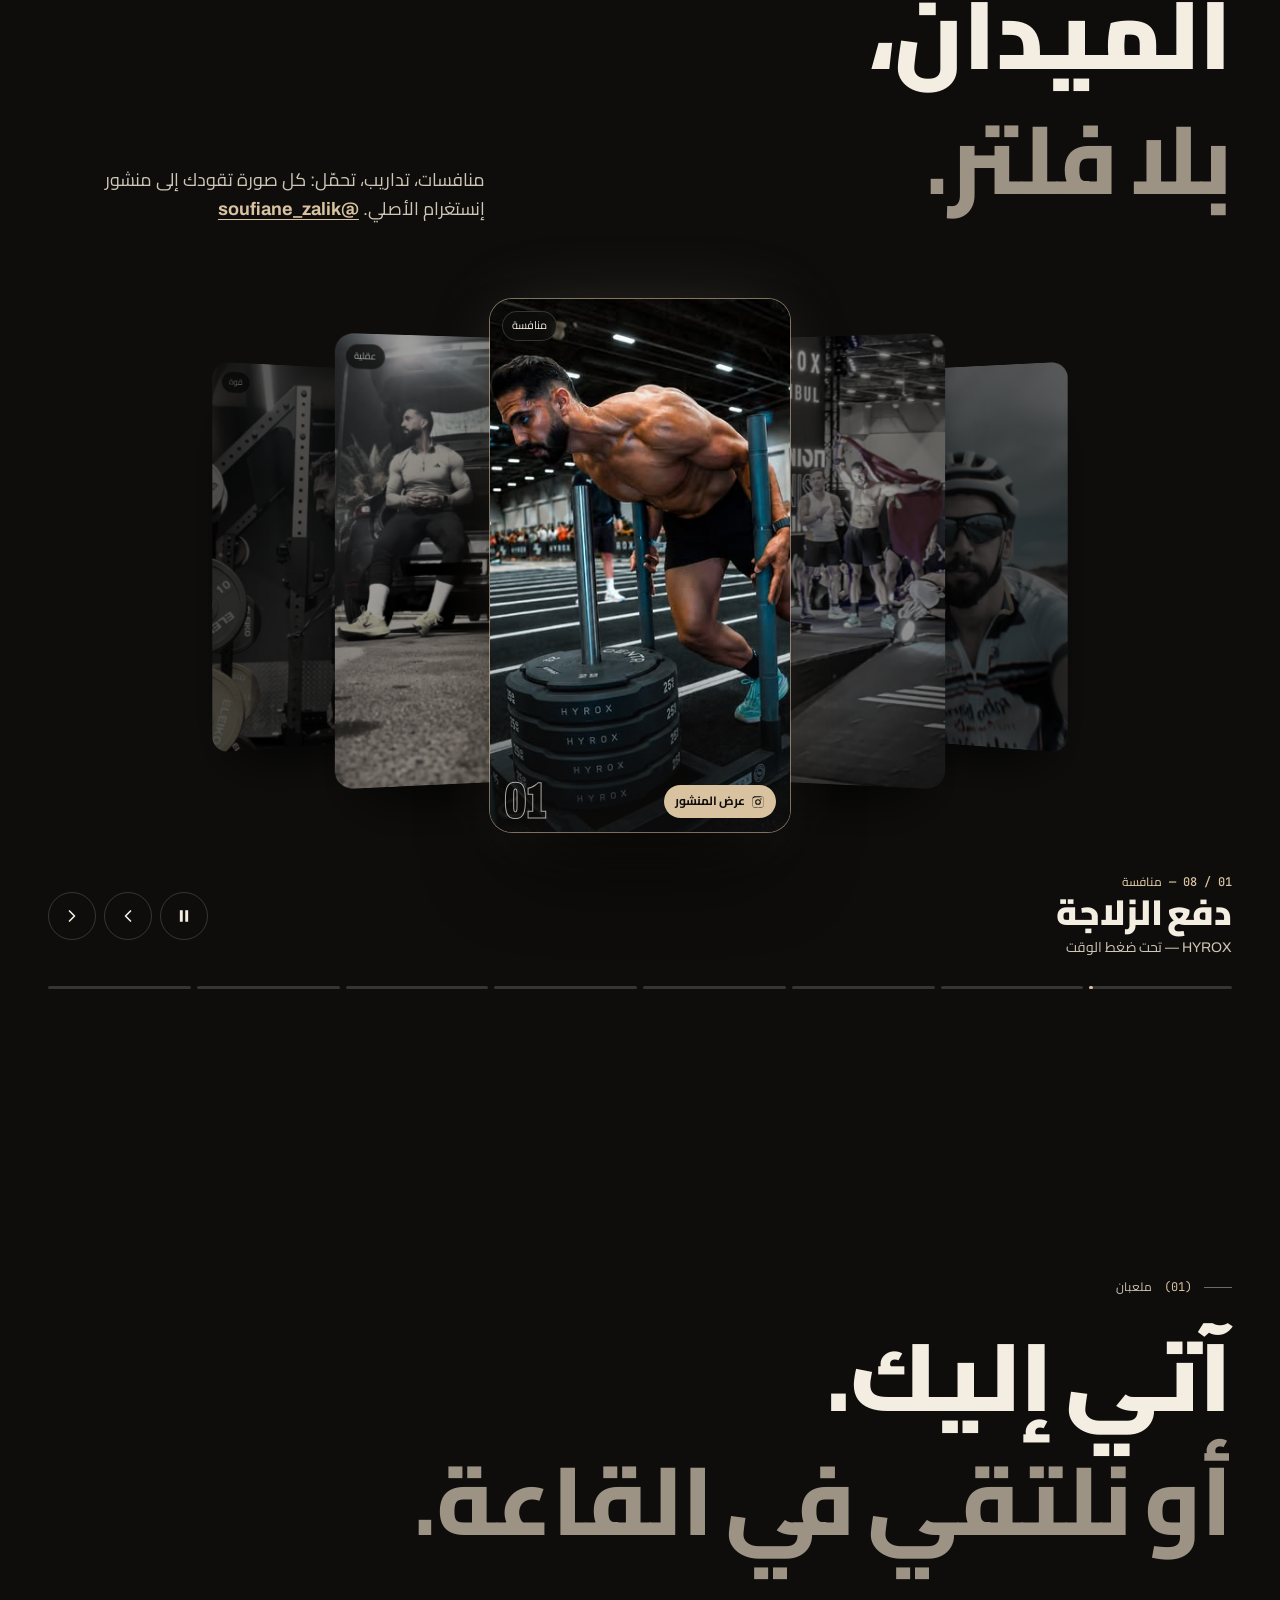
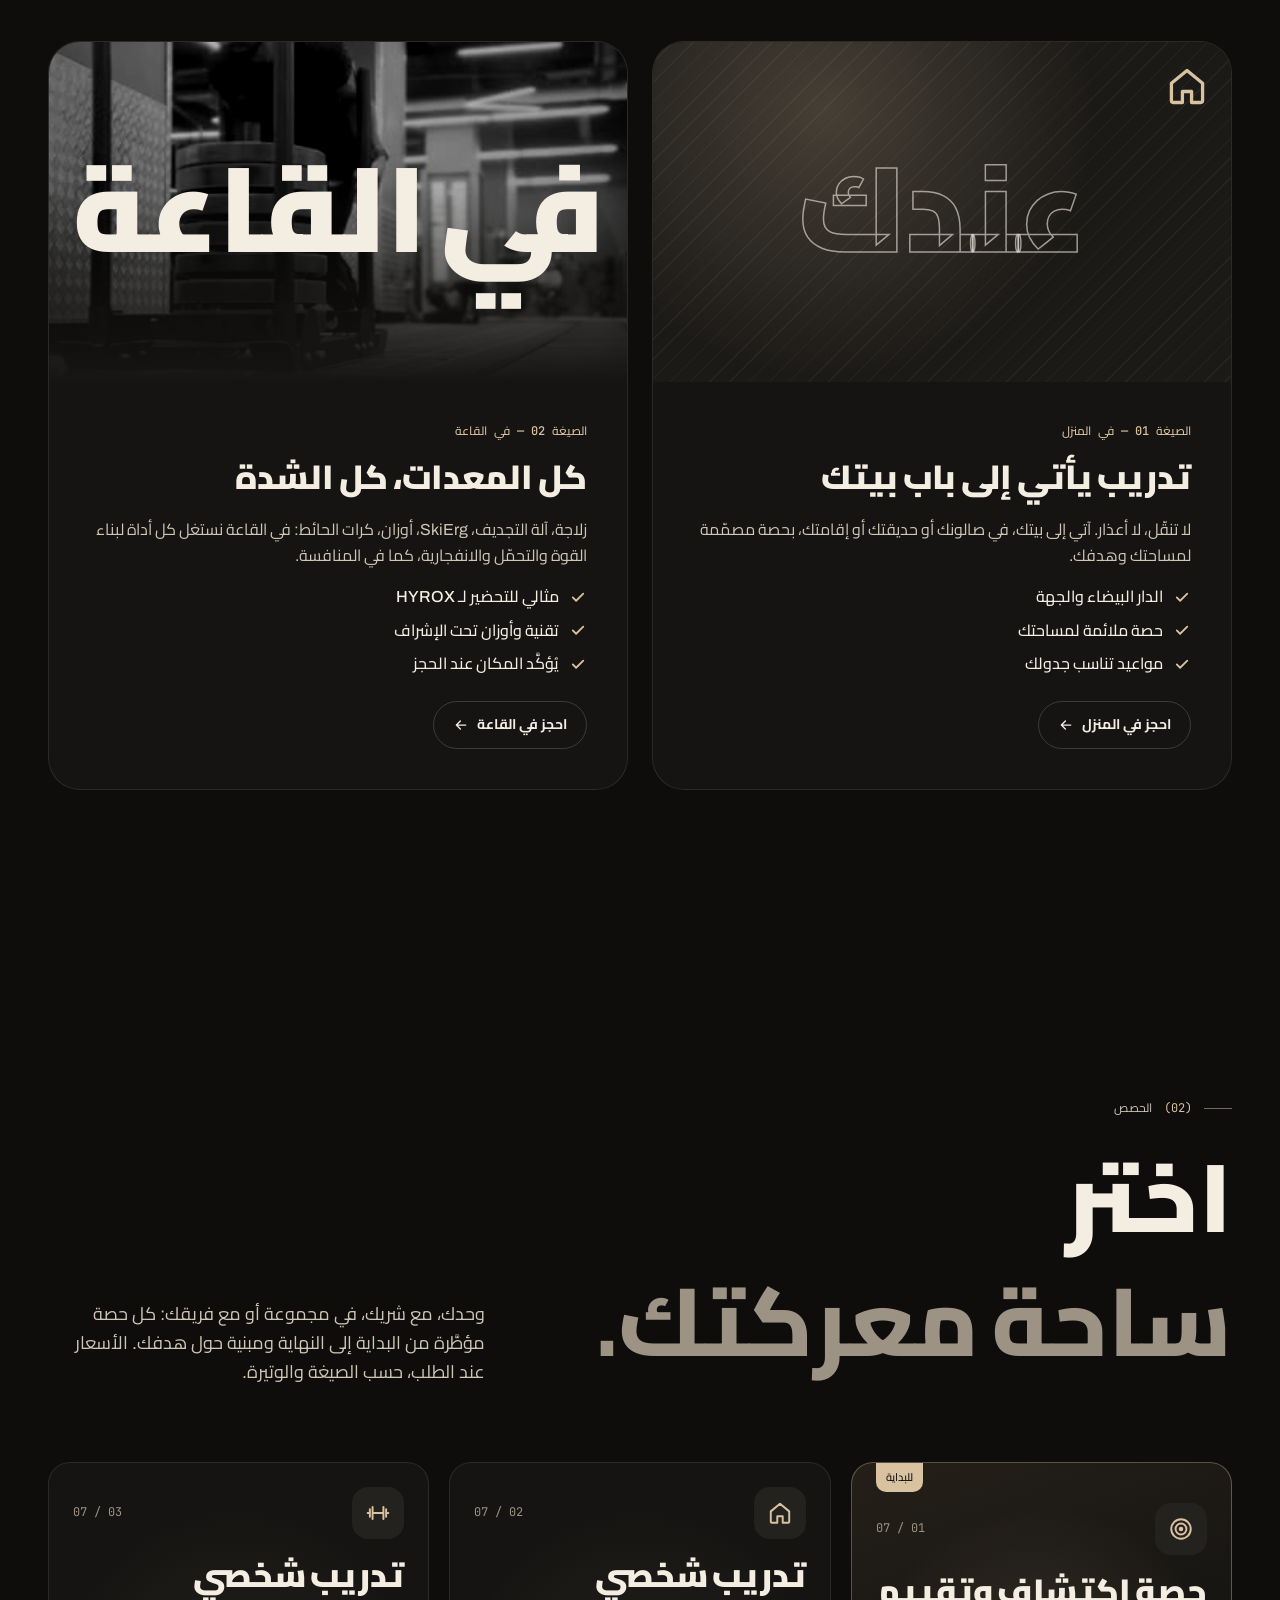
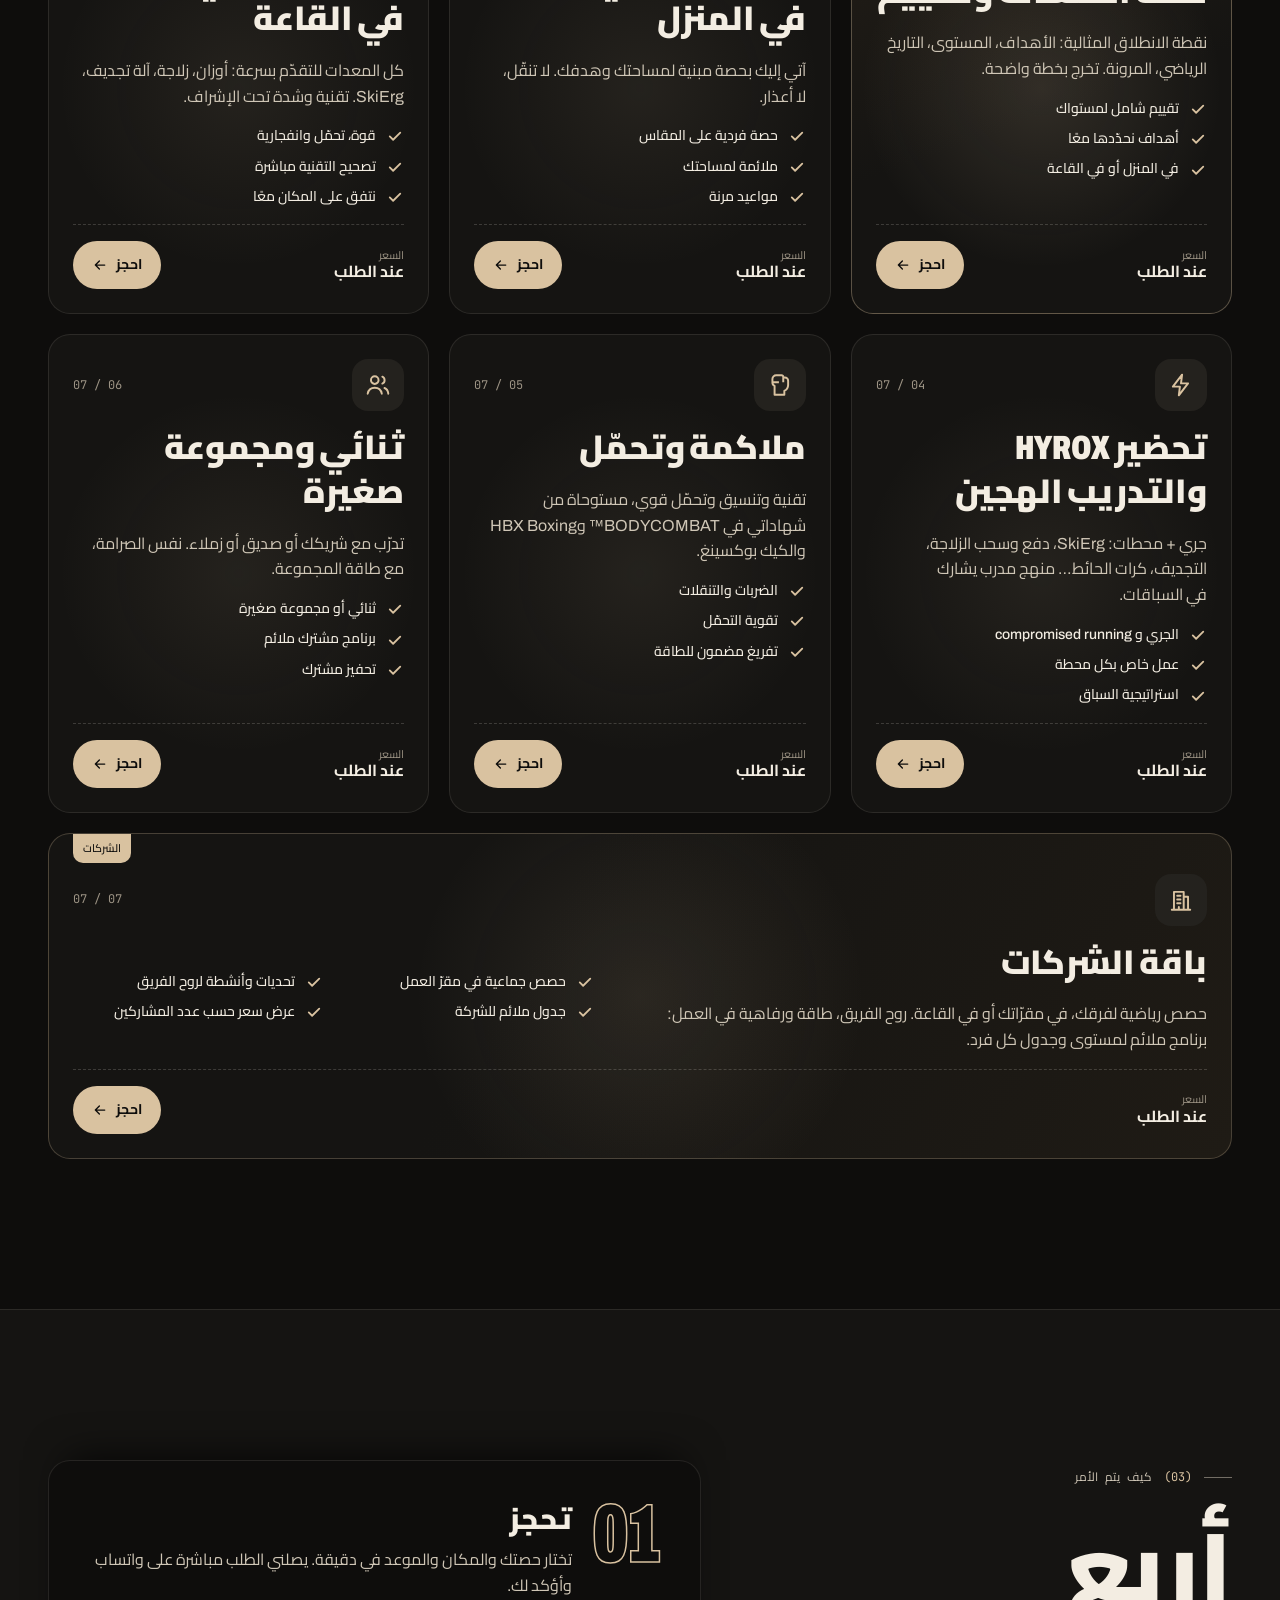
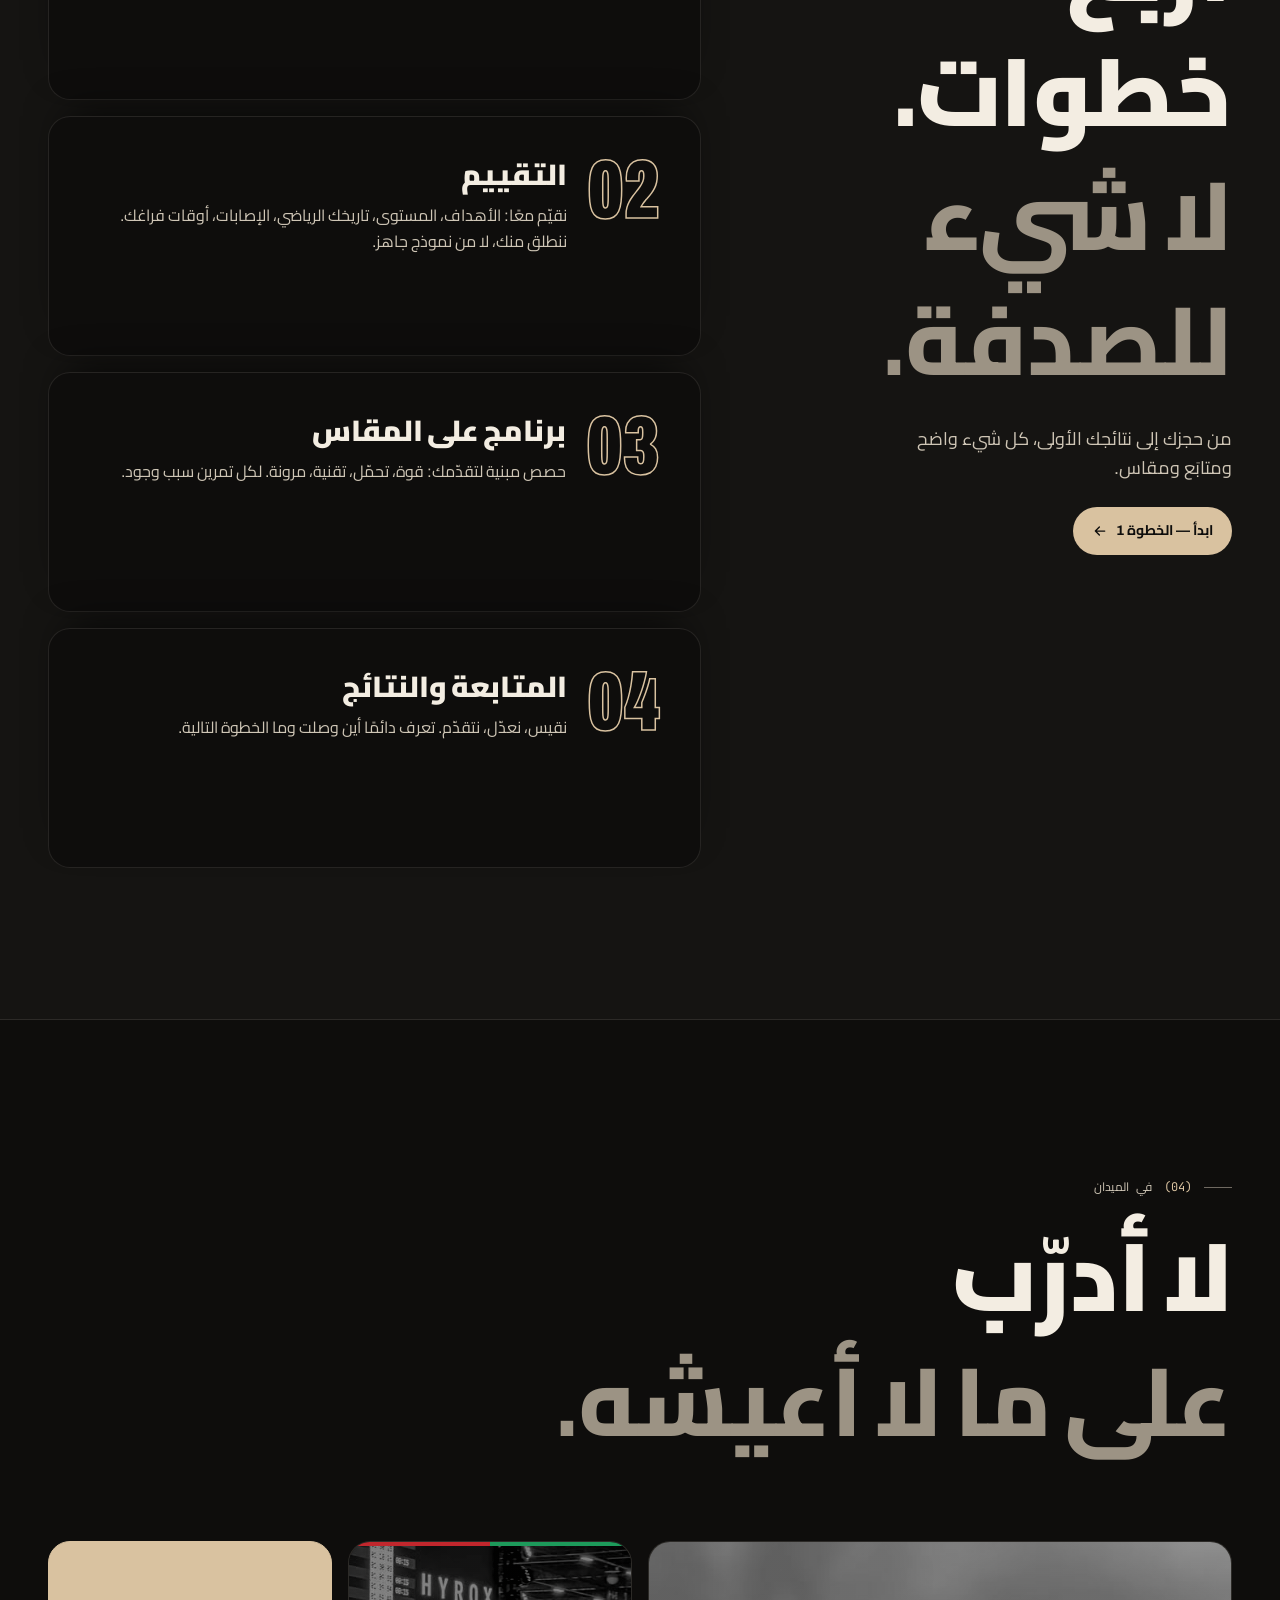
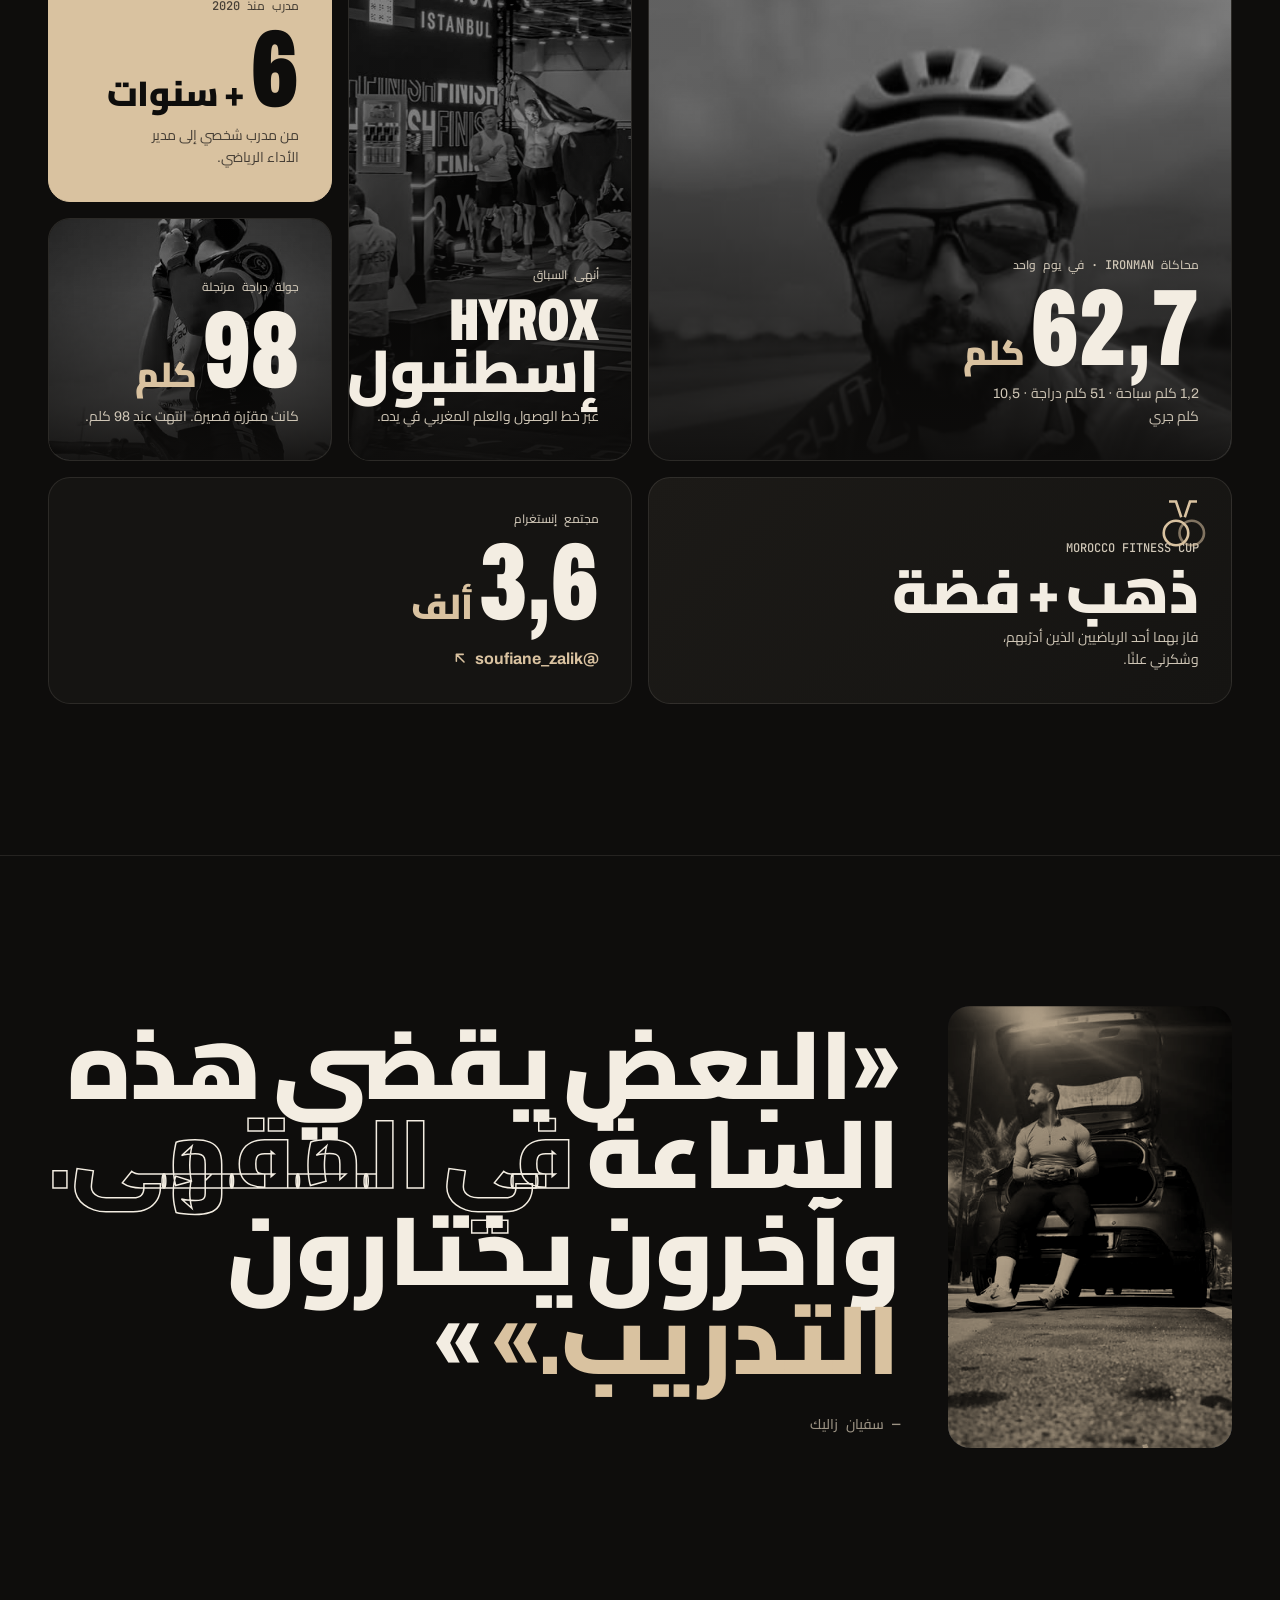
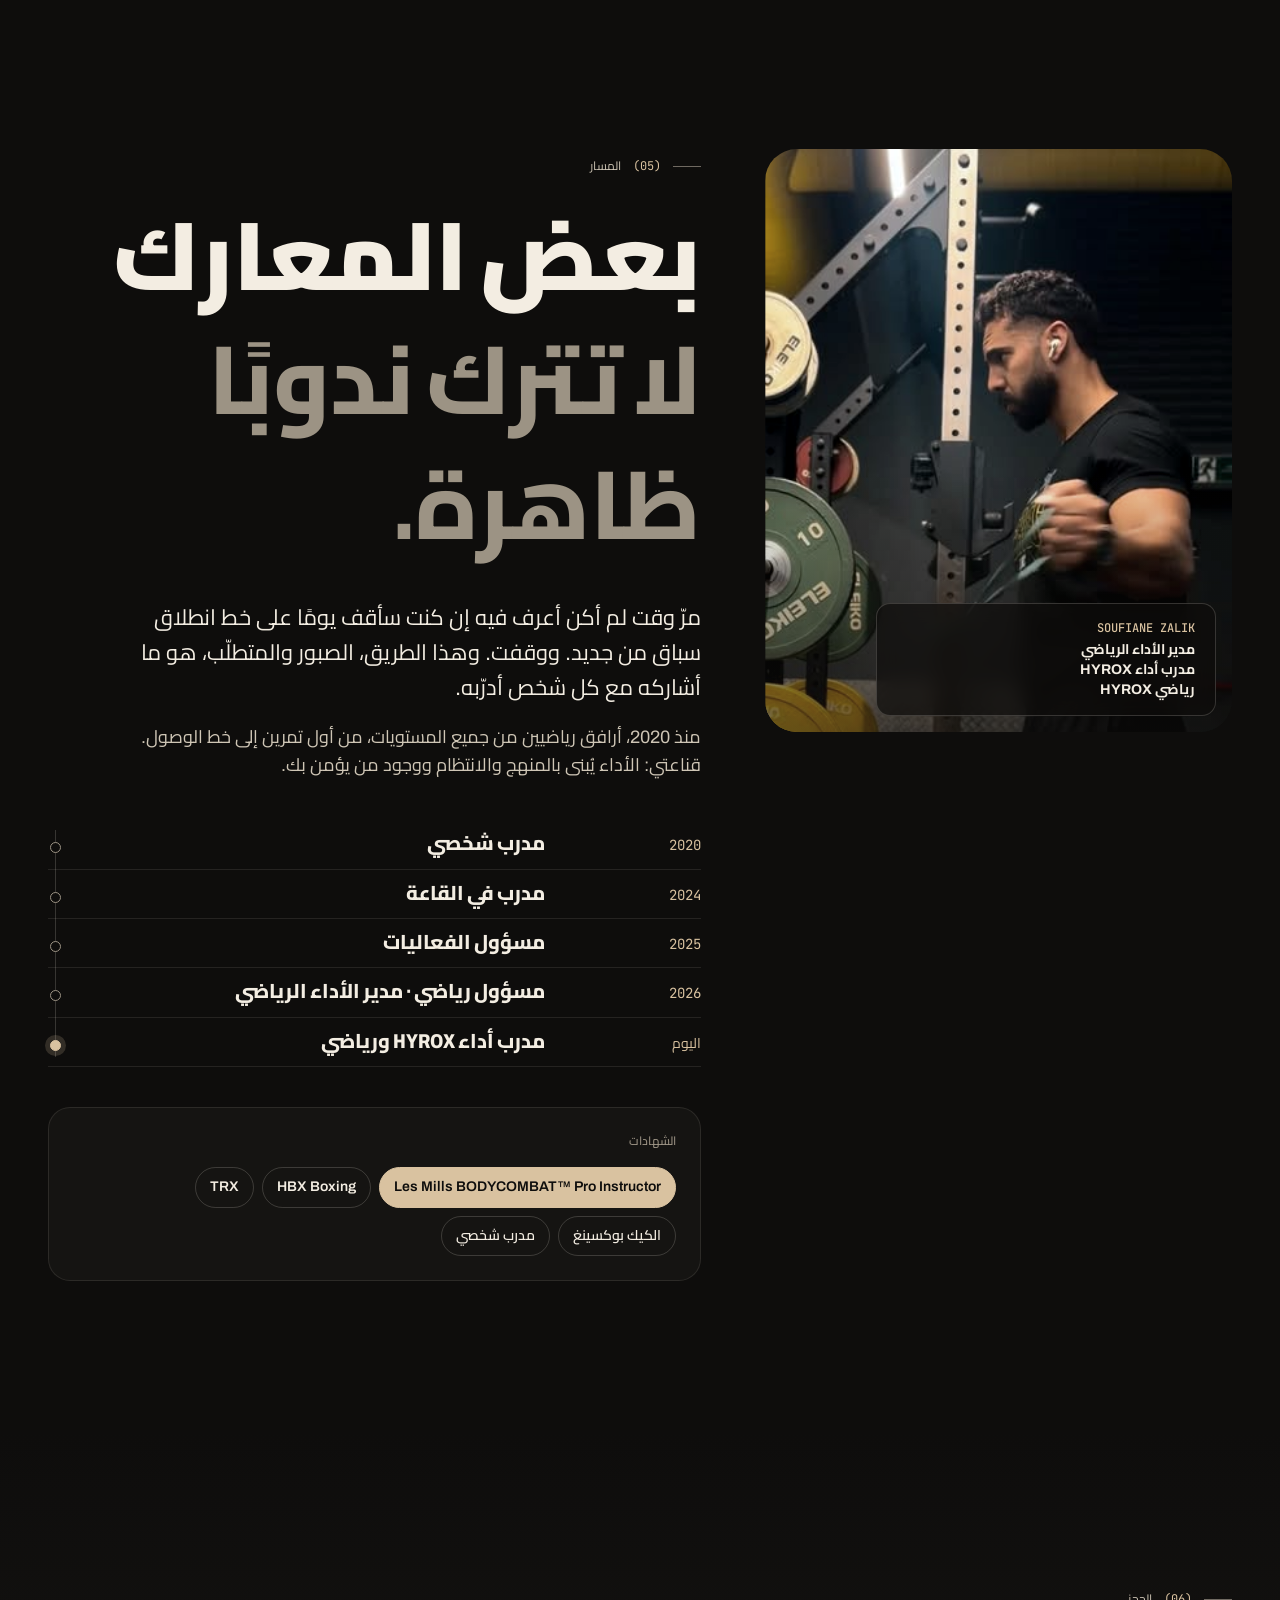
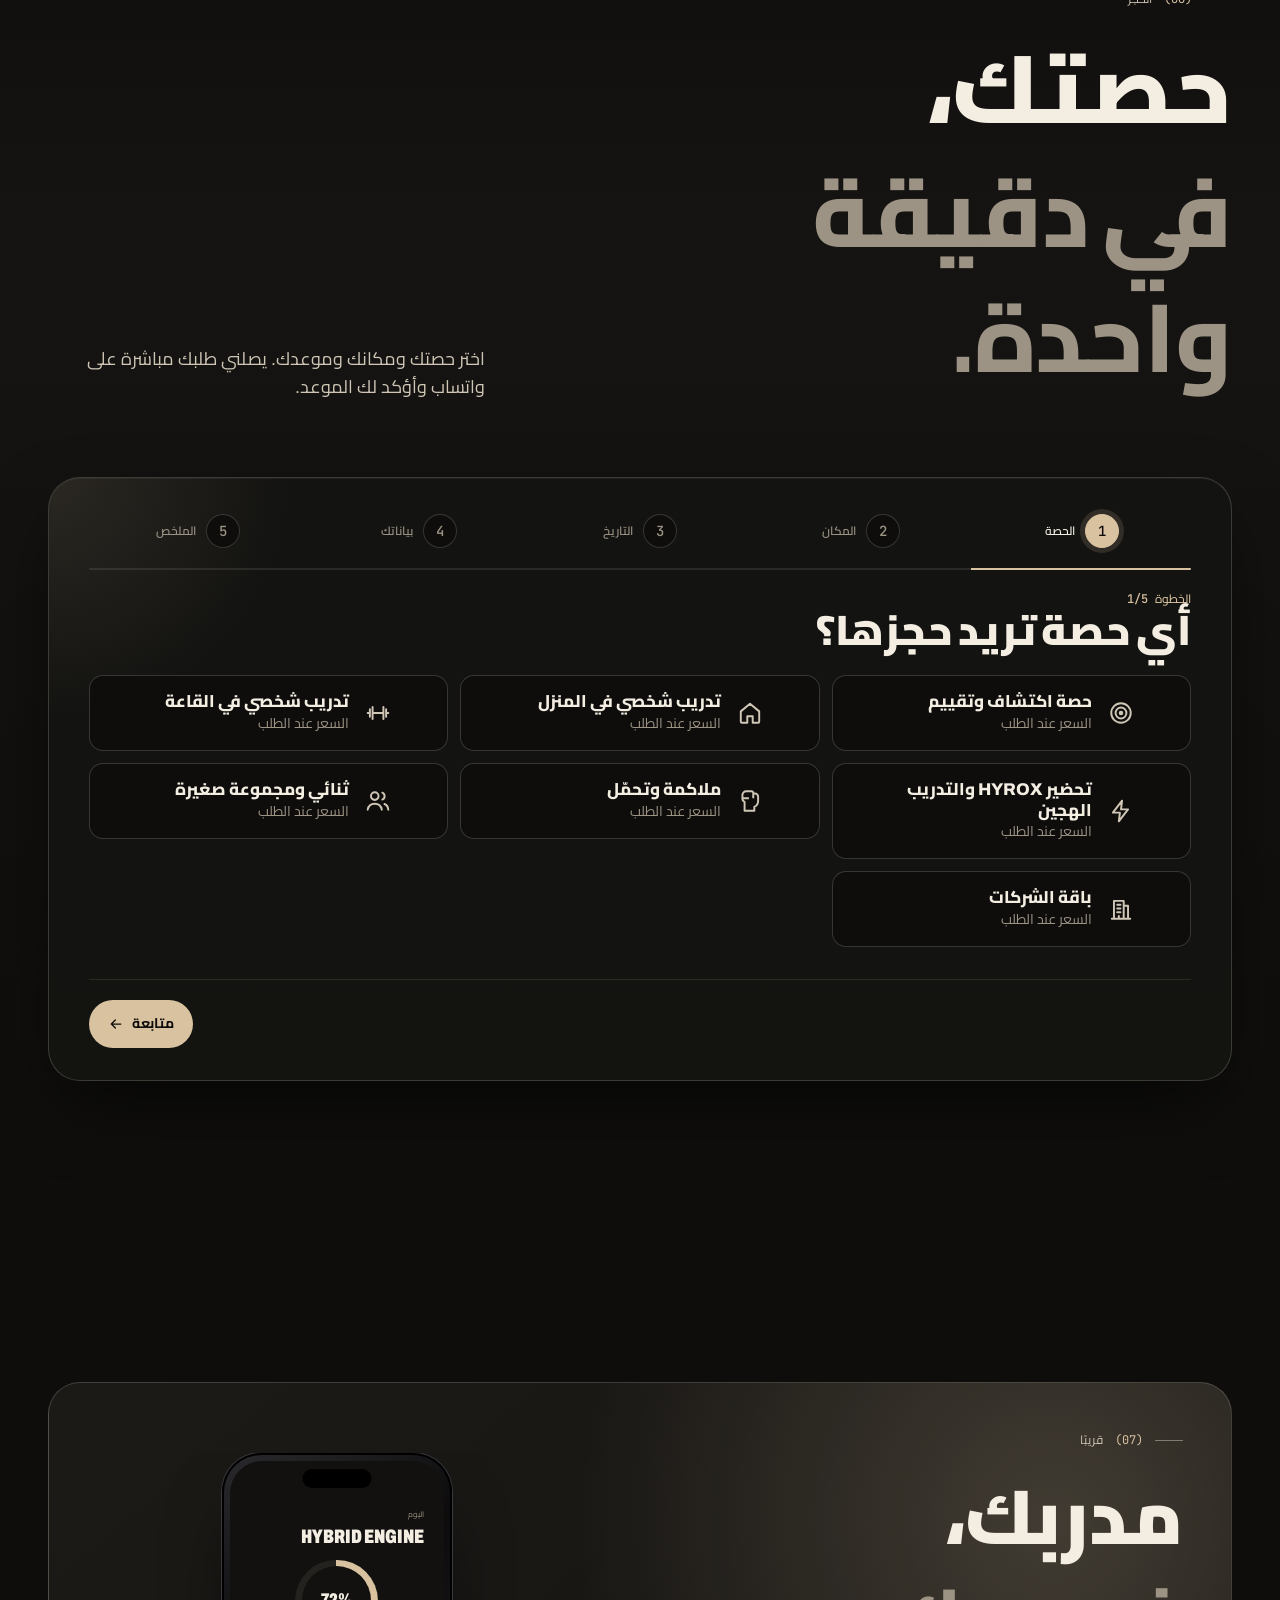
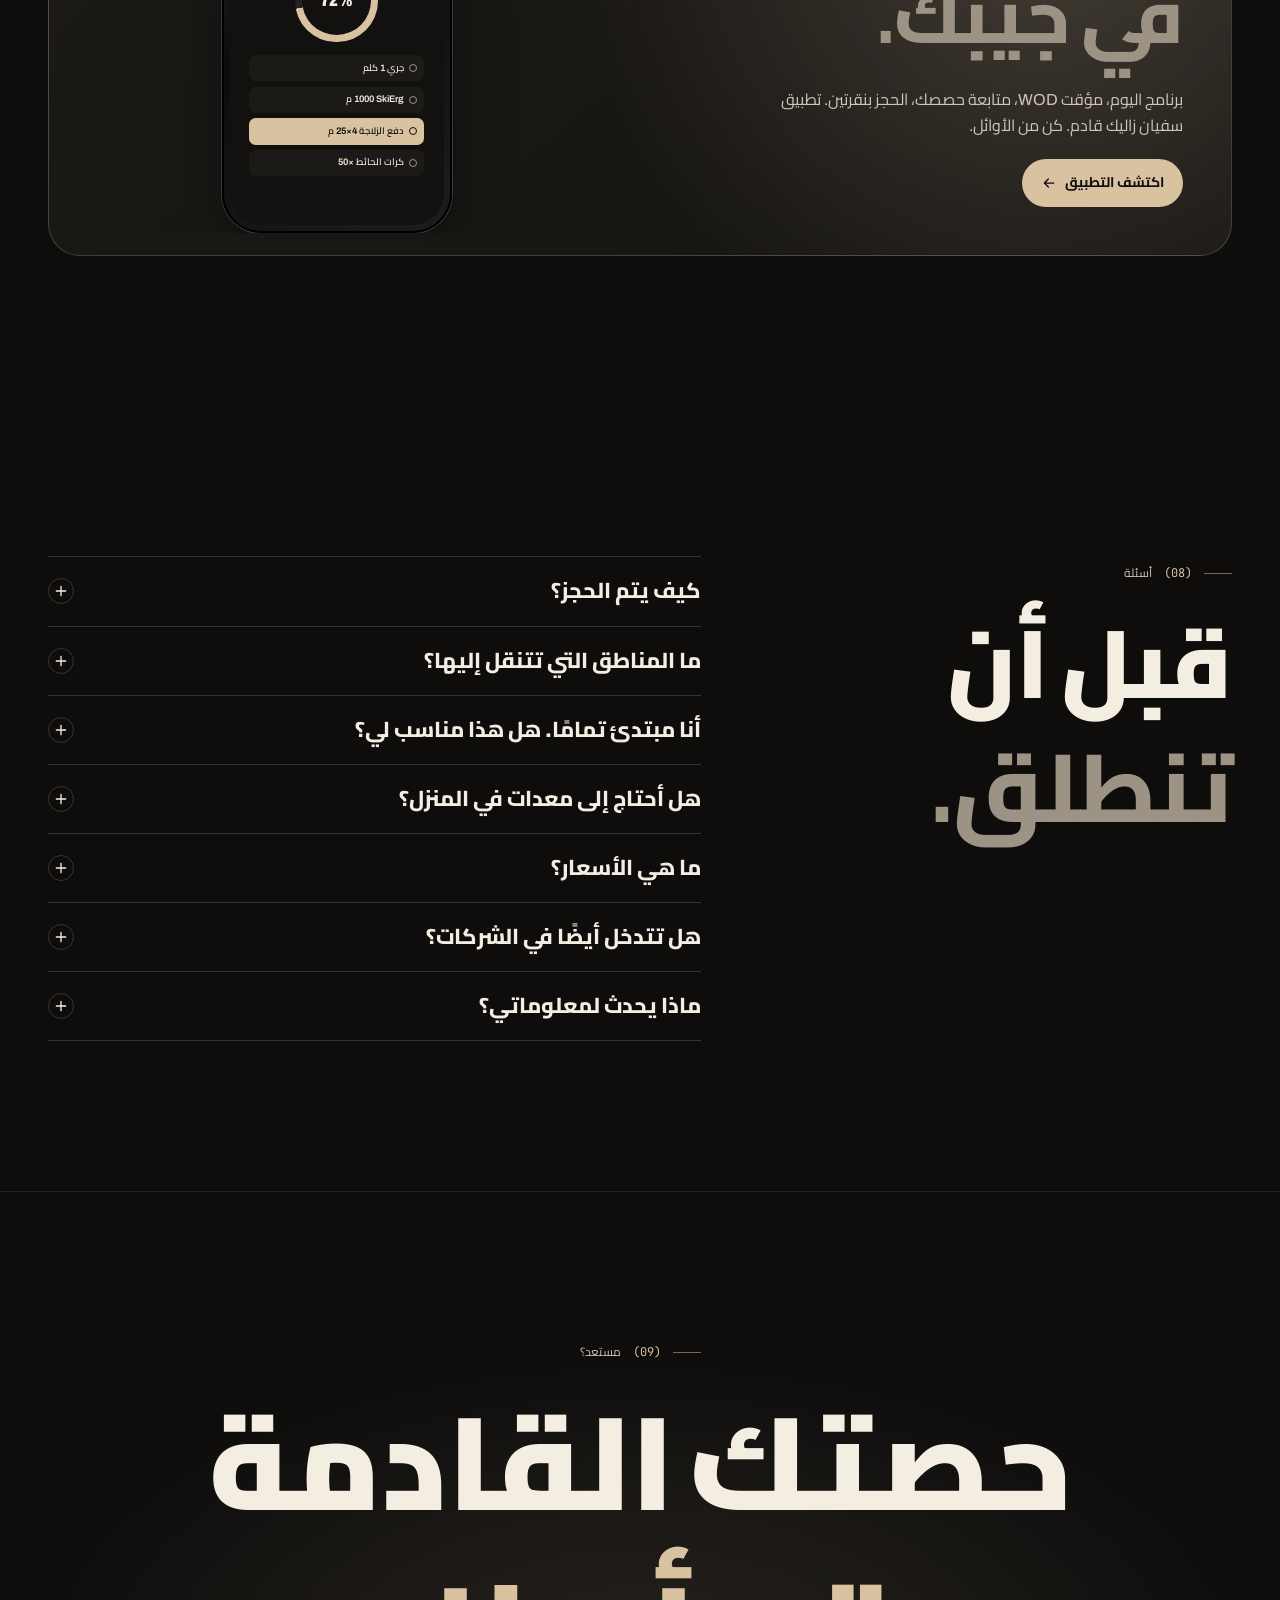
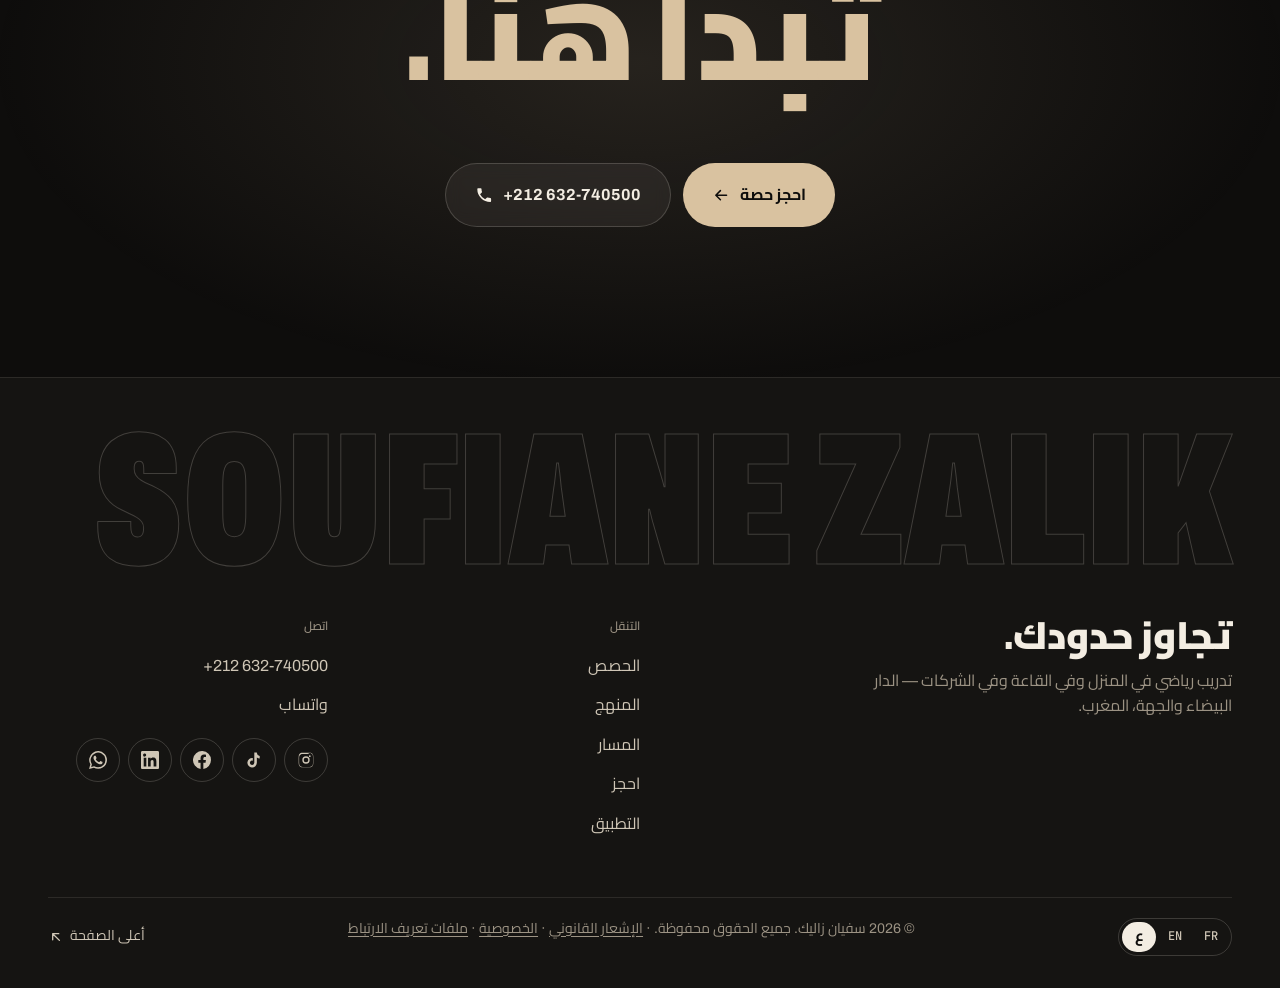
==== commit 6b9af656: "Nouvelle palette noir et champagne (luxe et confiance) - Fond noir chaud, accent champagne, textes i" ====
--- a/ar/index.html
+++ b/ar/index.html
@@ -2,7 +2,7 @@
 <html lang="ar" data-root="../" dir="rtl">
 <head>
   <meta charset="utf-8" />
-  <meta http-equiv="Content-Security-Policy" content="default-src 'self'; script-src 'self' 'sha256-WZRJfWvsnNCPcxzZwvyhovnZGqhZaC+8gPGPRbx6wTk='; style-src 'self' 'unsafe-inline'; img-src 'self' data: blob:; font-src 'self'; connect-src 'self' https://formspree.io; media-src 'self'; object-src 'none'; base-uri 'self'; form-action 'self'; upgrade-insecure-requests" />
+  <meta http-equiv="Content-Security-Policy" content="default-src 'self'; script-src 'self' 'sha256-WZRJfWvsnNCPcxzZwvyhovnZGqhZaC+8gPGPRbx6wTk='; style-src 'self' 'unsafe-inline'; img-src 'self' data: blob: https://*.goatcounter.com; font-src 'self'; connect-src 'self' https://formspree.io; media-src 'self'; object-src 'none'; base-uri 'self'; form-action 'self'; upgrade-insecure-requests" />
   <meta name="referrer" content="strict-origin-when-cross-origin" />
   <meta name="viewport" content="width=device-width, initial-scale=1, viewport-fit=cover" />
   <title>مدرب رياضي في الدار البيضاء — في المنزل، في القاعة وفي الشركات | سفيان زاليك</title>
@@ -25,13 +25,13 @@
   <meta property="og:image:width" content="480" />
   <meta property="og:image:height" content="640" />
   <meta name="twitter:card" content="summary_large_image" />
-  <meta name="theme-color" content="#0a0a0b" />
+  <meta name="theme-color" content="#0e0d0c" />
   <meta name="color-scheme" content="dark" />
   <link rel="icon" type="image/svg+xml" href="../assets/logo/sz-favicon.svg" />
   <link rel="preload" href="../assets/fonts/archivo-normal-latin.woff2" as="font" type="font/woff2" crossorigin />
   <link rel="stylesheet" href="../assets/fonts/fonts.css" />
   <link rel="preload" as="image" href="../assets/photos/p02-aug06.jpg" fetchpriority="high" />
-  <link rel="stylesheet" href="../styles.css?v=202611211912" />
+  <link rel="stylesheet" href="../styles.css?v=202611261543" />
   <script>document.documentElement.classList.add("js");</script>
   <script type="application/ld+json">
   {
@@ -754,6 +754,6 @@
     <svg aria-hidden="true"><use href="#i-whatsapp"/></svg>
   </a>
 
-  <script src="../script.js?v=202611211912" defer></script>
+  <script src="../script.js?v=202611261543" defer></script>
 </body>
 </html>
--- a/styles.css
+++ b/styles.css
@@ -1,6 +1,6 @@
 /* =====================================================================
    SOUFIANE ZALIK — Design system
-   Dark editorial · electric volt accent · Moroccan red nod
+   Noir et champagne · luxe sobre · rouge du drapeau marocain
    ===================================================================== */
 
 /* ---------- Tokens ---------- */
@@ -8,23 +8,23 @@
   color-scheme: dark;
 
   /* Surfaces */
-  --bg: #0a0a0b;
-  --bg-2: #111113;
-  --bg-3: #19191c;
-  --bg-4: #222226;
-  --line: rgba(243, 241, 236, 0.1);
-  --line-2: rgba(243, 241, 236, 0.18);
+  --bg: #0e0d0c;
+  --bg-2: #151412;
+  --bg-3: #1c1a17;
+  --bg-4: #24221e;
+  --line: rgba(243, 237, 226, 0.1);
+  --line-2: rgba(243, 237, 226, 0.18);
 
   /* Ink (contrast on --bg: ink 18:1, ink-2 10:1, ink-3 5.6:1) */
-  --ink: #f3f1ec;
-  --ink-2: #c4c1b9;
-  --ink-3: #908d85;
+  --ink: #f3ede2;
+  --ink-2: #cfc6b6;
+  --ink-3: #9c9384;
 
   /* Accents */
-  --volt: #d4ff3a;          /* electric — 16:1 on bg */
-  --volt-2: #e6ff86;
-  --volt-ink: #0a0a0b;
-  --red: #e2333d;           /* Moroccan red (nod) */
+  --volt: #d9c2a0;          /* champagne — 11:1 sur le fond */
+  --volt-2: #e8d8bf;
+  --volt-ink: #0e0d0c;
+  --red: #c1272d;           /* Moroccan red (nod) */
   --green: #1d9a5b;
 
   /* Type */
@@ -189,10 +189,10 @@
   transition: transform 420ms var(--ease);
 }
 .btn--volt:hover::before { transform: translateY(0); }
-.btn--volt:hover { box-shadow: 0 10px 40px -10px rgba(212, 255, 58, 0.55); }
-
-.btn--ghost { background: rgba(243, 241, 236, 0.06); color: var(--ink); border: 1px solid var(--line-2); backdrop-filter: blur(8px); }
-.btn--ghost:hover { background: rgba(243, 241, 236, 0.12); border-color: var(--ink-3); }
+.btn--volt:hover { box-shadow: 0 10px 40px -10px rgba(217, 194, 160, 0.55); }
+
+.btn--ghost { background: rgba(243, 237, 226, 0.06); color: var(--ink); border: 1px solid var(--line-2); backdrop-filter: blur(8px); }
+.btn--ghost:hover { background: rgba(243, 237, 226, 0.12); border-color: var(--ink-3); }
 
 .btn--line { color: var(--ink); border: 1px solid var(--line-2); }
 .btn--line:hover { background: var(--ink); color: var(--bg); border-color: var(--ink); }
@@ -222,10 +222,10 @@
   .cursor__dot { width: 6px; height: 6px; margin: -3px 0 0 -3px; background: var(--volt); }
   .cursor__ring {
     width: 36px; height: 36px; margin: -18px 0 0 -18px;
-    border: 1px solid rgba(243, 241, 236, 0.5);
+    border: 1px solid rgba(243, 237, 226, 0.5);
     transition: width var(--t) var(--ease), height var(--t) var(--ease), margin var(--t) var(--ease), background var(--t), border-color var(--t);
   }
-  .cursor.is-hover .cursor__ring { width: 64px; height: 64px; margin: -32px 0 0 -32px; background: rgba(212, 255, 58, 0.12); border-color: var(--volt); }
+  .cursor.is-hover .cursor__ring { width: 64px; height: 64px; margin: -32px 0 0 -32px; background: rgba(217, 194, 160, 0.12); border-color: var(--volt); }
   .cursor.is-hidden { opacity: 0; }
 }
 
@@ -236,7 +236,7 @@
   transition: background var(--t) var(--ease), border-color var(--t), backdrop-filter var(--t);
   border-bottom: 1px solid transparent;
 }
-.nav.is-scrolled { background: rgba(10, 10, 11, 0.78); backdrop-filter: blur(14px) saturate(140%); -webkit-backdrop-filter: blur(14px) saturate(140%); border-color: var(--line); }
+.nav.is-scrolled { background: rgba(14, 13, 12, 0.78); backdrop-filter: blur(14px) saturate(140%); -webkit-backdrop-filter: blur(14px) saturate(140%); border-color: var(--line); }
 .nav__inner {
   height: 100%;
   max-width: calc(var(--maxw) + var(--gutter) * 2); margin-inline: auto; padding-inline: var(--gutter);
@@ -309,7 +309,7 @@
     font-size: var(--fs-sm); font-weight: 600; font-stretch: 100%; text-transform: none; border: 0;
     padding: 10px 14px; border-radius: var(--r-pill); gap: 8px; align-items: center; color: var(--ink-2);
   }
-  .nav__links a:hover { color: var(--ink); background: rgba(243, 241, 236, 0.06); }
+  .nav__links a:hover { color: var(--ink); background: rgba(243, 237, 226, 0.06); }
   .nav__links a.is-active { color: var(--volt); }
   .nav__num { display: none; }
 }
@@ -345,17 +345,17 @@
 }
 .hero__glow {
   position: absolute; width: 70vmax; height: 70vmax; right: -25vmax; top: -20vmax; border-radius: 50%;
-  background: radial-gradient(circle, rgba(212, 255, 58, 0.16), transparent 60%);
+  background: radial-gradient(circle, rgba(217, 194, 160, 0.16), transparent 60%);
   filter: blur(20px);
 }
 .hero__inner { display: grid; gap: var(--s6); position: relative; }
 .hero__meta {
   display: inline-flex; align-items: center; gap: 10px; justify-self: start;
   font-family: var(--f-mono); font-size: var(--fs-xs); letter-spacing: 0.08em; text-transform: uppercase; color: var(--ink-2);
-  padding: 8px 14px; border: 1px solid var(--line-2); border-radius: var(--r-pill); background: rgba(10, 10, 11, 0.5);
-}
-.dot-live { width: 8px; height: 8px; border-radius: 50%; background: var(--volt); box-shadow: 0 0 0 0 rgba(212, 255, 58, 0.6); animation: pulse 2s infinite; }
-@keyframes pulse { 0% { box-shadow: 0 0 0 0 rgba(212, 255, 58, 0.55); } 70% { box-shadow: 0 0 0 10px rgba(212, 255, 58, 0); } 100% { box-shadow: 0 0 0 0 rgba(212, 255, 58, 0); } }
+  padding: 8px 14px; border: 1px solid var(--line-2); border-radius: var(--r-pill); background: rgba(14, 13, 12, 0.5);
+}
+.dot-live { width: 8px; height: 8px; border-radius: 50%; background: var(--volt); box-shadow: 0 0 0 0 rgba(217, 194, 160, 0.6); animation: pulse 2s infinite; }
+@keyframes pulse { 0% { box-shadow: 0 0 0 0 rgba(217, 194, 160, 0.55); } 70% { box-shadow: 0 0 0 10px rgba(217, 194, 160, 0); } 100% { box-shadow: 0 0 0 0 rgba(217, 194, 160, 0); } }
 
 .hero__title {
   font-size: var(--fs-d1);
@@ -387,7 +387,7 @@
 .hero__media img { width: 100%; height: 100%; object-fit: cover; object-position: 45% 40%; filter: contrast(1.08) saturate(0.85); transform: scale(1.06); }
 .hero__media::after {
   content: ""; position: absolute; inset: 0; pointer-events: none;
-  background: linear-gradient(180deg, rgba(10, 10, 11, 0.1) 40%, rgba(10, 10, 11, 0.85)), linear-gradient(120deg, rgba(212, 255, 58, 0.12), transparent 40%);
+  background: linear-gradient(180deg, rgba(14, 13, 12, 0.1) 40%, rgba(14, 13, 12, 0.85)), linear-gradient(120deg, rgba(217, 194, 160, 0.12), transparent 40%);
 }
 .hero__cap {
   position: absolute; left: 16px; bottom: 14px; z-index: 2;
@@ -472,8 +472,8 @@
 .lieu__art { position: relative; min-height: 240px; overflow: hidden; display: grid; place-items: center; isolation: isolate; }
 .lieu--home .lieu__art {
   background:
-    radial-gradient(circle at 30% 20%, rgba(212, 255, 58, 0.22), transparent 55%),
-    repeating-linear-gradient(135deg, rgba(243, 241, 236, 0.05) 0 1px, transparent 1px 14px),
+    radial-gradient(circle at 30% 20%, rgba(217, 194, 160, 0.22), transparent 55%),
+    repeating-linear-gradient(135deg, rgba(243, 237, 226, 0.05) 0 1px, transparent 1px 14px),
     var(--bg-3);
 }
 .lieu__icon { position: absolute; right: 22px; top: 22px; width: 44px; height: 44px; color: var(--volt); }
@@ -482,7 +482,7 @@
 .lieu--gym .lieu__art::after { content: ""; position: absolute; inset: 0; background: linear-gradient(0deg, var(--bg-2), transparent 60%); z-index: -1; }
 .lieu__big {
   font-size: clamp(3.5rem, 2rem + 8vw, 7.5rem); font-weight: 900; font-stretch: 62%; text-transform: uppercase; line-height: 0.85;
-  color: transparent; -webkit-text-stroke: 1.5px rgba(243, 241, 236, 0.6); text-align: center; padding: 0 var(--s4);
+  color: transparent; -webkit-text-stroke: 1.5px rgba(243, 237, 226, 0.6); text-align: center; padding: 0 var(--s4);
 }
 .lieu--gym .lieu__big { color: var(--ink); -webkit-text-stroke: 0; mix-blend-mode: normal; }
 .lieu__body { padding: var(--s6); display: grid; gap: var(--s4); align-content: start; }
@@ -510,11 +510,11 @@
   position: relative; display: flex; flex-direction: column; gap: var(--s4);
   padding: var(--s6); min-height: 100%;
   border: 1px solid var(--line); border-radius: var(--r-lg);
-  background: radial-gradient(400px circle at var(--mx) var(--my), rgba(212, 255, 58, 0.08), transparent 45%), var(--bg-2);
+  background: radial-gradient(400px circle at var(--mx) var(--my), rgba(217, 194, 160, 0.08), transparent 45%), var(--bg-2);
   transition: border-color var(--t), transform var(--t) var(--ease);
   overflow: hidden;
 }
-.offer:hover { border-color: rgba(212, 255, 58, 0.45); transform: translateY(-4px); }
+.offer:hover { border-color: rgba(217, 194, 160, 0.45); transform: translateY(-4px); }
 .offer__top { display: flex; justify-content: space-between; align-items: center; }
 .offer__num { font-family: var(--f-mono); font-size: var(--fs-xs); color: var(--ink-3); letter-spacing: 0.1em; }
 .offer__ico { width: 52px; height: 52px; border-radius: 16px; display: grid; place-items: center; background: var(--bg-4); color: var(--volt); transition: background var(--t), color var(--t), transform var(--t) var(--ease); }
@@ -528,9 +528,9 @@
 .offer__price small { font-family: var(--f-mono); font-size: 0.6875rem; text-transform: uppercase; letter-spacing: 0.08em; color: var(--ink-3); }
 .offer__price b { font-weight: 700; }
 .offer__badge { position: absolute; top: 0; right: var(--s6); background: var(--volt); color: var(--volt-ink); font-family: var(--f-mono); font-size: 0.6875rem; letter-spacing: 0.08em; text-transform: uppercase; padding: 6px 10px; border-radius: 0 0 10px 10px; font-weight: 500; }
-.offer--featured { background: radial-gradient(400px circle at var(--mx) var(--my), rgba(212, 255, 58, 0.14), transparent 45%), linear-gradient(160deg, #1b1f0e, var(--bg-2) 55%); border-color: rgba(212, 255, 58, 0.35); }
+.offer--featured { background: radial-gradient(400px circle at var(--mx) var(--my), rgba(217, 194, 160, 0.14), transparent 45%), linear-gradient(160deg, #241f18, var(--bg-2) 55%); border-color: rgba(217, 194, 160, 0.35); }
 .offer--featured .offer__top { padding-top: var(--s4); }
-.offer--wide { border-color: rgba(212, 255, 58, 0.25); background: radial-gradient(500px circle at var(--mx) var(--my), rgba(212, 255, 58, 0.1), transparent 45%), linear-gradient(120deg, var(--bg-2) 40%, #15180c); }
+.offer--wide { border-color: rgba(217, 194, 160, 0.25); background: radial-gradient(500px circle at var(--mx) var(--my), rgba(217, 194, 160, 0.1), transparent 45%), linear-gradient(120deg, var(--bg-2) 40%, #1f1b15); }
 .offer--wide .offer__top { padding-top: var(--s4); }
 @media (min-width: 700px) {
   .offer--wide { grid-column: 1 / -1; }
@@ -554,7 +554,7 @@
   padding: var(--s6); border-radius: var(--r-lg); background: var(--bg); border: 1px solid var(--line);
   transition: border-color var(--t), background var(--t);
 }
-.step:hover { border-color: rgba(212, 255, 58, 0.4); }
+.step:hover { border-color: rgba(217, 194, 160, 0.4); }
 .step__n {
   font-size: clamp(3rem, 2rem + 4vw, 5.5rem); font-weight: 900; font-stretch: 62%; line-height: 0.8;
   color: transparent; -webkit-text-stroke: 1.5px var(--volt);
@@ -583,7 +583,7 @@
 }
 .cell > img { position: absolute; inset: 0; width: 100%; height: 100%; object-fit: cover; z-index: -2; filter: grayscale(1) contrast(1.15) brightness(0.62); transition: filter var(--t-slow) var(--ease), transform 1.4s var(--ease); }
 .cell:hover > img { filter: grayscale(0) contrast(1.05) brightness(0.62); transform: scale(1.04); }
-.cell > img + .cell__body::before { content: ""; position: absolute; inset: 0; z-index: -1; background: linear-gradient(0deg, rgba(10, 10, 11, 0.92), rgba(10, 10, 11, 0.1) 70%); }
+.cell > img + .cell__body::before { content: ""; position: absolute; inset: 0; z-index: -1; background: linear-gradient(0deg, rgba(14, 13, 12, 0.92), rgba(14, 13, 12, 0.1) 70%); }
 .cell__body { display: grid; gap: var(--s2); }
 .cell .mono { color: var(--ink-2); }
 .num { font-size: clamp(3.5rem, 2rem + 6vw, 7rem); font-weight: 900; font-stretch: 62%; line-height: 0.85; display: flex; align-items: baseline; gap: 6px; font-variant-numeric: tabular-nums; }
@@ -601,7 +601,7 @@
 .cell--hyrox .cell__title { color: var(--ink); }
 .cell--hyrox::after { content: ""; position: absolute; top: 0; left: 0; right: 0; height: 4px; background: linear-gradient(90deg, var(--red) 0 50%, var(--green) 50% 100%); }
 .cell--years { background: var(--volt); color: var(--volt-ink); border-color: var(--volt); }
-.cell--years .mono, .cell--years .cell__sub { color: rgba(10, 10, 11, 0.72); }
+.cell--years .mono, .cell--years .cell__sub { color: rgba(14, 13, 12, 0.72); }
 .cell--years .num small { color: var(--volt-ink); }
 .cell--bike { min-height: 220px; }
 .cell--bike > img { object-position: 50% 25%; }
@@ -641,10 +641,10 @@
 .parcours__visual { position: relative; }
 .parcours__portrait { aspect-ratio: 4 / 5; border-radius: var(--r-xl); overflow: hidden; position: relative; max-width: 520px; }
 .parcours__portrait img { width: 100%; height: 100%; object-fit: cover; object-position: 62% 35%; filter: contrast(1.08) saturate(0.8); }
-.parcours__portrait::after { content: ""; position: absolute; inset: 0; background: linear-gradient(0deg, rgba(10, 10, 11, 0.6), transparent 45%); }
+.parcours__portrait::after { content: ""; position: absolute; inset: 0; background: linear-gradient(0deg, rgba(14, 13, 12, 0.6), transparent 45%); }
 .parcours__id {
   position: absolute; left: var(--s4); bottom: var(--s4); right: var(--s4);
-  background: rgba(10, 10, 11, 0.72); backdrop-filter: blur(10px); -webkit-backdrop-filter: blur(10px);
+  background: rgba(14, 13, 12, 0.72); backdrop-filter: blur(10px); -webkit-backdrop-filter: blur(10px);
   border: 1px solid var(--line-2); border-radius: var(--r-md); padding: var(--s4) var(--s5);
   font-weight: 700; font-size: var(--fs-sm); line-height: 1.4; max-width: 340px;
 }
@@ -656,7 +656,7 @@
 .timeline::before { content: ""; position: absolute; left: 7px; top: 10px; bottom: 10px; width: 1px; background: var(--line-2); }
 .timeline li { position: relative; display: grid; gap: 2px; padding: var(--s3) 0 var(--s3) var(--s8); border-bottom: 1px solid var(--line); }
 .timeline li::before { content: ""; position: absolute; left: 2px; top: 22px; width: 11px; height: 11px; border-radius: 50%; background: var(--bg); border: 1.5px solid var(--ink-3); }
-.timeline li.is-now::before { background: var(--volt); border-color: var(--volt); box-shadow: 0 0 0 5px rgba(212, 255, 58, 0.18); }
+.timeline li.is-now::before { background: var(--volt); border-color: var(--volt); box-shadow: 0 0 0 5px rgba(217, 194, 160, 0.18); }
 .timeline__y { font-family: var(--f-mono); font-size: var(--fs-sm); color: var(--volt); }
 .timeline__t { font-weight: 800; font-stretch: 80%; text-transform: uppercase; font-size: 1.25rem; line-height: 1.15; }
 @media (min-width: 640px) {
@@ -682,14 +682,14 @@
   position: relative;
   border: 1px solid var(--line-2);
   border-radius: var(--r-xl);
-  background: rgba(17, 17, 19, 0.85);
+  background: rgba(21, 20, 18, 0.85);
   box-shadow: var(--shadow-lg), inset 0 1px 0 rgba(255, 255, 255, 0.05);
   padding: var(--s5) var(--s4) var(--s4);
   overflow: hidden;
 }
 .wizard::before {
   content: ""; position: absolute; inset: -1px; border-radius: inherit; pointer-events: none;
-  background: radial-gradient(600px circle at 0% 0%, rgba(212, 255, 58, 0.12), transparent 40%);
+  background: radial-gradient(600px circle at 0% 0%, rgba(217, 194, 160, 0.12), transparent 40%);
 }
 @media (min-width: 768px) { .wizard { padding: var(--s8) var(--s10) var(--s8); } }
 
@@ -706,10 +706,10 @@
 }
 .wz-dot__l { font-size: 0.6875rem; font-weight: 600; letter-spacing: 0.04em; text-transform: uppercase; }
 .wizard__progress li.is-current .wz-dot { color: var(--ink); }
-.wizard__progress li.is-current .wz-dot__n { background: var(--volt); color: var(--volt-ink); border-color: var(--volt); box-shadow: 0 0 0 5px rgba(212, 255, 58, 0.15); }
+.wizard__progress li.is-current .wz-dot__n { background: var(--volt); color: var(--volt-ink); border-color: var(--volt); box-shadow: 0 0 0 5px rgba(217, 194, 160, 0.15); }
 .wizard__progress li.is-done .wz-dot { color: var(--ink-2); }
 .wizard__progress li.is-done .wz-dot__n { border-color: var(--volt); color: var(--volt); }
-.wizard__progress li.is-done .wz-dot:hover .wz-dot__n { background: rgba(212, 255, 58, 0.12); }
+.wizard__progress li.is-done .wz-dot:hover .wz-dot__n { background: rgba(217, 194, 160, 0.12); }
 @media (max-width: 420px) { .wz-dot__l { font-size: 0.5625rem; letter-spacing: 0; } }
 @media (min-width: 768px) {
   .wz-dot { flex-direction: row; justify-content: center; gap: 10px; }
@@ -749,7 +749,7 @@
 .choice__tick svg { width: 15px; height: 15px; }
 .choice:hover .choice__box { border-color: var(--ink-3); }
 .choice input:focus-visible + .choice__box { outline: 2px solid var(--volt); outline-offset: 3px; }
-.choice input:checked + .choice__box { border-color: var(--volt); background: linear-gradient(160deg, rgba(212, 255, 58, 0.1), var(--bg) 60%); }
+.choice input:checked + .choice__box { border-color: var(--volt); background: linear-gradient(160deg, rgba(217, 194, 160, 0.1), var(--bg) 60%); }
 .choice input:checked + .choice__box .choice__ico { color: var(--volt); }
 .choice input:checked + .choice__box .choice__tick { opacity: 1; transform: translateY(-50%) scale(1); }
 .choice--lg .choice__box { grid-template-columns: 1fr; padding: var(--s6); min-height: 150px; align-content: end; }
@@ -777,13 +777,13 @@
 .field textarea { resize: vertical; min-height: 104px; line-height: 1.5; }
 .field select {
   appearance: none; -webkit-appearance: none; padding-right: 44px;
-  background-image: url("data:image/svg+xml,%3Csvg xmlns='http://www.w3.org/2000/svg' viewBox='0 0 24 24' fill='none' stroke='%23c4c1b9' stroke-width='2' stroke-linecap='round'%3E%3Cpath d='m6 9 6 6 6-6'/%3E%3C/svg%3E");
+  background-image: url("data:image/svg+xml,%3Csvg xmlns='http://www.w3.org/2000/svg' viewBox='0 0 24 24' fill='none' stroke='%23cfc6b6' stroke-width='2' stroke-linecap='round'%3E%3Cpath d='m6 9 6 6 6-6'/%3E%3C/svg%3E");
   background-repeat: no-repeat; background-position: right 14px center; background-size: 18px;
 }
 .field select option { background: var(--bg-2); color: var(--ink); }
-.field input::placeholder, .field textarea::placeholder { color: #6f6c66; }
+.field input::placeholder, .field textarea::placeholder { color: #8a8173; }
 .field input:hover, .field select:hover, .field textarea:hover { border-color: var(--ink-3); }
-.field input:focus, .field select:focus, .field textarea:focus { outline: none; border-color: var(--volt); box-shadow: 0 0 0 4px rgba(212, 255, 58, 0.15); }
+.field input:focus, .field select:focus, .field textarea:focus { outline: none; border-color: var(--volt); box-shadow: 0 0 0 4px rgba(217, 194, 160, 0.15); }
 .field.is-invalid input, .field.is-invalid select { border-color: var(--red); }
 .wz-error { color: #ff7b82; font-size: var(--fs-sm); font-weight: 600; min-height: 0; margin-top: 4px; }
 .wz-error:empty { display: none; }
@@ -820,11 +820,11 @@
 .cal__day::after { content: ""; position: absolute; bottom: 6px; left: 50%; width: 4px; height: 4px; margin-left: -2px; border-radius: 50%; background: var(--volt); }
 .cal__day:hover:not(:disabled) { border-color: var(--volt); transform: translateY(-2px); }
 .cal__day[aria-pressed="true"] { background: var(--volt); color: var(--volt-ink); border-color: var(--volt); }
-.cal__day[aria-pressed="true"] small { color: rgba(10, 10, 11, 0.7); }
+.cal__day[aria-pressed="true"] small { color: rgba(14, 13, 12, 0.7); }
 .cal__day[aria-pressed="true"]::after { background: var(--volt-ink); }
-.cal__day:disabled { background: transparent; border-color: transparent; color: #55534e; cursor: not-allowed; }
+.cal__day:disabled { background: transparent; border-color: transparent; color: #5a5348; cursor: not-allowed; }
 .cal__day:disabled::after { display: none; }
-.cal__day:disabled b { text-decoration: line-through; text-decoration-color: rgba(243, 241, 236, 0.2); }
+.cal__day:disabled b { text-decoration: line-through; text-decoration-color: rgba(243, 237, 226, 0.2); }
 .cal__day.is-today small { color: var(--volt); }
 .cal__day[aria-pressed="true"].is-today small { color: var(--volt-ink); }
 .cal__pad { visibility: hidden; }
@@ -852,7 +852,7 @@
 .recap dt { font-family: var(--f-mono); font-size: 0.6875rem; text-transform: uppercase; letter-spacing: 0.08em; color: var(--ink-3); grid-column: 1; }
 .recap dd { font-weight: 700; font-size: 1.0625rem; grid-column: 1; overflow-wrap: anywhere; }
 .recap__edit { grid-column: 2; grid-row: 1 / span 2; font-size: var(--fs-sm); color: var(--volt); font-weight: 700; text-decoration: underline; text-underline-offset: 3px; padding: 10px 4px; }
-.recap__row--hl { background: linear-gradient(90deg, rgba(212, 255, 58, 0.1), transparent); }
+.recap__row--hl { background: linear-gradient(90deg, rgba(217, 194, 160, 0.1), transparent); }
 .recap__note { margin-top: var(--s5); color: var(--ink-2); font-size: var(--fs-sm); }
 @media (min-width: 768px) {
   .recap { grid-template-columns: 1fr 1fr; }
@@ -897,8 +897,8 @@
 .post__media { position: relative; aspect-ratio: 9 / 14; border-radius: var(--r-lg); overflow: hidden; background: var(--bg-3); }
 .post__media img { width: 100%; height: 100%; object-fit: cover; filter: grayscale(1) contrast(1.1) brightness(0.85); transition: filter var(--t-slow) var(--ease), transform 1.2s var(--ease); }
 .post a:hover .post__media img, .post a:focus-visible .post__media img { filter: none; transform: scale(1.05); }
-.post__media::after { content: ""; position: absolute; inset: 0; background: linear-gradient(0deg, rgba(10, 10, 11, 0.85), transparent 45%); }
-.post__tag { position: absolute; top: 12px; left: 12px; z-index: 1; font-family: var(--f-mono); font-size: 0.6875rem; letter-spacing: 0.08em; text-transform: uppercase; background: rgba(10, 10, 11, 0.7); backdrop-filter: blur(6px); border: 1px solid var(--line-2); padding: 5px 9px; border-radius: var(--r-pill); }
+.post__media::after { content: ""; position: absolute; inset: 0; background: linear-gradient(0deg, rgba(14, 13, 12, 0.85), transparent 45%); }
+.post__tag { position: absolute; top: 12px; left: 12px; z-index: 1; font-family: var(--f-mono); font-size: 0.6875rem; letter-spacing: 0.08em; text-transform: uppercase; background: rgba(14, 13, 12, 0.7); backdrop-filter: blur(6px); border: 1px solid var(--line-2); padding: 5px 9px; border-radius: var(--r-pill); }
 .post__ig { position: absolute; top: 12px; right: 12px; z-index: 1; width: 34px; height: 34px; border-radius: 50%; display: grid; place-items: center; background: var(--volt); color: var(--volt-ink); transform: scale(0.8); opacity: 0; transition: all var(--t) var(--ease); }
 .post__ig svg { width: 16px; height: 16px; }
 .post a:hover .post__ig, .post a:focus-visible .post__ig { transform: scale(1); opacity: 1; }
@@ -910,7 +910,7 @@
   position: relative; overflow: hidden; isolation: isolate;
   display: grid; gap: var(--s8); align-items: center;
   border-radius: var(--r-xl); padding: var(--s8) var(--s5) 0;
-  background: radial-gradient(circle at 85% 30%, rgba(212, 255, 58, 0.22), transparent 45%), linear-gradient(140deg, var(--bg-3), var(--bg-2));
+  background: radial-gradient(circle at 85% 30%, rgba(217, 194, 160, 0.22), transparent 45%), linear-gradient(140deg, var(--bg-3), var(--bg-2));
   border: 1px solid var(--line-2);
 }
 .teaser__text { display: grid; gap: var(--s5); justify-items: start; }
@@ -933,12 +933,12 @@
 }
 .phone--sm { --pw: 230px; }
 .phone::before { content: ""; position: absolute; top: calc(var(--pw) * 0.07); left: 50%; transform: translateX(-50%); width: 30%; height: calc(var(--pw) * 0.085); background: #000; border-radius: 99px; z-index: 3; }
-.phone__screen { position: relative; height: 100%; border-radius: calc(var(--pw) * 0.14); overflow: hidden; background: #0e0e10; font-size: calc(var(--pw) * 0.05); }
+.phone__screen { position: relative; height: 100%; border-radius: calc(var(--pw) * 0.14); overflow: hidden; background: #121110; font-size: calc(var(--pw) * 0.05); }
 .scr { position: absolute; inset: 0; padding: 22% 9% 8%; display: flex; flex-direction: column; gap: 0.7em; transition: opacity 500ms var(--ease), transform 500ms var(--ease); }
 .scr__k { font-family: var(--f-mono); font-size: 0.68em; letter-spacing: 0.1em; text-transform: uppercase; color: var(--ink-3); }
 .scr__h { font-weight: 900; font-stretch: 70%; text-transform: uppercase; font-size: 1.7em; line-height: 0.95; }
 .scr__ring { align-self: center; width: 7.2em; height: 7.2em; border-radius: 50%; display: grid; place-items: center; background: conic-gradient(var(--volt) 0 72%, var(--bg-4) 72% 100%); position: relative; margin: 0.4em 0; }
-.scr__ring::before { content: ""; position: absolute; inset: 0.6em; border-radius: 50%; background: #0e0e10; }
+.scr__ring::before { content: ""; position: absolute; inset: 0.6em; border-radius: 50%; background: #121110; }
 .scr__ring span { position: relative; font-weight: 900; font-stretch: 70%; font-size: 1.6em; }
 .scr__list { display: grid; gap: 0.45em; }
 .scr__list li { display: flex; align-items: center; gap: 0.6em; padding: 0.6em 0.75em; border-radius: 0.7em; background: var(--bg-3); font-size: 0.82em; font-weight: 600; }
@@ -968,7 +968,7 @@
 
 /* ---------- Final CTA ---------- */
 .final { padding-block: var(--section); border-top: 1px solid var(--line); text-align: center; position: relative; overflow: hidden; }
-.final::before { content: ""; position: absolute; left: 50%; top: 60%; width: 120vmax; height: 60vmax; transform: translate(-50%, -50%); background: radial-gradient(ellipse, rgba(212, 255, 58, 0.12), transparent 60%); pointer-events: none; }
+.final::before { content: ""; position: absolute; left: 50%; top: 60%; width: 120vmax; height: 60vmax; transform: translate(-50%, -50%); background: radial-gradient(ellipse, rgba(217, 194, 160, 0.12), transparent 60%); pointer-events: none; }
 .final__inner { position: relative; display: grid; justify-items: center; }
 .final__title { font-size: clamp(3rem, 1rem + 9vw, 10rem); font-weight: 900; font-stretch: 62%; text-transform: uppercase; line-height: 0.86; margin-bottom: var(--s10); }
 .final__ctas { display: flex; flex-wrap: wrap; justify-content: center; gap: var(--s3); width: 100%; }
@@ -979,7 +979,7 @@
 @media (min-width: 1024px) { .footer { padding-bottom: var(--s8); } }
 .footer__giant {
   font-size: clamp(3.4rem, 1rem + 13.5vw, 16rem); font-weight: 900; font-stretch: 62%; text-transform: uppercase; line-height: 0.8; white-space: nowrap;
-  color: transparent; -webkit-text-stroke: 1px rgba(243, 241, 236, 0.2); margin-bottom: var(--s10); letter-spacing: -0.01em;
+  color: transparent; -webkit-text-stroke: 1px rgba(243, 237, 226, 0.2); margin-bottom: var(--s10); letter-spacing: -0.01em;
 }
 .footer__grid { display: grid; gap: var(--s8); }
 @media (min-width: 768px) { .footer__grid { grid-template-columns: 2fr 1fr 1fr; } }
@@ -997,7 +997,7 @@
 .dock {
   position: fixed; left: 0; right: 0; bottom: 0; z-index: 90;
   padding: 10px 76px calc(10px + env(safe-area-inset-bottom)) 16px;
-  background: linear-gradient(0deg, rgba(10, 10, 11, 0.95) 55%, transparent);
+  background: linear-gradient(0deg, rgba(14, 13, 12, 0.95) 55%, transparent);
   transition: transform var(--t) var(--ease), opacity var(--t);
 }
 .dock.is-hidden { transform: translateY(110%); opacity: 0; pointer-events: none; }
@@ -1005,7 +1005,7 @@
   display: flex; align-items: center; justify-content: center; gap: 10px;
   min-height: 52px; border-radius: var(--r-pill); background: var(--volt); color: var(--volt-ink);
   font-weight: 800; text-transform: uppercase; font-size: var(--fs-sm); letter-spacing: 0.02em;
-  box-shadow: 0 10px 30px -8px rgba(212, 255, 58, 0.5);
+  box-shadow: 0 10px 30px -8px rgba(217, 194, 160, 0.5);
 }
 .wa-float {
   position: fixed; right: 16px; bottom: calc(10px + env(safe-area-inset-bottom)); z-index: 91;
@@ -1085,7 +1085,7 @@
 /* Booking screen */
 .scr__cal { display: grid; grid-template-columns: repeat(7, 1fr); gap: 0.25em; }
 .scr__cal span { aspect-ratio: 1; display: grid; place-items: center; border-radius: 0.45em; background: var(--bg-3); font-size: 0.66em; font-weight: 700; }
-.scr__cal span.off { background: transparent; color: #4b4a46; }
+.scr__cal span.off { background: transparent; color: #5a5348; }
 .scr__cal span.sel { background: var(--volt); color: var(--volt-ink); }
 .scr__slots { display: grid; grid-template-columns: repeat(3, 1fr); gap: 0.3em; }
 .scr__slots span { text-align: center; padding: 0.55em 0; border-radius: 0.5em; border: 1px solid var(--line-2); font-family: var(--f-mono); font-size: 0.62em; }
@@ -1117,7 +1117,7 @@
 @media (min-width: 640px) { .features { grid-template-columns: repeat(2, 1fr); } }
 @media (min-width: 1024px) { .features { grid-template-columns: repeat(3, 1fr); gap: var(--s4); } }
 .feature { padding: var(--s6); border-radius: var(--r-lg); border: 1px solid var(--line); background: var(--bg-2); display: grid; gap: var(--s3); align-content: start; transition: border-color var(--t), transform var(--t) var(--ease); }
-.feature:hover { border-color: rgba(212, 255, 58, 0.45); transform: translateY(-4px); }
+.feature:hover { border-color: rgba(217, 194, 160, 0.45); transform: translateY(-4px); }
 .feature__ico { width: 48px; height: 48px; border-radius: 14px; background: var(--bg-4); color: var(--volt); display: grid; place-items: center; margin-bottom: var(--s2); }
 .feature__ico svg { width: 24px; height: 24px; }
 .feature h3 { font-size: 1.5rem; font-weight: 900; font-stretch: 72%; text-transform: uppercase; }
@@ -1149,7 +1149,7 @@
 }
 
 /* Waitlist */
-.waitlist { display: grid; gap: var(--s8); padding: var(--s8) var(--s5); border-radius: var(--r-xl); border: 1px solid var(--line-2); background: radial-gradient(circle at 10% 0%, rgba(212, 255, 58, 0.16), transparent 45%), var(--bg-2); }
+.waitlist { display: grid; gap: var(--s8); padding: var(--s8) var(--s5); border-radius: var(--r-xl); border: 1px solid var(--line-2); background: radial-gradient(circle at 10% 0%, rgba(217, 194, 160, 0.16), transparent 45%), var(--bg-2); }
 @media (min-width: 900px) { .waitlist { grid-template-columns: 1fr 1fr; padding: var(--s12); gap: var(--s12); align-items: center; } }
 .waitlist__form { display: grid; gap: var(--s4); }
 .waitlist__form .btn { justify-self: start; }
@@ -1213,13 +1213,13 @@
   transform: translate3d(var(--px, 0px), var(--py, 0px), 0) scale(1.12);
   transition: transform 600ms var(--ease);
 }
-.cslide a::after { content: ""; position: absolute; inset: 0; background: linear-gradient(0deg, rgba(10,10,11,.78), transparent 42%); opacity: 0; transition: opacity 600ms var(--ease); }
+.cslide a::after { content: ""; position: absolute; inset: 0; background: linear-gradient(0deg, rgba(14,13,12,.78), transparent 42%); opacity: 0; transition: opacity 600ms var(--ease); }
 .cslide.is-active a::after { opacity: 1; }
-.cslide.is-active a { box-shadow: 0 0 0 1px rgba(212,255,58,.55), 0 50px 90px -30px rgba(0,0,0,.95), 0 0 80px -20px rgba(212,255,58,.25); }
+.cslide.is-active a { box-shadow: 0 0 0 1px rgba(217,194,160,.55), 0 50px 90px -30px rgba(0,0,0,.95), 0 0 80px -20px rgba(217,194,160,.25); }
 .cslide__tag {
   position: absolute; top: 12px; left: 12px; z-index: 2;
   font-family: var(--f-mono); font-size: .6875rem; letter-spacing: .08em; text-transform: uppercase;
-  background: rgba(10,10,11,.7); backdrop-filter: blur(6px); border: 1px solid var(--line-2); padding: 5px 9px; border-radius: var(--r-pill);
+  background: rgba(14,13,12,.7); backdrop-filter: blur(6px); border: 1px solid var(--line-2); padding: 5px 9px; border-radius: var(--r-pill);
 }
 .cslide__ig {
   position: absolute; bottom: 14px; right: 14px; z-index: 2; display: inline-flex; align-items: center; gap: 6px;
@@ -1231,7 +1231,7 @@
 .cslide.is-active .cslide__ig { opacity: 1; transform: none; }
 .cslide__num {
   position: absolute; left: 14px; bottom: 10px; z-index: 2;
-  font-weight: 900; font-stretch: 62%; font-size: 3.2rem; line-height: .8; color: transparent; -webkit-text-stroke: 1px rgba(243,241,236,.7);
+  font-weight: 900; font-stretch: 62%; font-size: 3.2rem; line-height: .8; color: transparent; -webkit-text-stroke: 1px rgba(243,237,226,.7);
   opacity: 0; transition: opacity 500ms var(--ease);
 }
 .cslide.is-active .cslide__num { opacity: 1; }
@@ -1298,7 +1298,7 @@
 /* ---------- Sélecteur de langue ---------- */
 .lang-switch { display: inline-flex; align-items: center; gap: 2px; padding: 3px; border: 1px solid var(--line-2); border-radius: var(--r-pill); position: relative; z-index: 2; }
 .lang-switch a { min-width: 34px; height: 30px; padding: 0 8px; display: grid; place-items: center; border-radius: var(--r-pill); font-family: var(--f-mono); font-size: 0.75rem; font-weight: 500; color: var(--ink-2); transition: background var(--t), color var(--t); }
-.lang-switch a:hover { color: var(--ink); background: rgba(243, 241, 236, 0.08); }
+.lang-switch a:hover { color: var(--ink); background: rgba(243, 237, 226, 0.08); }
 .lang-switch a[aria-current] { background: var(--ink); color: var(--bg); }
 .lang-switch a[lang="ar"] { font-family: "Cairo", var(--f-sans); font-size: 0.95rem; font-weight: 700; }
 .lang-switch--bar { display: none; }
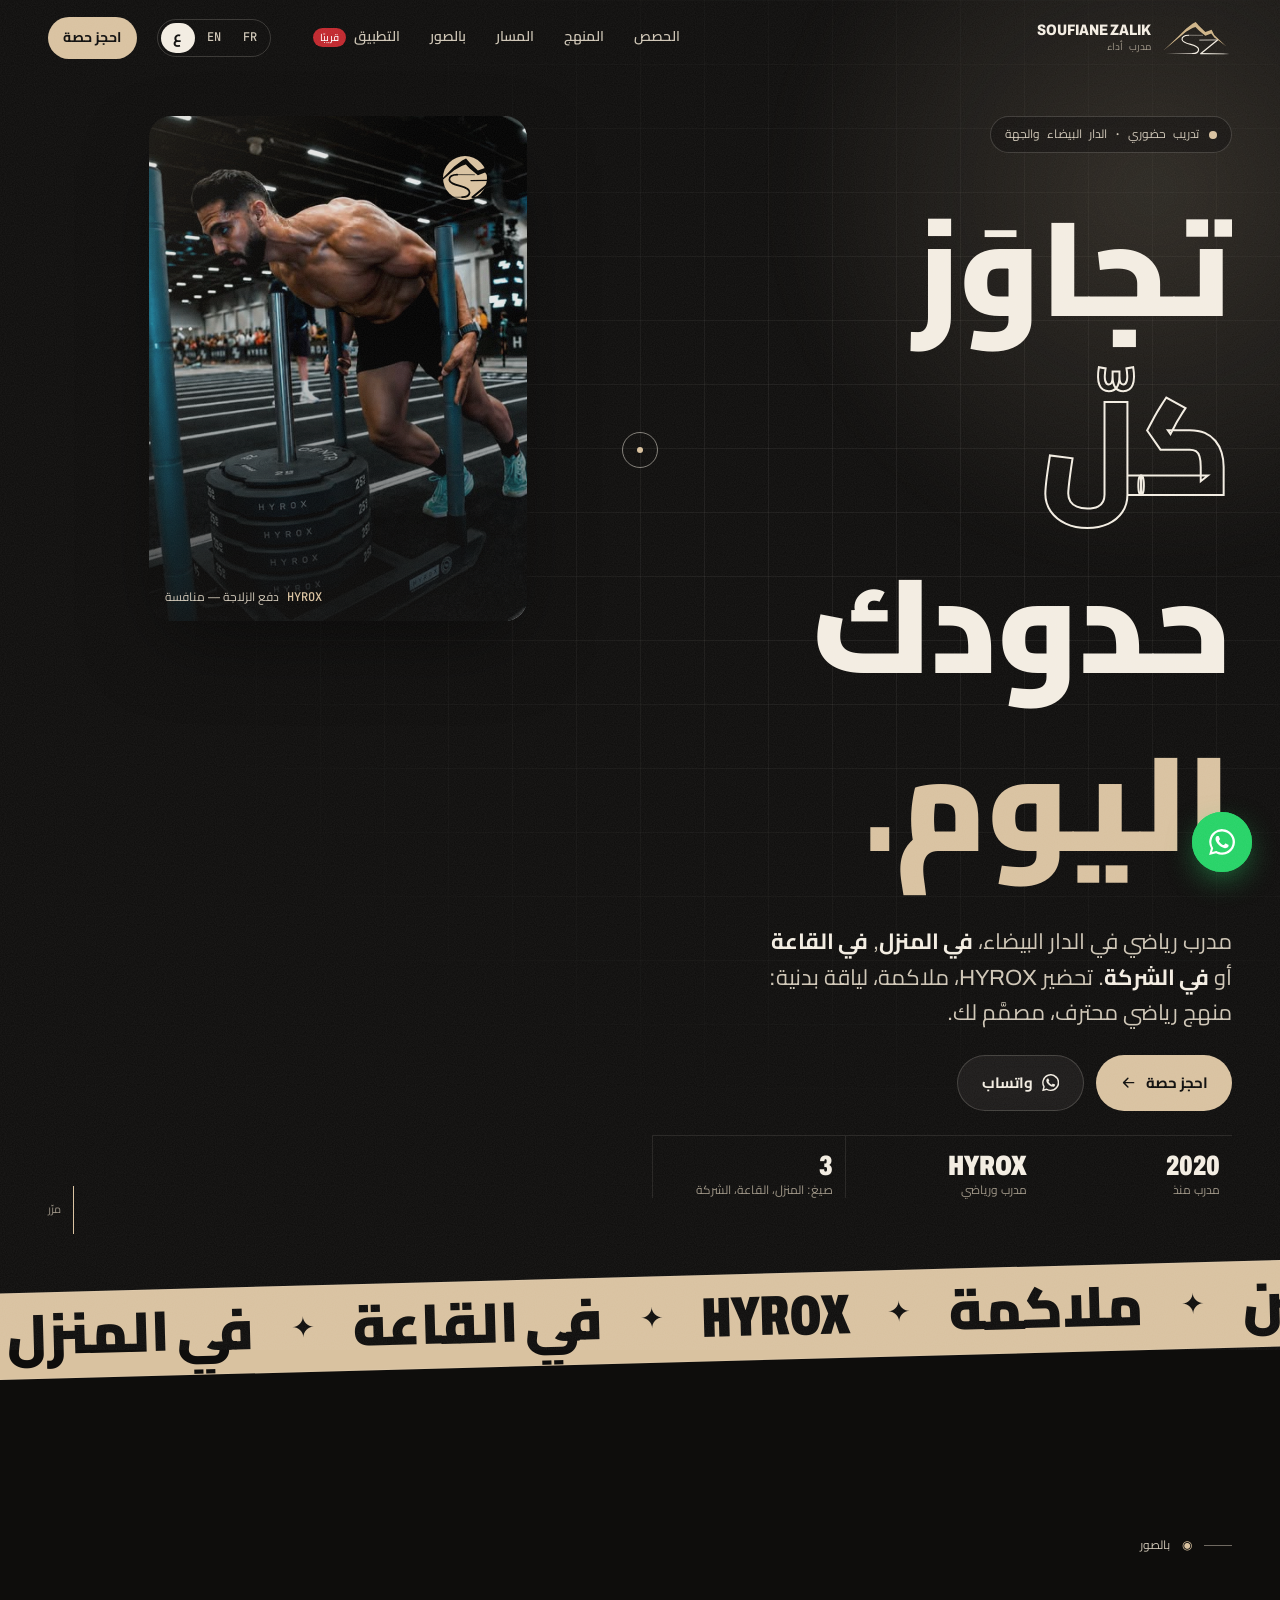
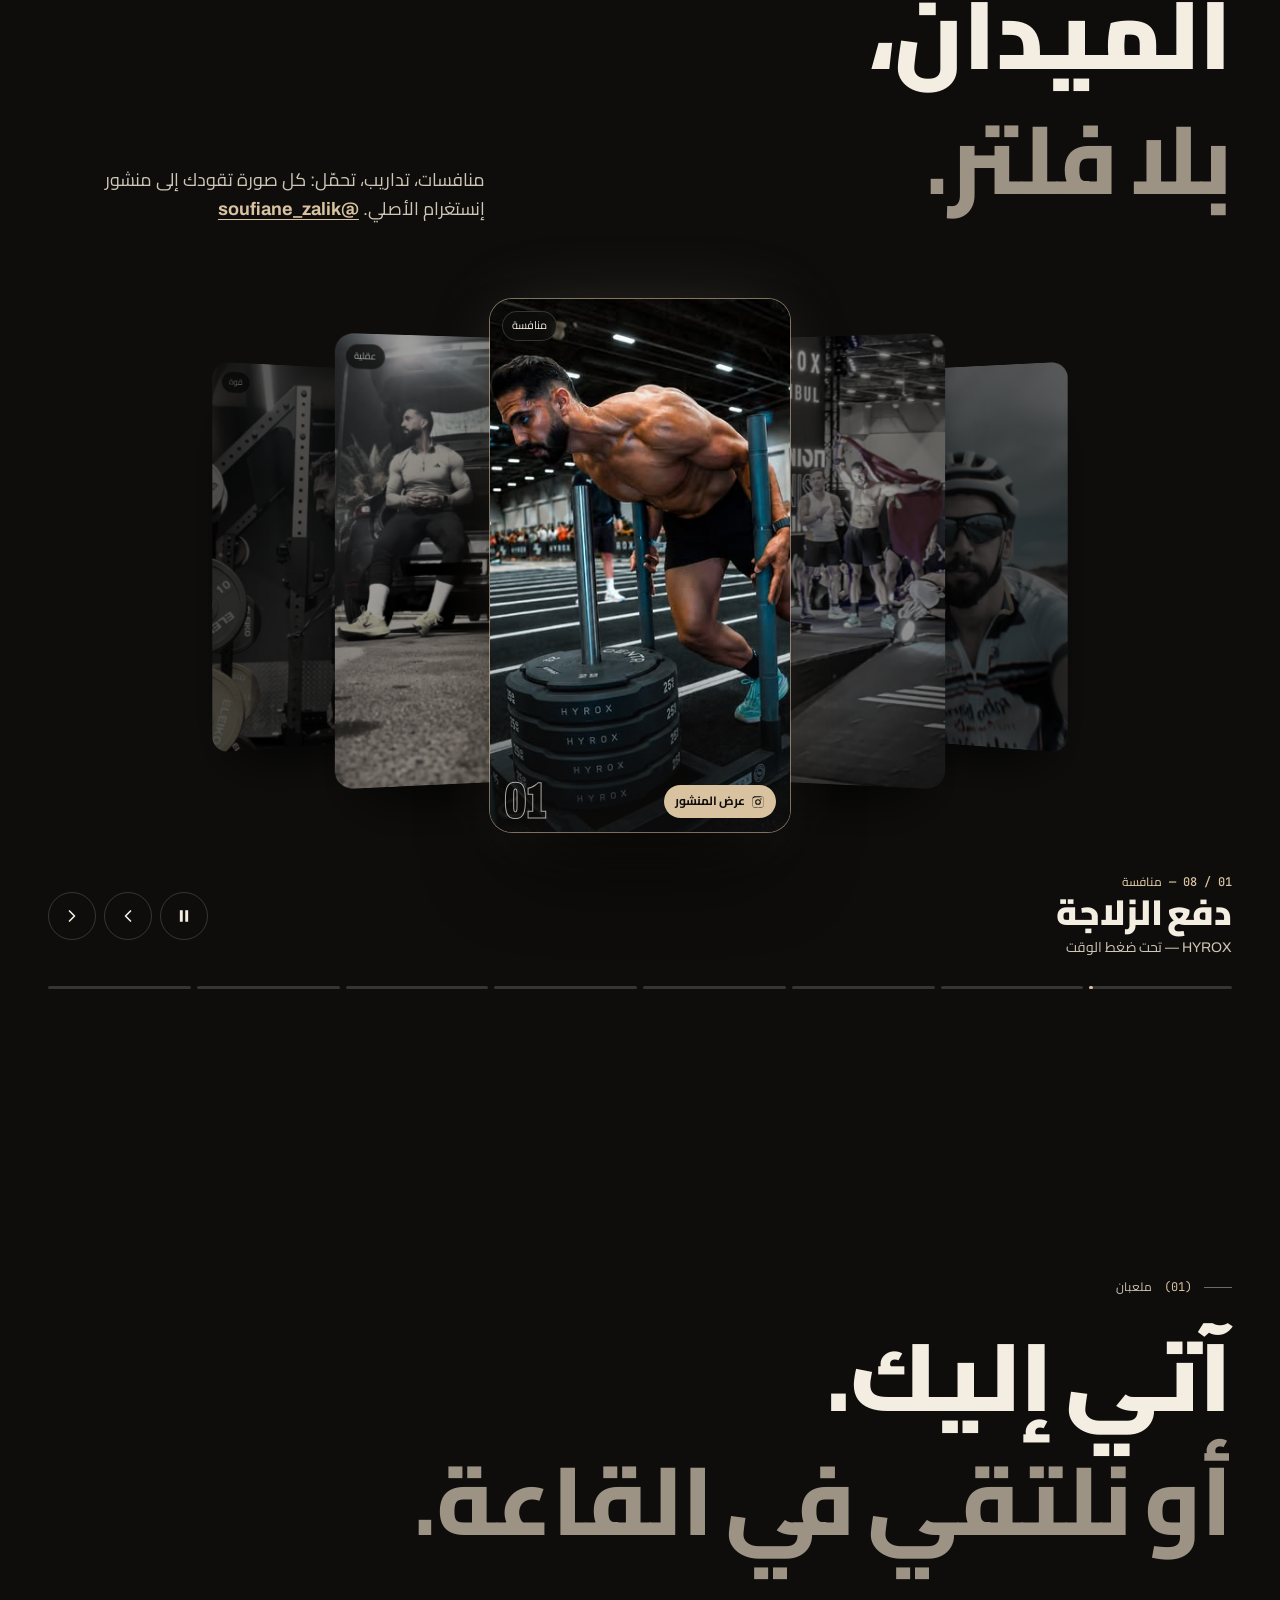
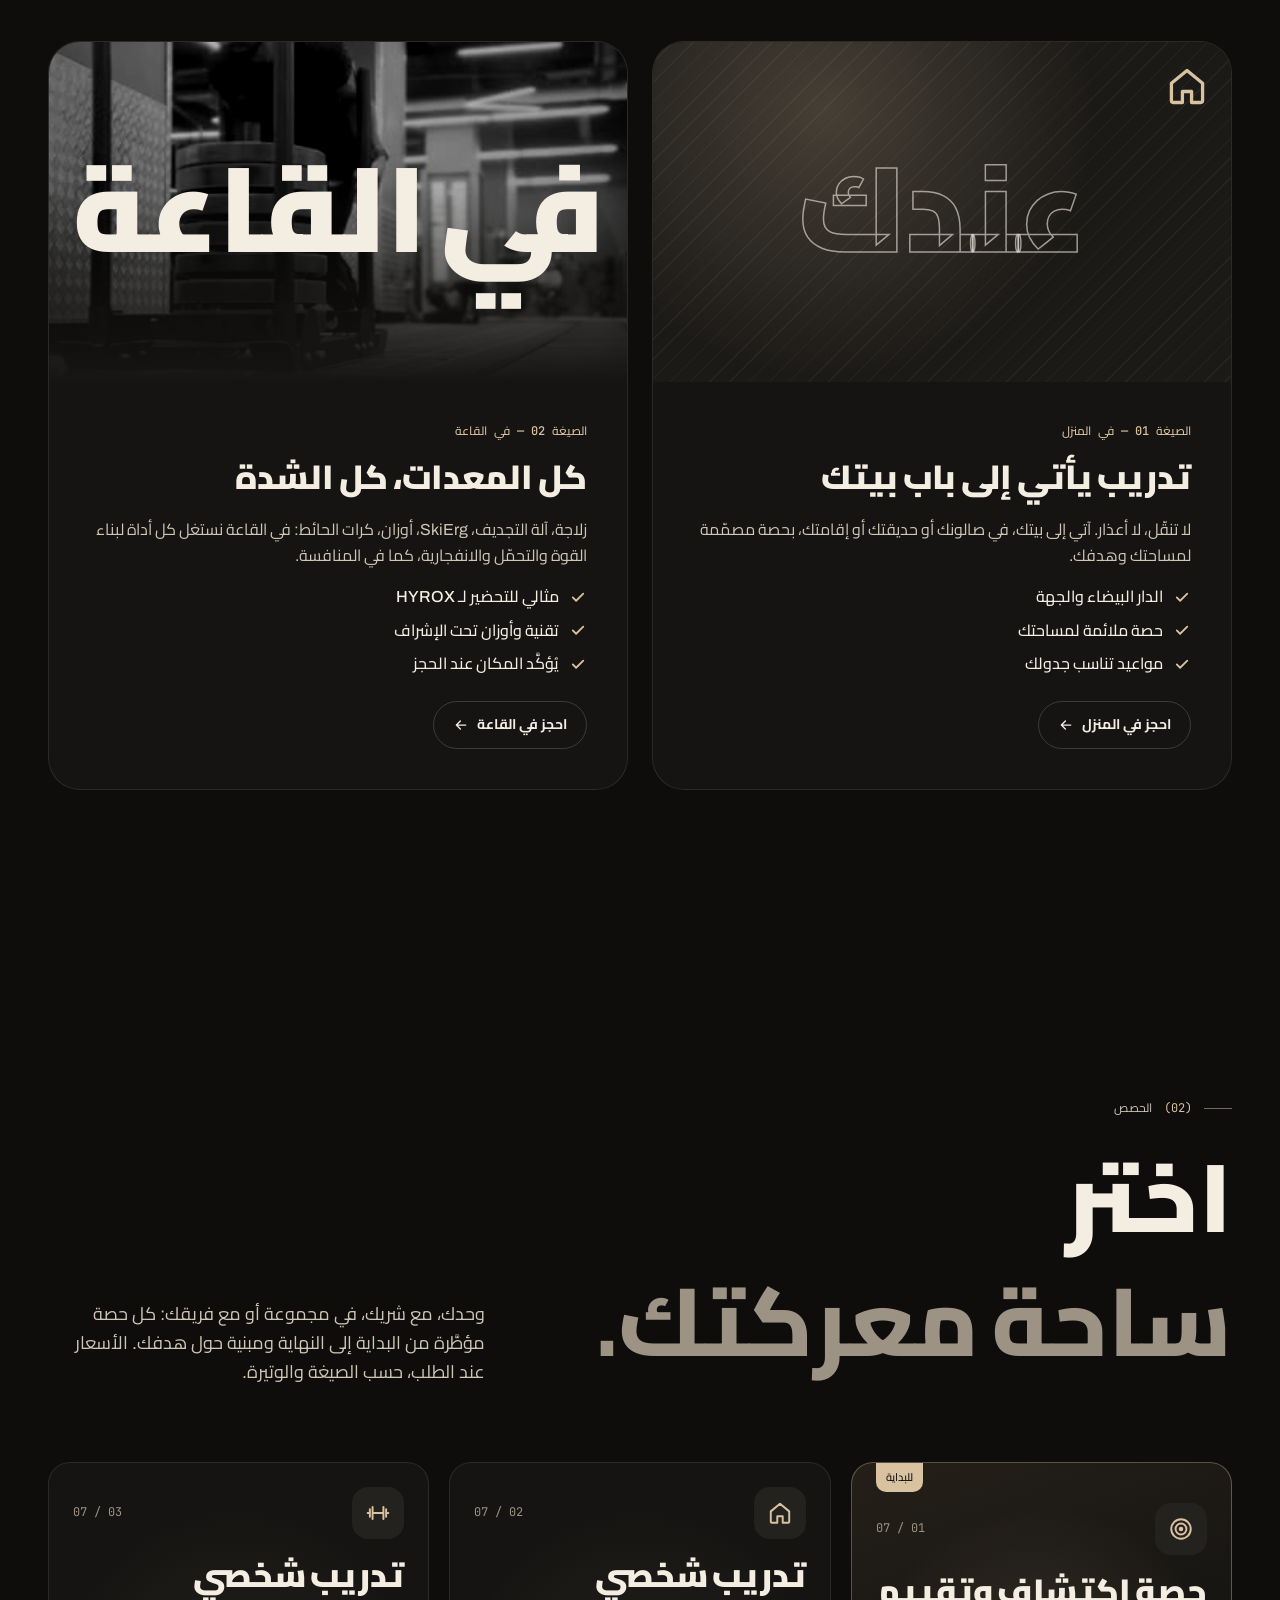
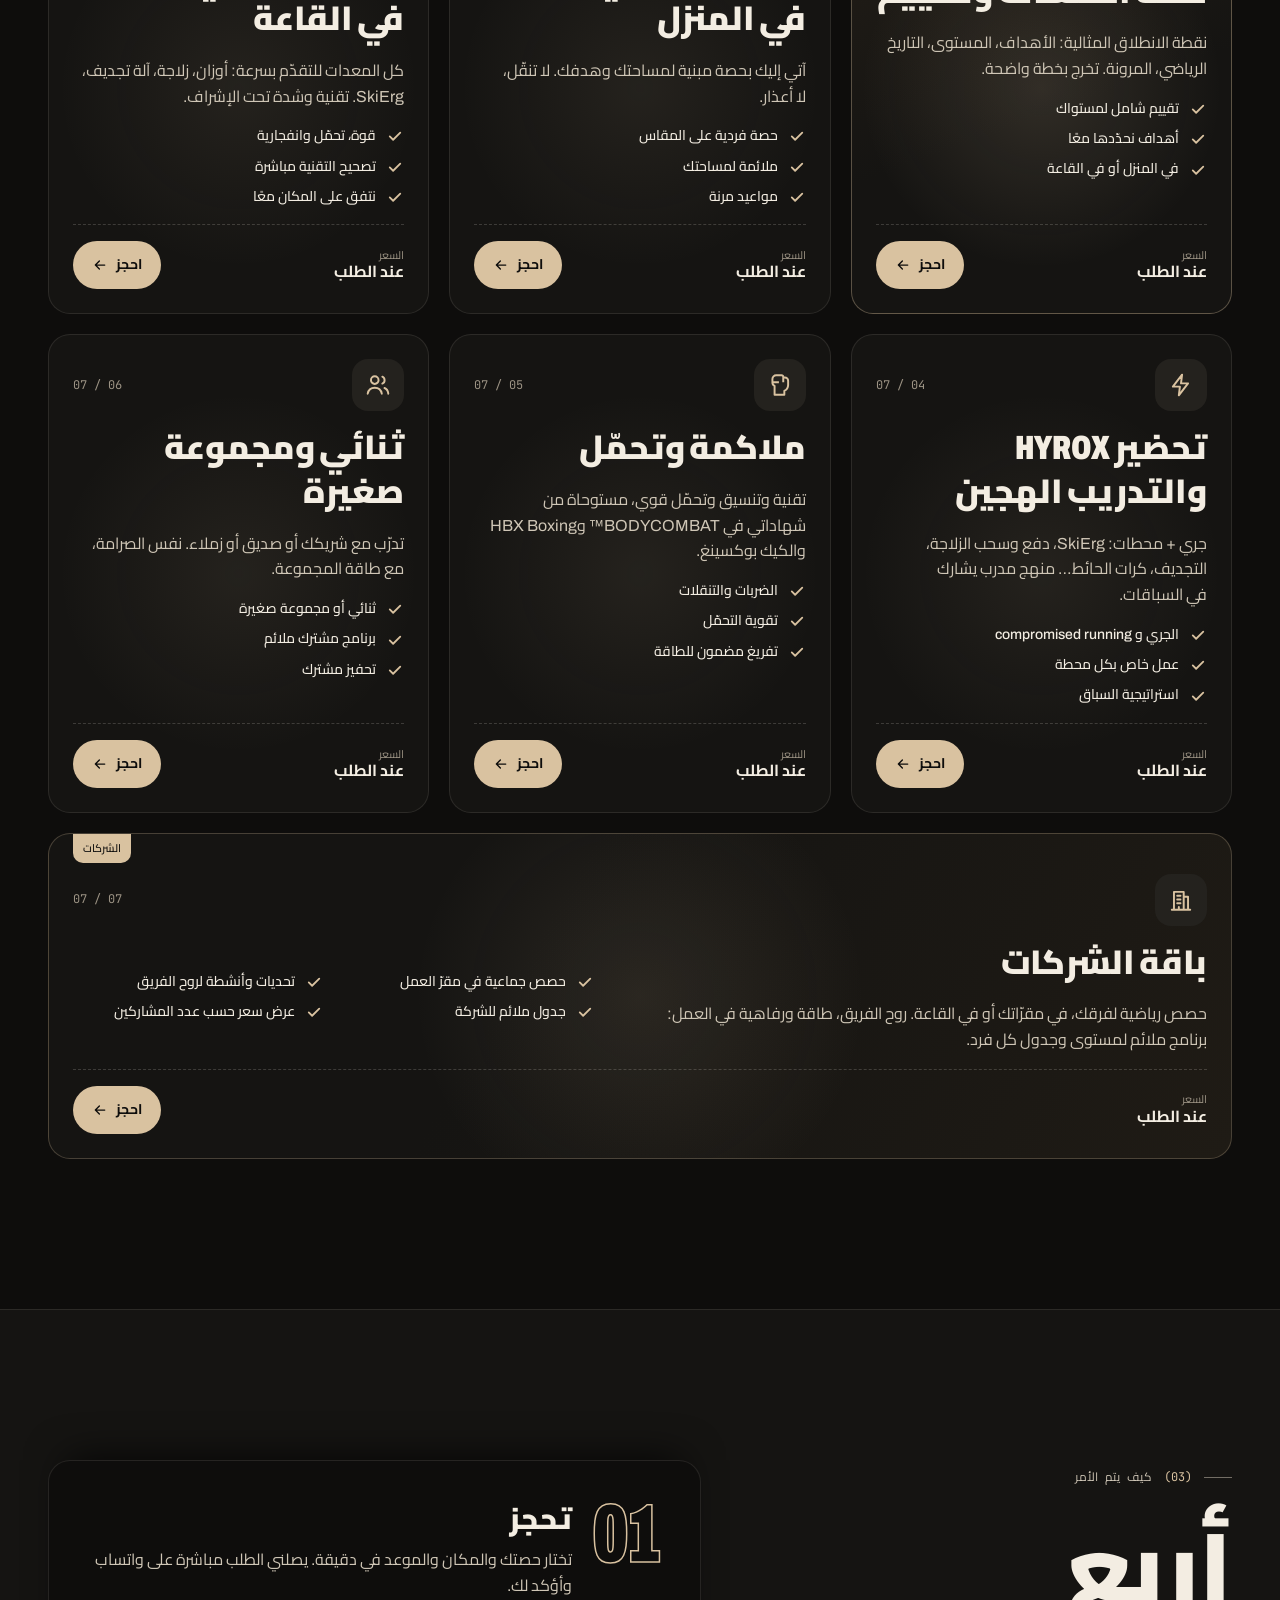
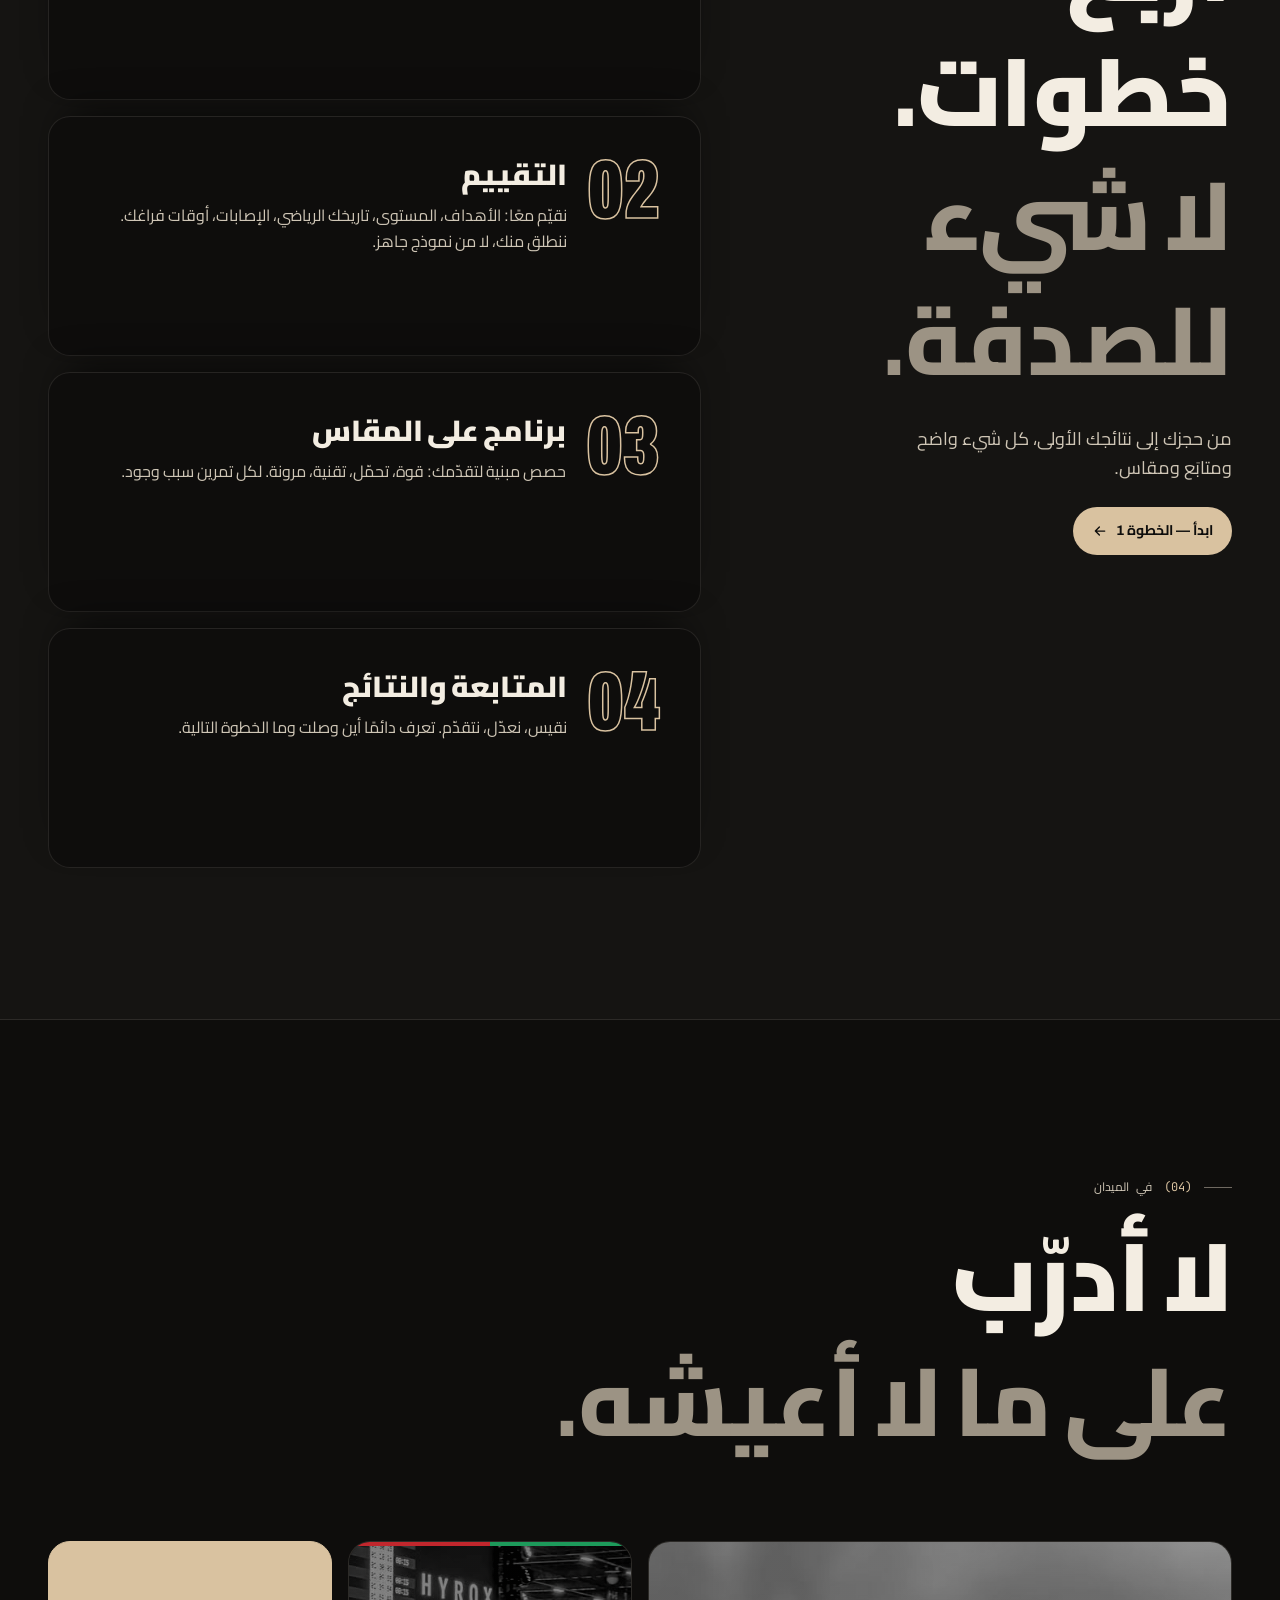
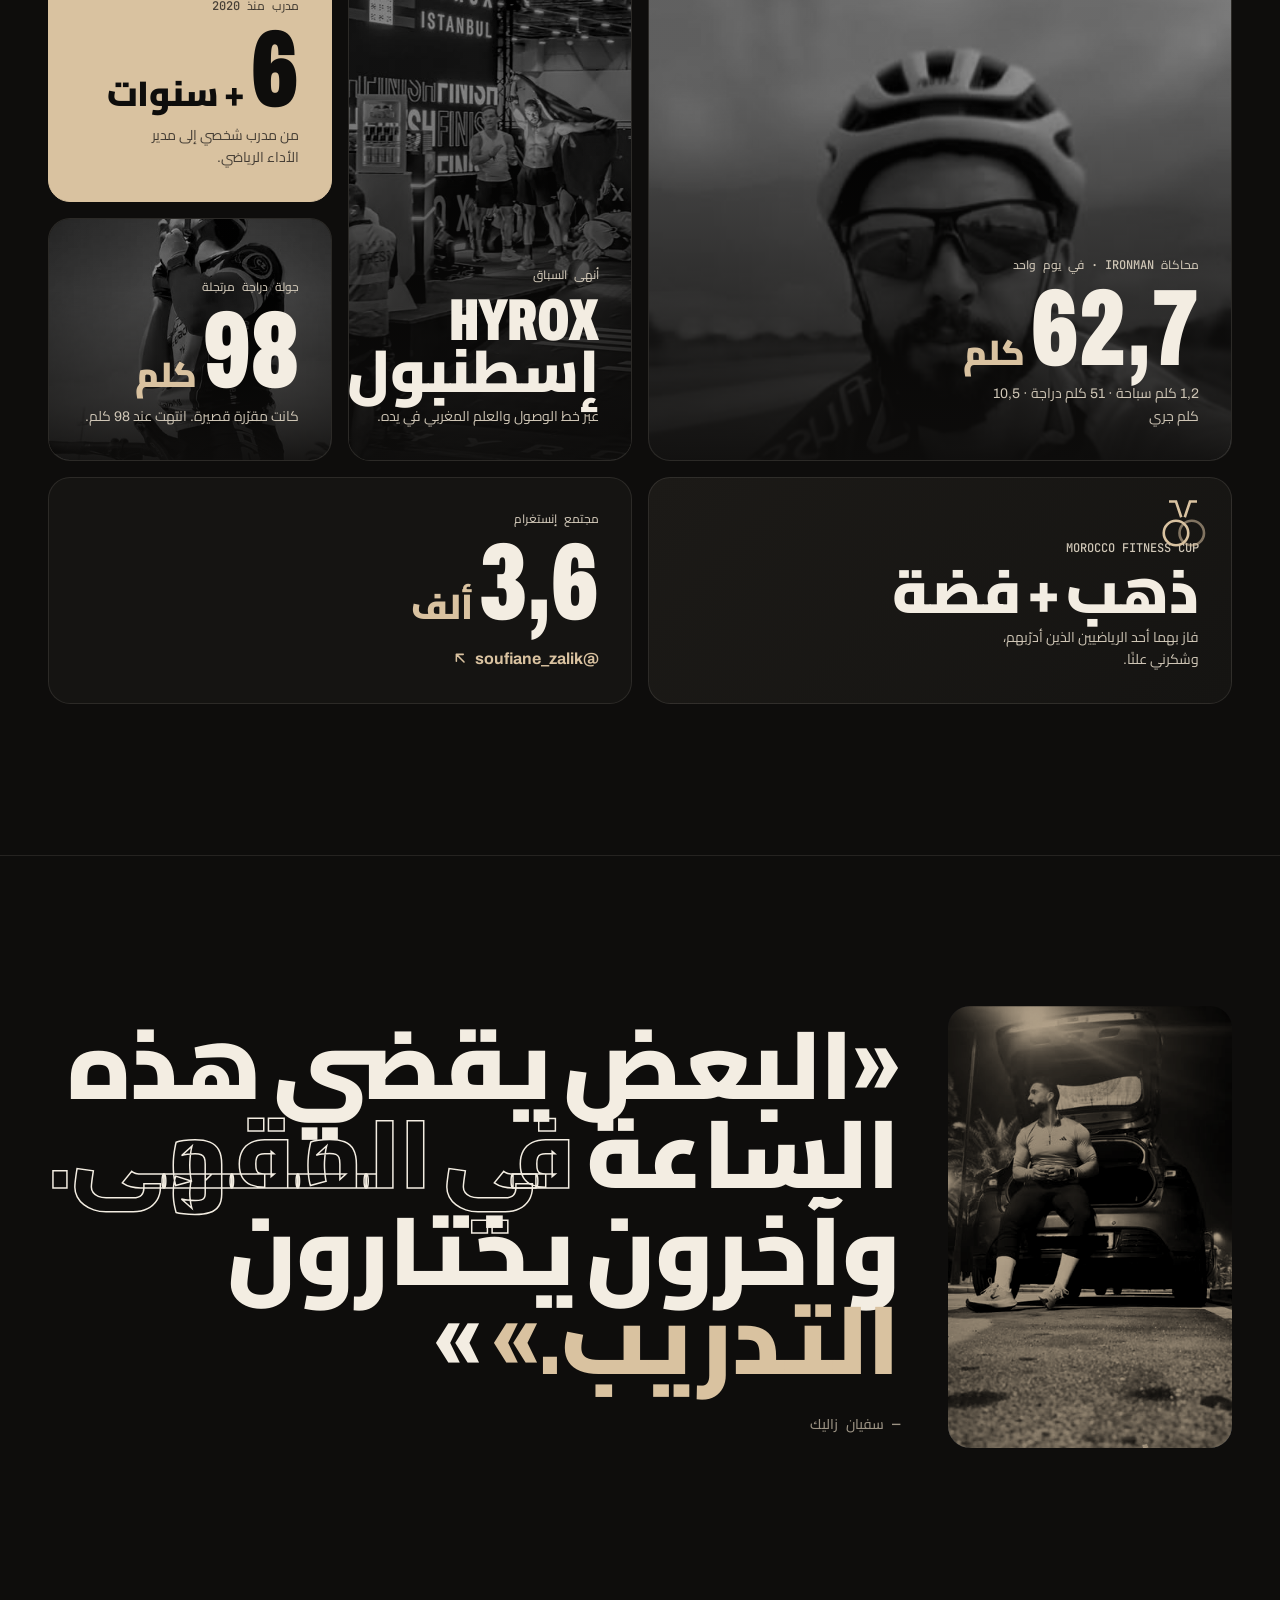
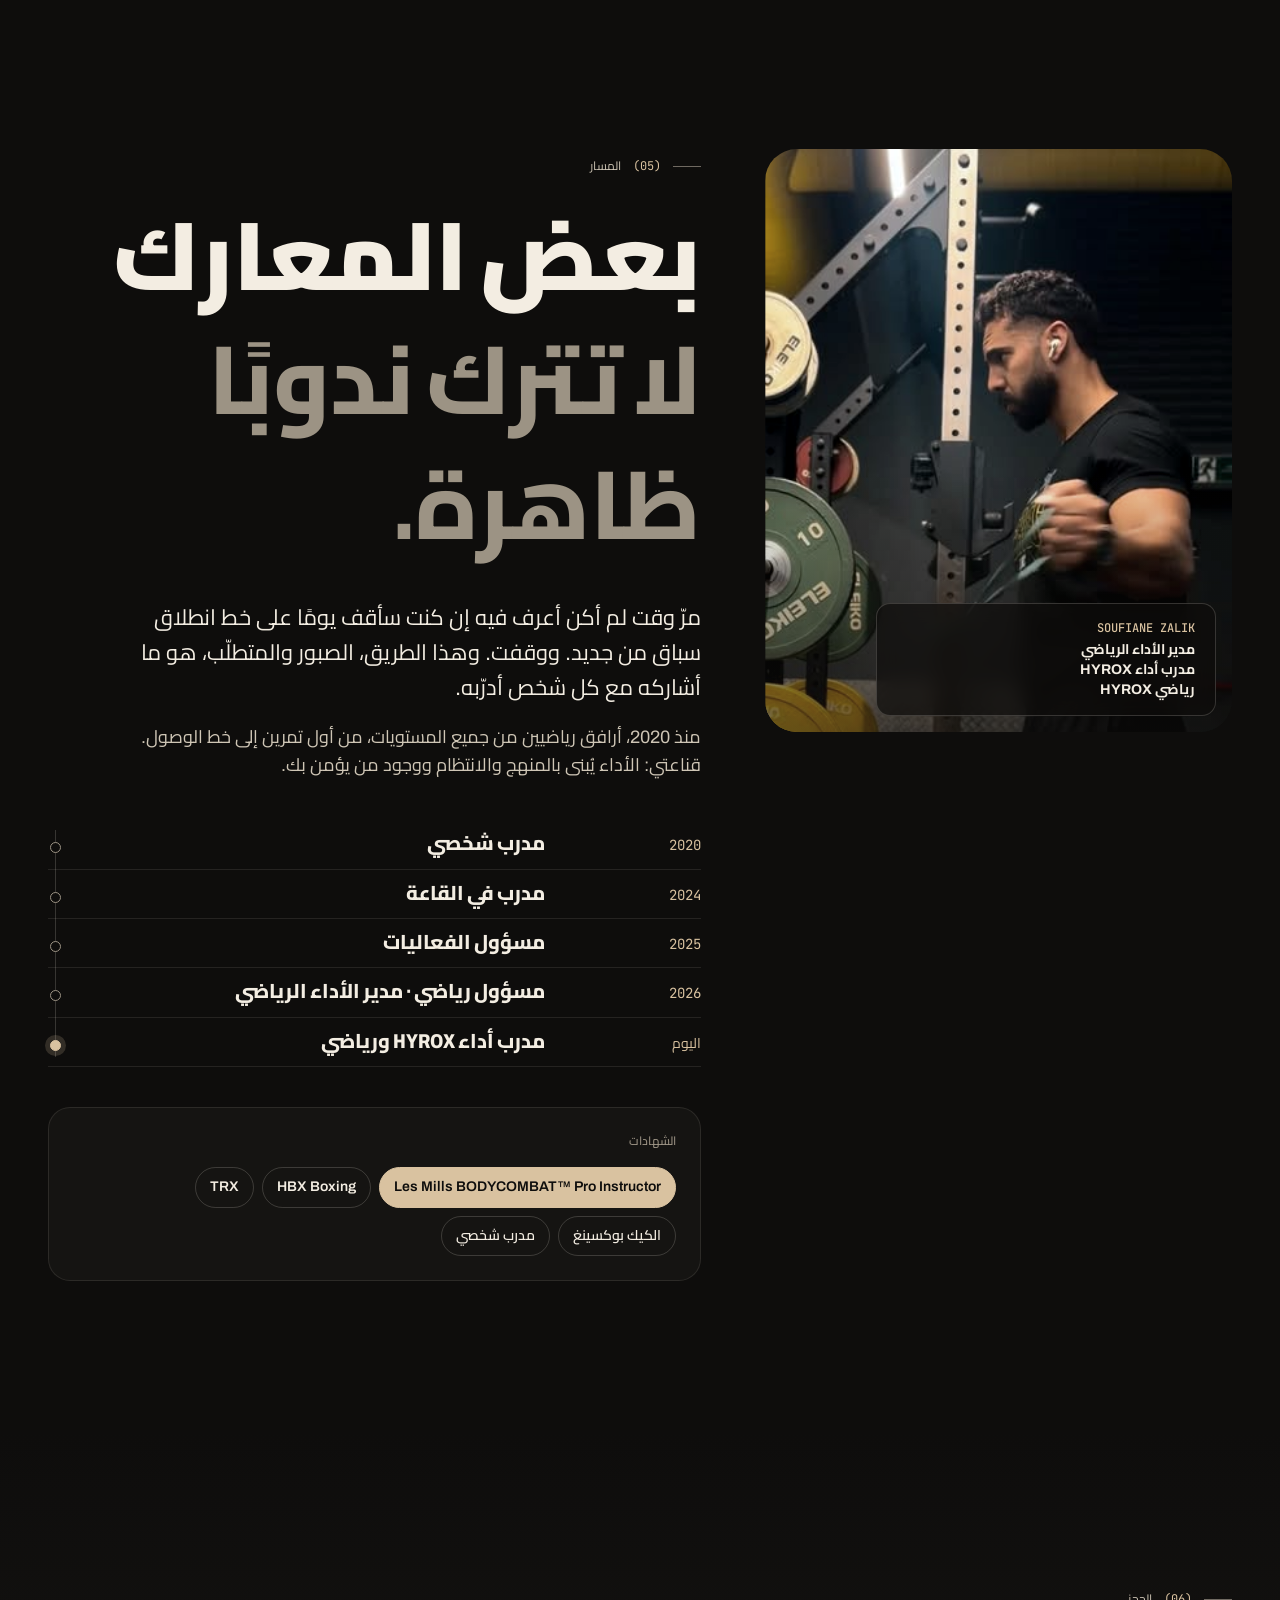
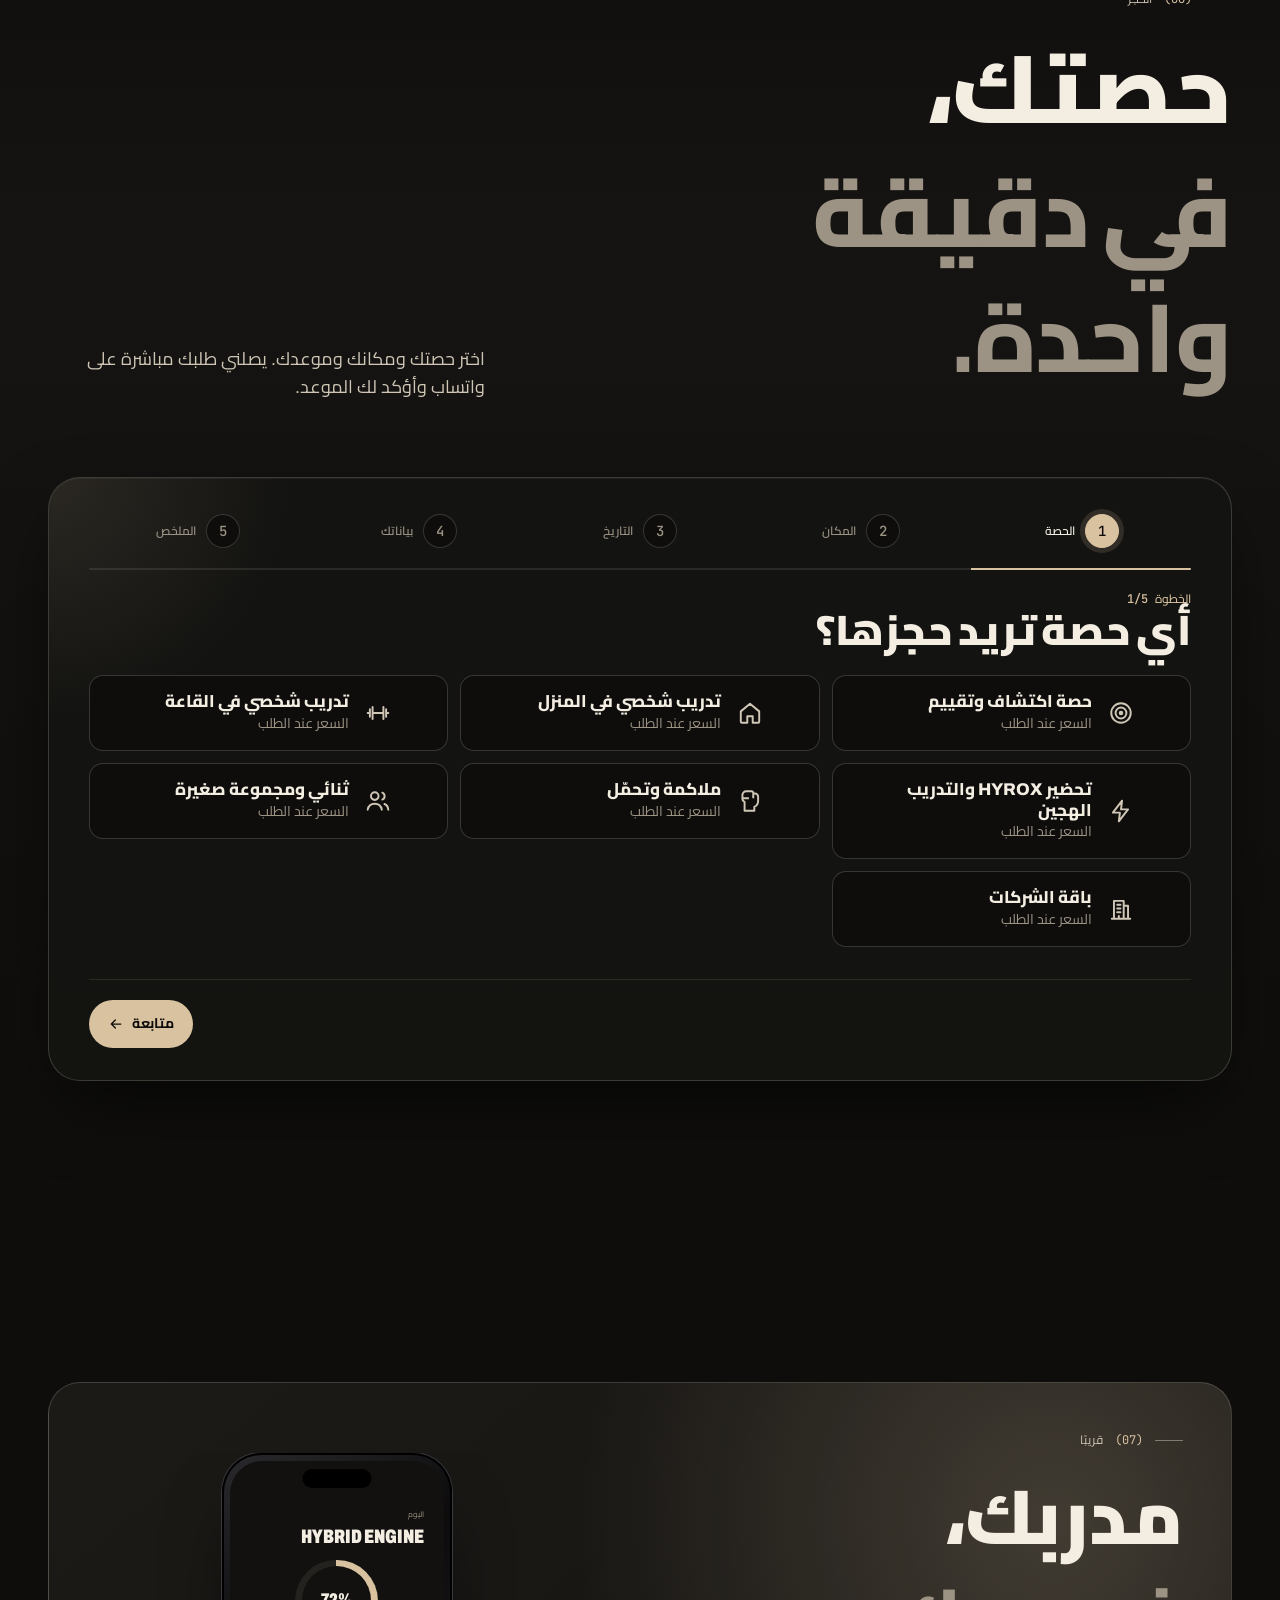
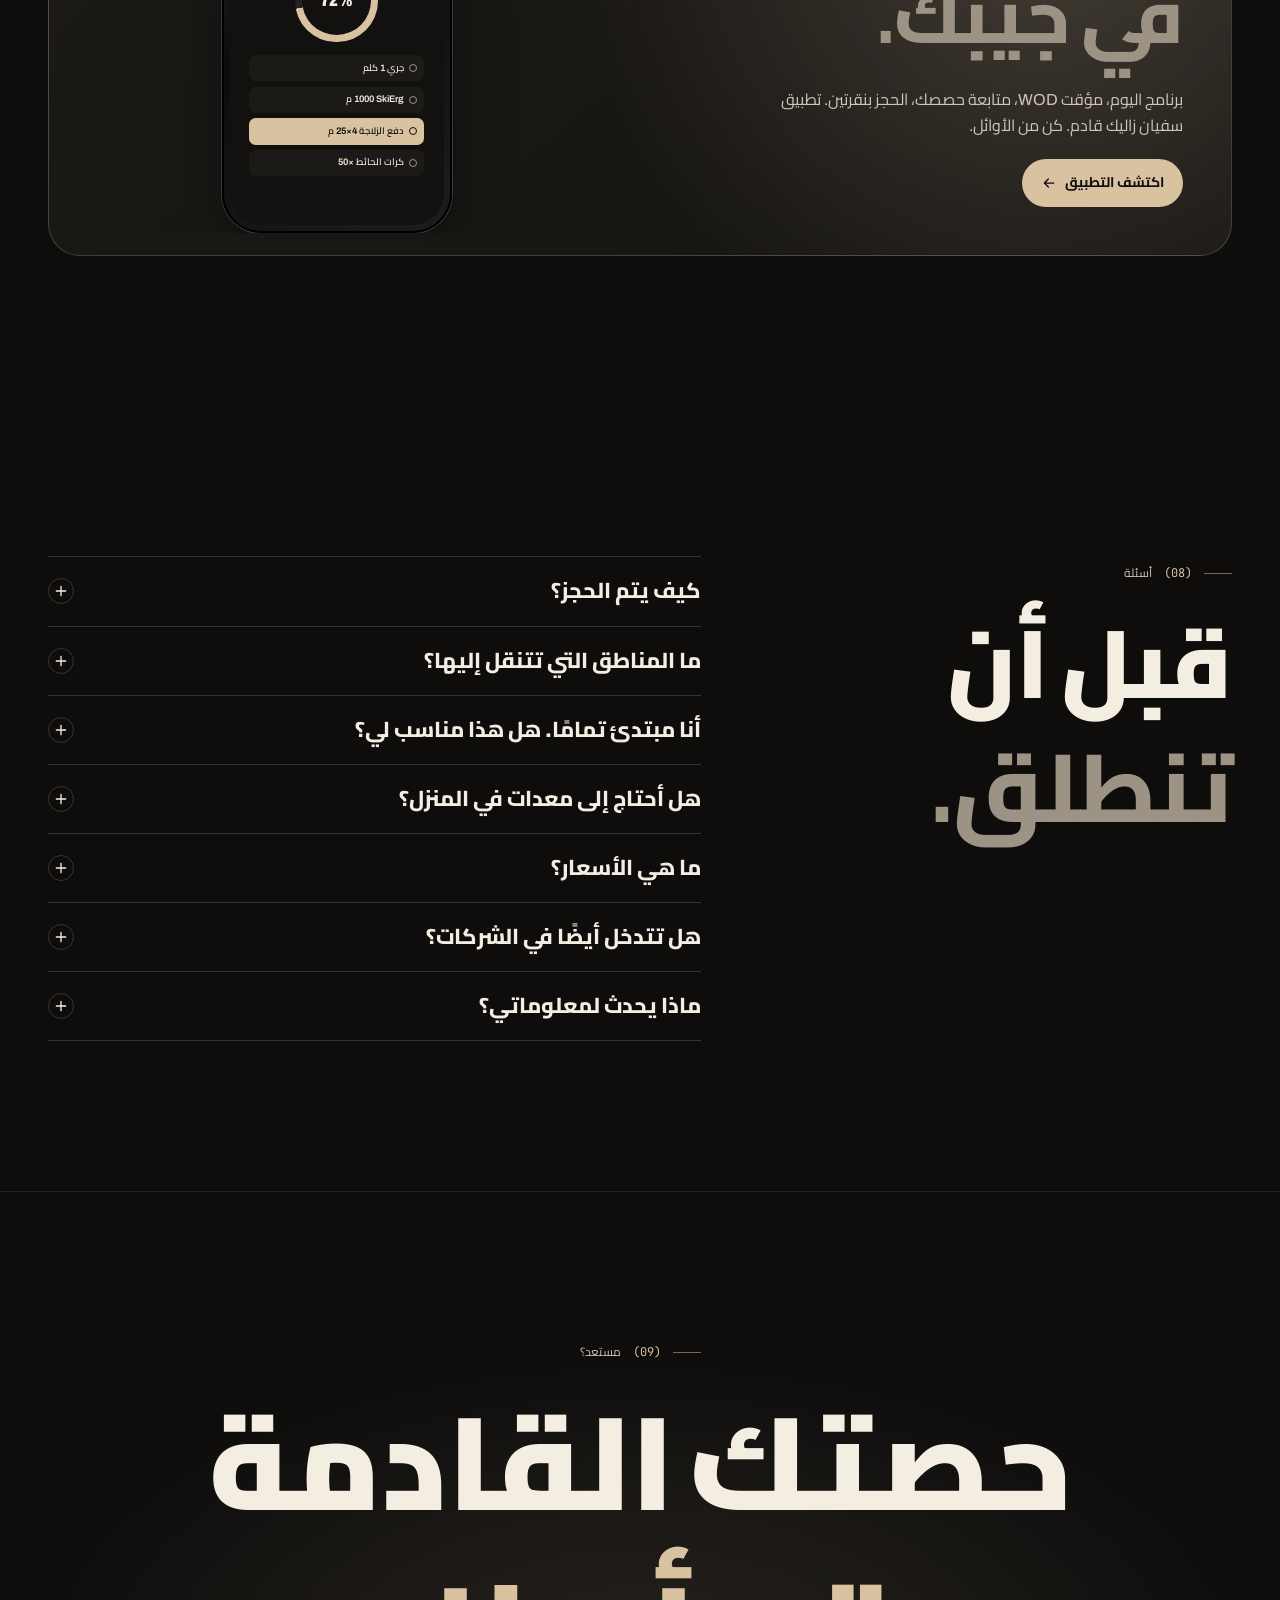
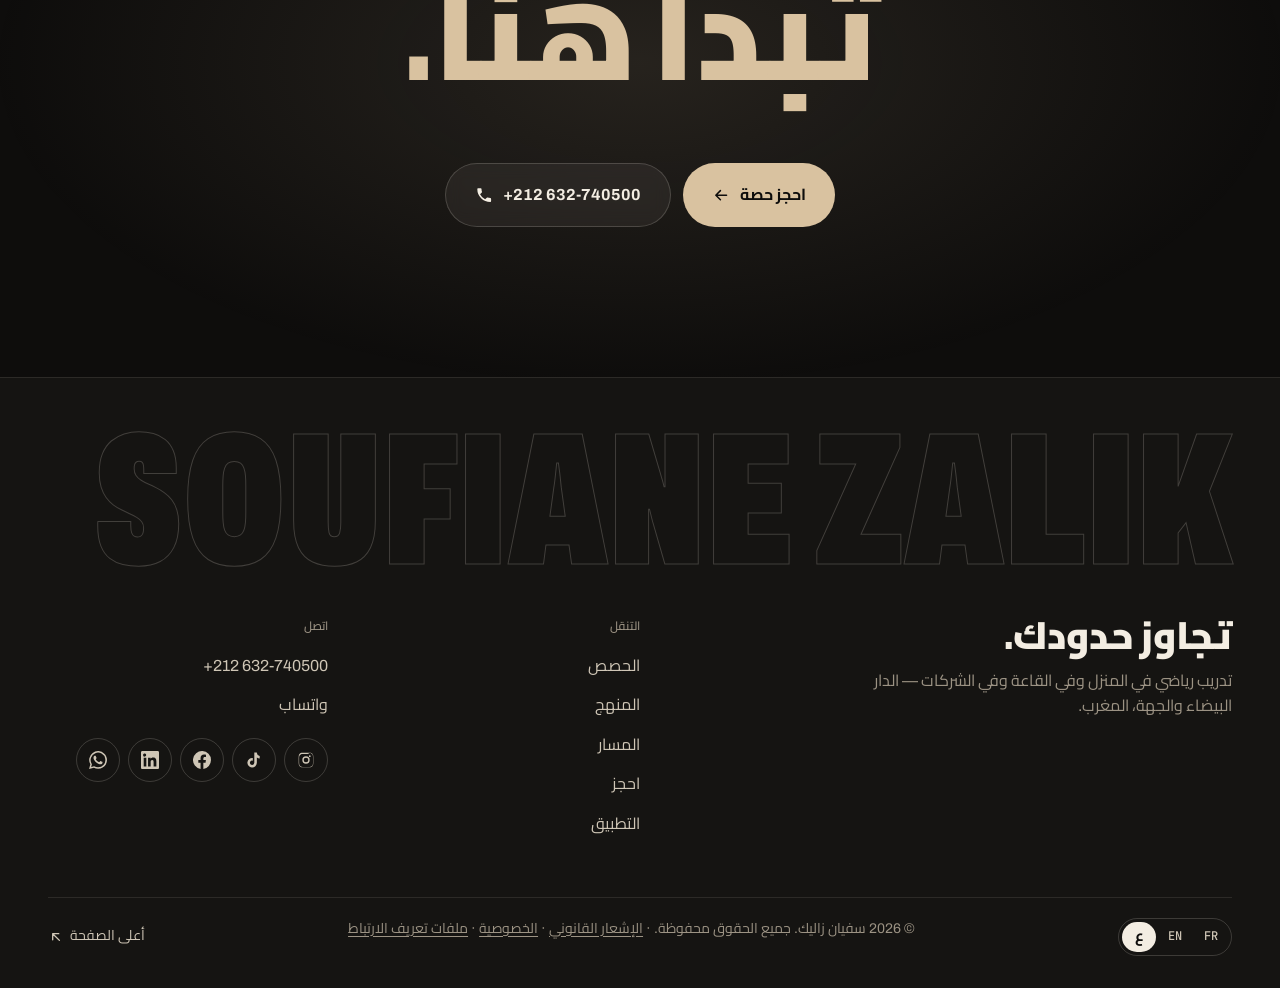
==== commit 157a7893: "Nouveau logo SZ signature (montagne or + S et Z calligraphiques) - Logo redessiné en vectoriel : ver" ====
--- a/ar/index.html
+++ b/ar/index.html
@@ -27,11 +27,11 @@
   <meta name="twitter:card" content="summary_large_image" />
   <meta name="theme-color" content="#0e0d0c" />
   <meta name="color-scheme" content="dark" />
-  <link rel="icon" type="image/svg+xml" href="../assets/logo/sz-favicon.svg" />
+  <link rel="icon" type="image/svg+xml" href="../assets/logo/sz-signature-favicon.svg" />
   <link rel="preload" href="../assets/fonts/archivo-normal-latin.woff2" as="font" type="font/woff2" crossorigin />
   <link rel="stylesheet" href="../assets/fonts/fonts.css" />
   <link rel="preload" as="image" href="../assets/photos/p02-aug06.jpg" fetchpriority="high" />
-  <link rel="stylesheet" href="../styles.css?v=202611261543" />
+  <link rel="stylesheet" href="../styles.css?v=202611261615" />
   <script>document.documentElement.classList.add("js");</script>
   <script type="application/ld+json">
   {
@@ -139,7 +139,7 @@
   <header class="nav" id="nav">
     <div class="nav__inner">
       <a class="brand" href="index.html" aria-label="سفيان زاليك — الرئيسية">
-        <span class="brand__mark" aria-hidden="true"><img src="../assets/logo/sz-kettlebell.svg" alt="" width="37" height="40" /></span>
+        <span class="brand__mark" aria-hidden="true"><img src="../assets/logo/sz-signature.svg" alt="" width="71" height="38" /></span>
         <span class="brand__name">Soufiane Zalik<small>مدرب أداء</small></span>
       </a>
       <nav class="nav__menu" id="navMenu" aria-label="التنقل الرئيسي">
@@ -190,7 +190,7 @@
           <figcaption class="hero__cap"><span class="mono">HYROX</span> دفع الزلاجة — منافسة</figcaption>
           <span class="hero__badge" aria-hidden="true">
             <svg viewBox="0 0 120 120" class="hero__badge-ring"><defs><path id="circ" d="M60,60 m-46,0 a46,46 0 1,1 92,0 a46,46 0 1,1 -92,0"/></defs><text><textPath href="#circ">HYROX PERFORMANCE COACH • SINCE 2020 • </textPath></text></svg>
-            <span class="hero__badge-core"><img src="../assets/logo/sz-kettlebell-clair.svg" alt="" width="24" height="26" /></span>
+            <span class="hero__badge-core"><img src="../assets/logo/sz-signature-mono.svg" alt="" width="36" height="19" /></span>
           </span>
         </figure>
 
@@ -754,6 +754,6 @@
     <svg aria-hidden="true"><use href="#i-whatsapp"/></svg>
   </a>
 
-  <script src="../script.js?v=202611261543" defer></script>
+  <script src="../script.js?v=202611261615" defer></script>
 </body>
 </html>
--- a/styles.css
+++ b/styles.css
@@ -244,12 +244,12 @@
 }
 .brand { display: inline-flex; align-items: center; gap: 10px; margin-right: auto; position: relative; z-index: 2; }
 .brand__mark {
-  width: 40px; height: 40px; display: grid; place-items: center;
+  width: auto; height: 40px; display: grid; place-items: center;
   transition: transform .5s cubic-bezier(.2, .8, .2, 1);
 }
-.brand__mark img { width: 37px; height: 40px; display: block; }
-.brand:hover .brand__mark { transform: rotate(-12deg) translateY(-2px); }
-.hero__badge-core img { width: 24px; height: 26px; display: block; }
+.brand__mark img { width: auto; height: 38px; display: block; }
+.brand:hover .brand__mark { transform: translateY(-2px); }
+.hero__badge-core img { width: 36px; height: auto; display: block; }
 .brand__name { display: flex; flex-direction: column; font-weight: 800; font-stretch: 85%; text-transform: uppercase; font-size: 0.95rem; line-height: 1.05; letter-spacing: 0.01em; }
 .brand__name small { font-family: var(--f-mono); font-weight: 400; font-stretch: 100%; font-size: 0.625rem; letter-spacing: 0.12em; color: var(--ink-3); margin-top: 3px; }
 
